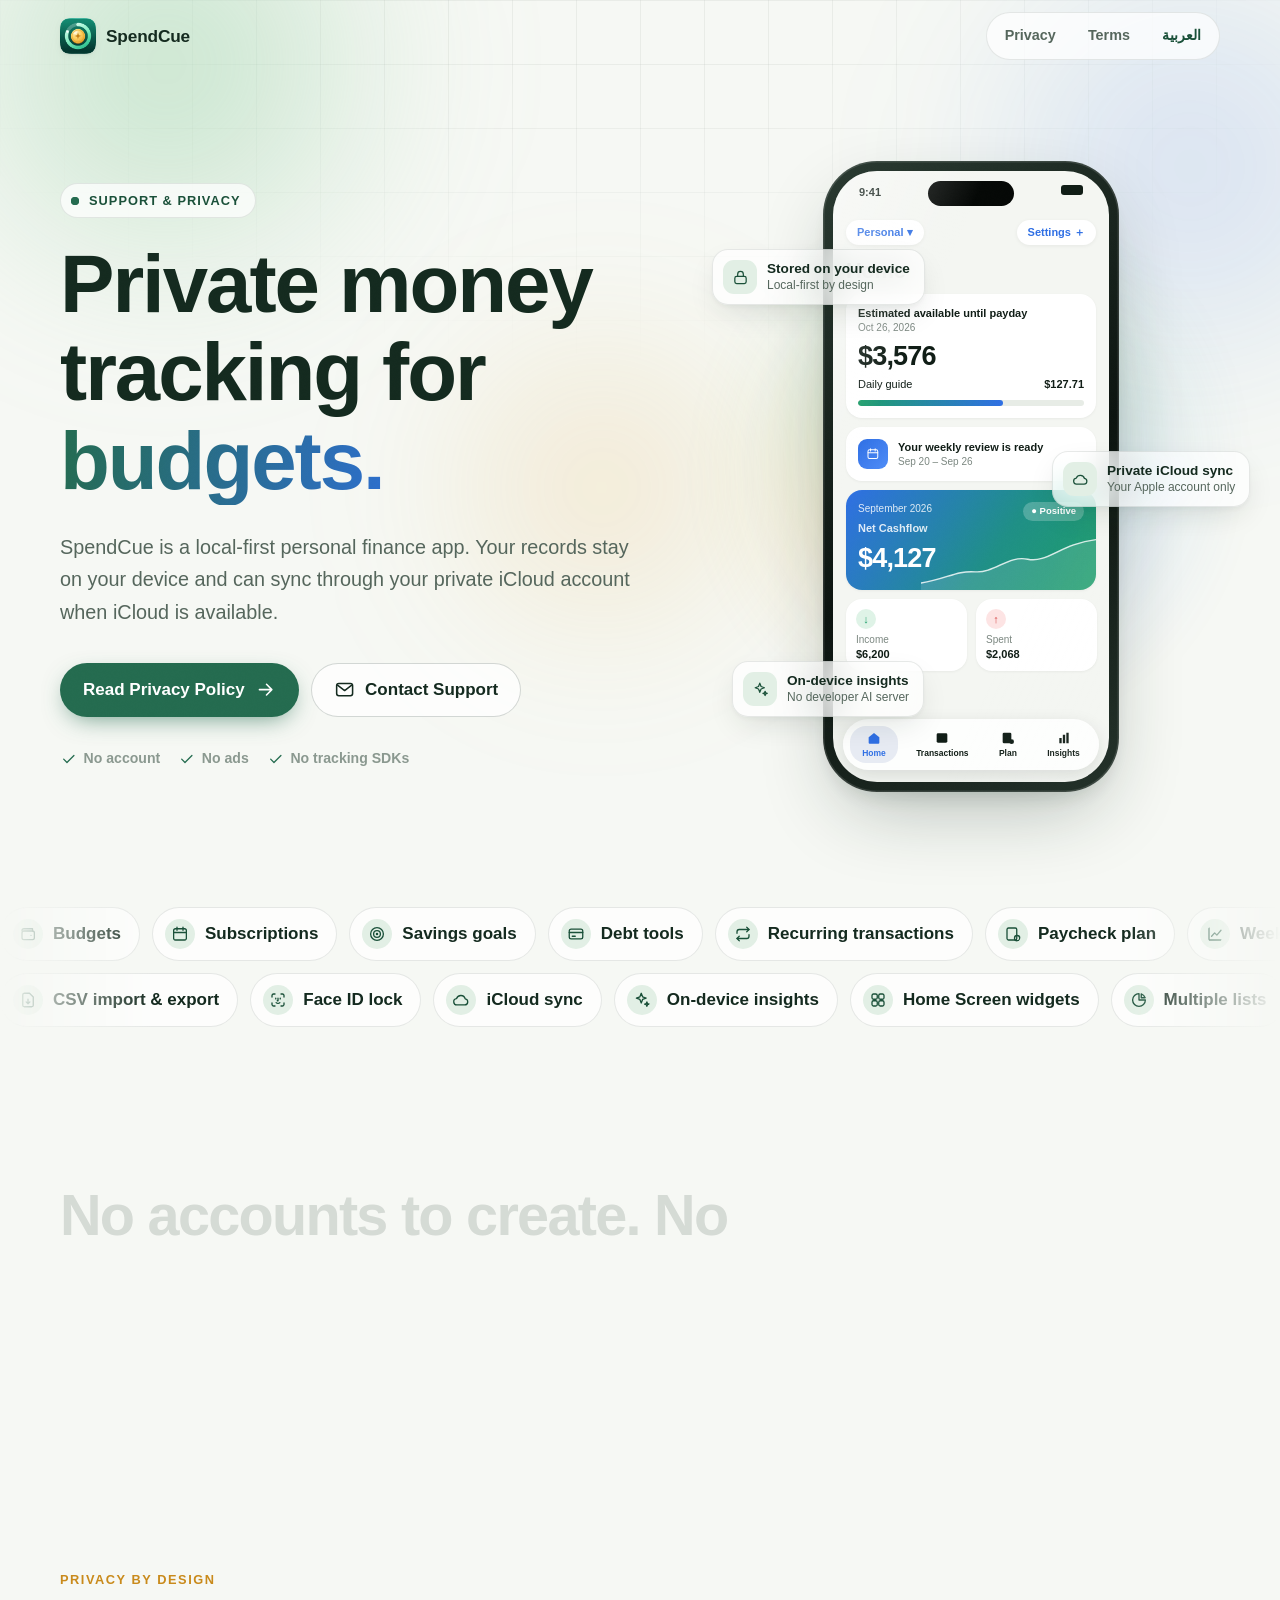
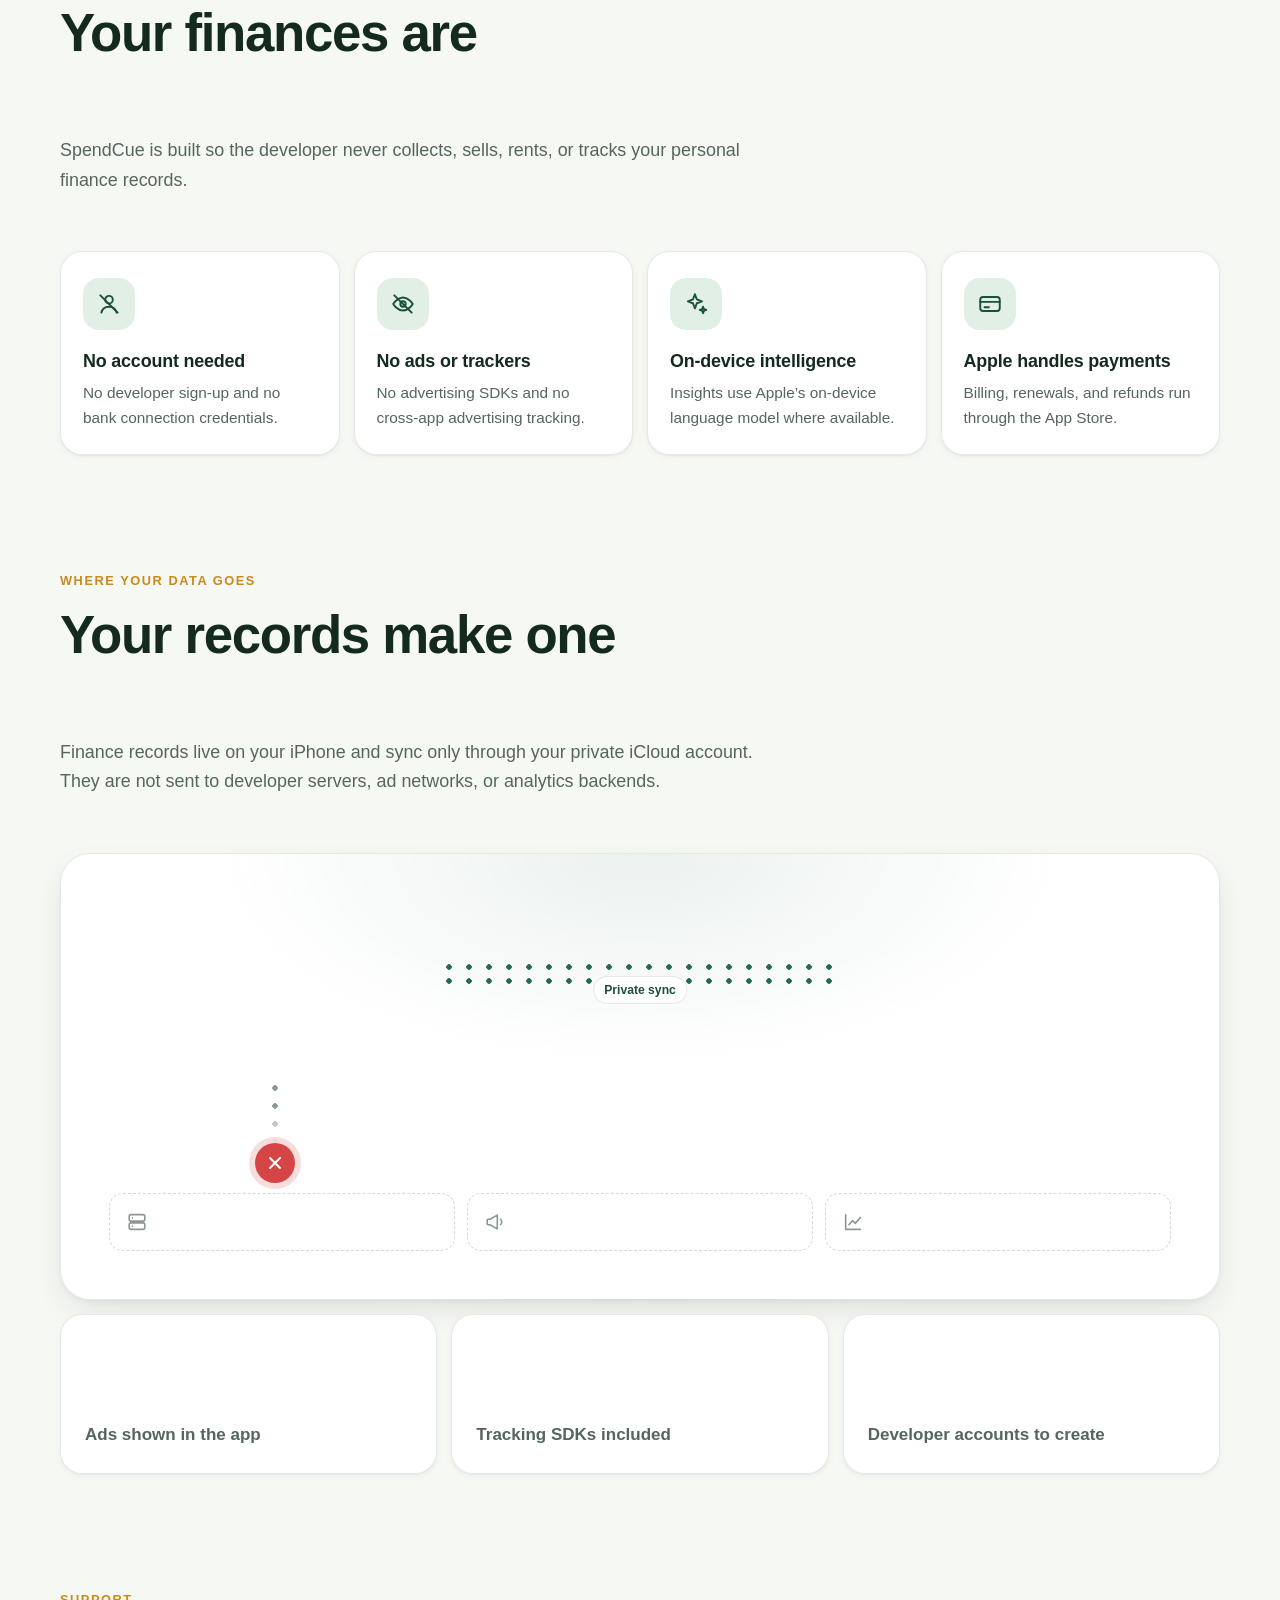
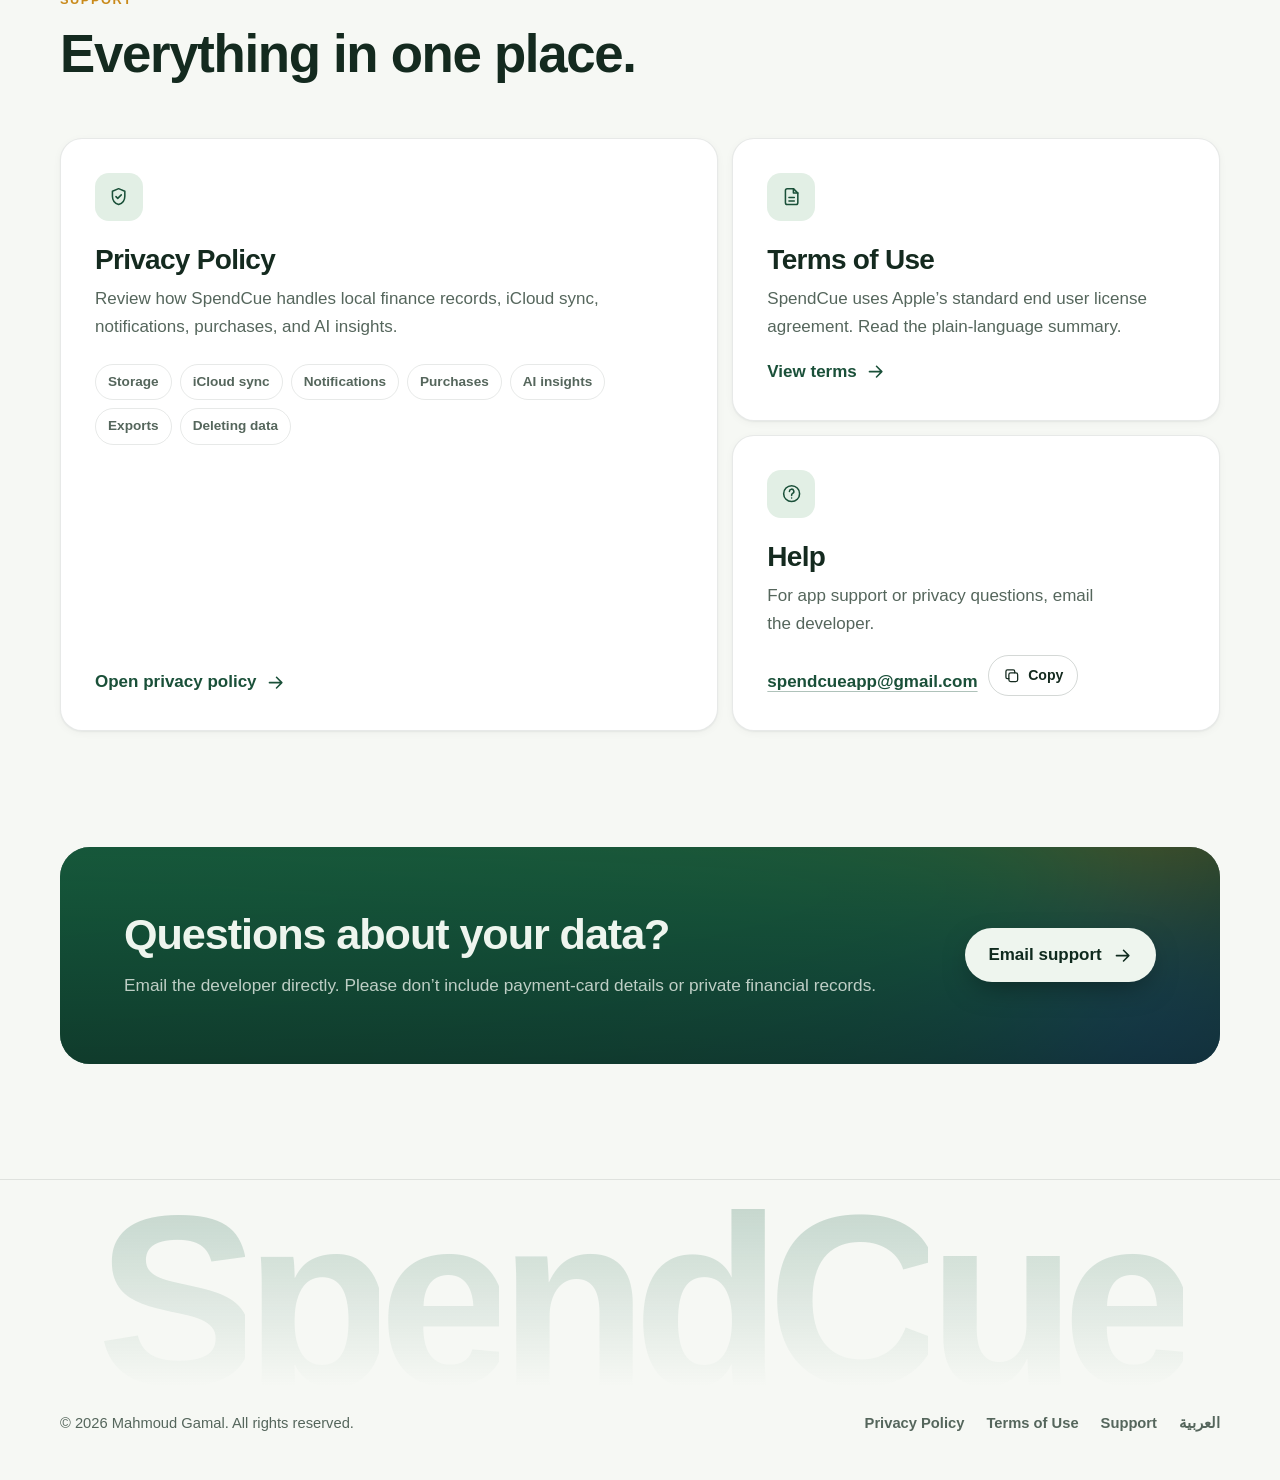
==== docs/index.html @ 5187b75a "Redesign support site and add Terms of Use pages - Rebuild home, privacy, and Arabic pages on a shar" ====
<!doctype html>
<html lang="en">
  <head>
    <meta charset="utf-8">
    <meta name="viewport" content="width=device-width, initial-scale=1, viewport-fit=cover">
    <title>SpendCue Support</title>
    <meta name="description" content="Support and privacy information for SpendCue, a private personal finance tracker for iPhone.">
    <meta name="theme-color" content="#f6f8f4" media="(prefers-color-scheme: light)">
    <meta name="theme-color" content="#0b1510" media="(prefers-color-scheme: dark)">
    <link rel="canonical" href="https://mahmoudfotta.github.io/SpendCuePrivacy/">
    <link rel="alternate" hreflang="en" href="https://mahmoudfotta.github.io/SpendCuePrivacy/">
    <link rel="alternate" hreflang="ar" href="https://mahmoudfotta.github.io/SpendCuePrivacy/ar/">
    <link rel="alternate" hreflang="x-default" href="https://mahmoudfotta.github.io/SpendCuePrivacy/">
    <link rel="icon" type="image/png" href="./assets/icon.png">
    <link rel="apple-touch-icon" href="./assets/apple-touch-icon.png">
    <link rel="stylesheet" href="./assets/styles.css">
    <script>document.documentElement.classList.add("js")</script>
    <script src="./assets/site.js" defer></script>
  </head>
  <body>
    <a class="skip-link" href="#main">Skip to content</a>
    <div class="backdrop" aria-hidden="true"><span class="blob b1"></span><span class="blob b2"></span><span class="blob b3"></span></div>

    <header class="site-header">
      <div class="wrap">
        <a class="brand" href="./" aria-label="SpendCue home">
          <img src="./assets/icon.png" alt="" width="36" height="36">
          <span>SpendCue</span>
        </a>
        <nav class="nav" aria-label="Primary navigation">
          <a href="./privacy/">Privacy</a>
          <a href="./terms/">Terms</a>
          <a class="lang" href="./ar/" lang="ar" hreflang="ar">العربية</a>
        </nav>
      </div>
    </header>

    <main id="main">
      <section class="wrap hero">
        <div class="hero-copy">
          <p class="eyebrow rise" style="--d: 0ms"><span class="pulse" aria-hidden="true"></span>Support &amp; Privacy</p>
          <h1 data-split><span class="sr-only">Private money tracking for budgets, bills, goals, and debt.</span><span aria-hidden="true">Private money tracking for <span class="rotator"><span class="hl on">budgets.</span><span class="hl">bills.</span><span class="hl">goals.</span><span class="hl">debt.</span><span class="hl">subscriptions.</span></span></span></h1>
          <p class="lede rise" style="--d: 450ms">
            SpendCue is a local-first personal finance app. Your records stay on your device and can sync through your private iCloud account when iCloud is available.
          </p>
          <div class="actions rise" style="--d: 600ms">
            <a class="btn magnetic" href="./privacy/">Read Privacy Policy <svg class="icon arrow" aria-hidden="true"><use href="./assets/icons.svg#arrow"/></svg></a>
            <a class="btn ghost magnetic" href="mailto:spendcueapp@gmail.com"><svg class="icon" aria-hidden="true"><use href="./assets/icons.svg#mail"/></svg> Contact Support</a>
          </div>
          <div class="trust-line rise" style="--d: 750ms">
            <span><svg class="icon" aria-hidden="true"><use href="./assets/icons.svg#check"/></svg>No account</span>
            <span><svg class="icon" aria-hidden="true"><use href="./assets/icons.svg#check"/></svg>No ads</span>
            <span><svg class="icon" aria-hidden="true"><use href="./assets/icons.svg#check"/></svg>No tracking SDKs</span>
          </div>
        </div>

        <div class="stage" aria-hidden="true">
          <div class="device-wrap">
            <div class="device-float">
              <div class="device">
                <div class="screen">
                  <div class="status-bar"><span>9:41</span><i></i></div>
                  <div class="notifs">
                    <div class="notif"><img src="./assets/icon.png" alt=""><div><b>Netflix renews tomorrow</b><small>$15.49 · Subscriptions</small></div><time>now</time></div>
                    <div class="notif"><img src="./assets/icon.png" alt=""><div><b>Groceries budget at 80%</b><small>$320 of $400 this month</small></div><time>now</time></div>
                    <div class="notif"><img src="./assets/icon.png" alt=""><div><b>Weekly review is ready</b><small>You spent 12% less than last week</small></div><time>now</time></div>
                  </div>
                  <div class="app">
                    <div class="app-top"><span class="app-pill">Personal ▾</span><span class="app-pill">Settings ＋</span></div>
                    <p class="app-title">Home</p>
                    <div class="w-card" style="--d: 700ms">
                      <div class="w-label">Estimated available until payday</div>
                      <div class="w-sub">Oct 26, 2026</div>
                      <div class="w-big" data-count="3576" data-prefix="$" data-delay="900">$3,576</div>
                      <div class="w-row"><span>Daily guide</span><b>$127.71</b></div>
                      <div class="w-track"><b></b></div>
                    </div>
                    <div class="w-card w-review" style="--d: 850ms">
                      <span class="ico"><svg class="icon" width="16" height="16"><use href="./assets/icons.svg#calendar"/></svg></span>
                      <div><div class="w-label">Your weekly review is ready</div><div class="w-sub">Sep 20 – Sep 26</div></div>
                    </div>
                    <div class="w-card w-flow" style="--d: 1000ms">
                      <div class="w-row"><span class="w-sub">September 2026</span><span class="badge">● Positive</span></div>
                      <div class="w-label">Net Cashflow</div>
                      <div class="w-big" data-count="4132" data-prefix="$" data-delay="1100">$4,132</div>
                      <svg class="spark" viewBox="0 0 200 80" preserveAspectRatio="none">
                        <path class="area" d="M0 70 C30 64 40 52 62 54 S100 30 122 36 160 14 200 8 V80 H0Z"/>
                        <path pathLength="1" d="M0 70 C30 64 40 52 62 54 S100 30 122 36 160 14 200 8"/>
                      </svg>
                    </div>
                    <div class="mini-grid">
                      <div class="w-card" style="--d: 1150ms"><span class="dot in">↓</span><div class="w-sub">Income</div><b>$6,200</b></div>
                      <div class="w-card" style="--d: 1250ms"><span class="dot out">↑</span><div class="w-sub">Spent</div><b>$2,068</b></div>
                    </div>
                  </div>
                  <div class="tabbar">
                    <span class="on"><svg><use href="./assets/icons.svg#home"/></svg>Home</span>
                    <span><svg><use href="./assets/icons.svg#list"/></svg>Transactions</span>
                    <span><svg><use href="./assets/icons.svg#plan"/></svg>Plan</span>
                    <span><svg><use href="./assets/icons.svg#bars"/></svg>Insights</span>
                  </div>
                </div>
              </div>
            </div>
          </div>
          <div class="chip c1"><span class="ci"><svg class="icon"><use href="./assets/icons.svg#lock"/></svg></span><span>Stored on your device<small>Local-first by design</small></span></div>
          <div class="chip c2"><span class="ci"><svg class="icon"><use href="./assets/icons.svg#cloud"/></svg></span><span>Private iCloud sync<small>Your Apple account only</small></span></div>
          <div class="chip c3"><span class="ci"><svg class="icon"><use href="./assets/icons.svg#sparkles"/></svg></span><span>On-device insights<small>No developer AI server</small></span></div>
        </div>
      </section>

      <div class="marquee" role="region" aria-label="Features">
        <div class="marquee-track"><div class="marquee-set" style="display:contents"><span class="pill"><svg class="icon" aria-hidden="true"><use href="./assets/icons.svg#wallet"/></svg>Budgets</span><span class="pill"><svg class="icon" aria-hidden="true"><use href="./assets/icons.svg#calendar"/></svg>Subscriptions</span><span class="pill"><svg class="icon" aria-hidden="true"><use href="./assets/icons.svg#target"/></svg>Savings goals</span><span class="pill"><svg class="icon" aria-hidden="true"><use href="./assets/icons.svg#card"/></svg>Debt tools</span><span class="pill"><svg class="icon" aria-hidden="true"><use href="./assets/icons.svg#repeat"/></svg>Recurring transactions</span><span class="pill"><svg class="icon" aria-hidden="true"><use href="./assets/icons.svg#plan"/></svg>Paycheck plan</span><span class="pill"><svg class="icon" aria-hidden="true"><use href="./assets/icons.svg#chart"/></svg>Weekly review</span></div><div aria-hidden="true" style="display:contents"><span class="pill"><svg class="icon" aria-hidden="true"><use href="./assets/icons.svg#wallet"/></svg>Budgets</span><span class="pill"><svg class="icon" aria-hidden="true"><use href="./assets/icons.svg#calendar"/></svg>Subscriptions</span><span class="pill"><svg class="icon" aria-hidden="true"><use href="./assets/icons.svg#target"/></svg>Savings goals</span><span class="pill"><svg class="icon" aria-hidden="true"><use href="./assets/icons.svg#card"/></svg>Debt tools</span><span class="pill"><svg class="icon" aria-hidden="true"><use href="./assets/icons.svg#repeat"/></svg>Recurring transactions</span><span class="pill"><svg class="icon" aria-hidden="true"><use href="./assets/icons.svg#plan"/></svg>Paycheck plan</span><span class="pill"><svg class="icon" aria-hidden="true"><use href="./assets/icons.svg#chart"/></svg>Weekly review</span></div></div>
        <div class="marquee-track reverse"><div class="marquee-set" style="display:contents"><span class="pill"><svg class="icon" aria-hidden="true"><use href="./assets/icons.svg#file"/></svg>CSV import &amp; export</span><span class="pill"><svg class="icon" aria-hidden="true"><use href="./assets/icons.svg#faceid"/></svg>Face ID lock</span><span class="pill"><svg class="icon" aria-hidden="true"><use href="./assets/icons.svg#cloud"/></svg>iCloud sync</span><span class="pill"><svg class="icon" aria-hidden="true"><use href="./assets/icons.svg#sparkles"/></svg>On-device insights</span><span class="pill"><svg class="icon" aria-hidden="true"><use href="./assets/icons.svg#grid"/></svg>Home Screen widgets</span><span class="pill"><svg class="icon" aria-hidden="true"><use href="./assets/icons.svg#pie"/></svg>Multiple lists</span><span class="pill"><svg class="icon" aria-hidden="true"><use href="./assets/icons.svg#wallet"/></svg>Budgets</span></div><div aria-hidden="true" style="display:contents"><span class="pill"><svg class="icon" aria-hidden="true"><use href="./assets/icons.svg#file"/></svg>CSV import &amp; export</span><span class="pill"><svg class="icon" aria-hidden="true"><use href="./assets/icons.svg#faceid"/></svg>Face ID lock</span><span class="pill"><svg class="icon" aria-hidden="true"><use href="./assets/icons.svg#cloud"/></svg>iCloud sync</span><span class="pill"><svg class="icon" aria-hidden="true"><use href="./assets/icons.svg#sparkles"/></svg>On-device insights</span><span class="pill"><svg class="icon" aria-hidden="true"><use href="./assets/icons.svg#grid"/></svg>Home Screen widgets</span><span class="pill"><svg class="icon" aria-hidden="true"><use href="./assets/icons.svg#pie"/></svg>Multiple lists</span><span class="pill"><svg class="icon" aria-hidden="true"><use href="./assets/icons.svg#wallet"/></svg>Budgets</span></div></div>
      </div>

      <section class="wrap section">
        <p class="manifesto" data-scrub>No accounts to create. No ads. No trackers. Just <span class="key">your money, on your device,</span> synced through <span class="key">your own iCloud.</span></p>
      </section>

      <section class="wrap section" aria-labelledby="promises-title" style="padding-top: 0">
        <div class="section-head reveal">
          <span class="kicker">Privacy by design</span>
          <h2 id="promises-title" data-words>Your finances are nobody else’s business.</h2>
          <p>SpendCue is built so the developer never collects, sells, rents, or tracks your personal finance records.</p>
        </div>
        <div class="promises tilt-group" data-stagger>
          <article class="promise reveal tilt glow-border">
            <span class="p-icon"><svg class="icon" aria-hidden="true"><use href="./assets/icons.svg#user-off"/></svg></span>
            <h3>No account needed</h3>
            <p>No developer sign-up and no bank connection credentials.</p>
          </article>
          <article class="promise reveal tilt glow-border">
            <span class="p-icon"><svg class="icon" aria-hidden="true"><use href="./assets/icons.svg#eye-off"/></svg></span>
            <h3>No ads or trackers</h3>
            <p>No advertising SDKs and no cross-app advertising tracking.</p>
          </article>
          <article class="promise reveal tilt glow-border">
            <span class="p-icon"><svg class="icon" aria-hidden="true"><use href="./assets/icons.svg#sparkles"/></svg></span>
            <h3>On-device intelligence</h3>
            <p>Insights use Apple’s on-device language model where available.</p>
          </article>
          <article class="promise reveal tilt glow-border">
            <span class="p-icon"><svg class="icon" aria-hidden="true"><use href="./assets/icons.svg#card"/></svg></span>
            <h3>Apple handles payments</h3>
            <p>Billing, renewals, and refunds run through the App Store.</p>
          </article>
        </div>
      </section>

      <section class="wrap section" aria-labelledby="flow-title" style="padding-top: 0">
        <div class="section-head reveal">
          <span class="kicker">Where your data goes</span>
          <h2 id="flow-title" data-words>Your records make one trip: between your devices.</h2>
          <p>Finance records live on your iPhone and sync only through your private iCloud account. They are not sent to developer servers, ad networks, or analytics backends.</p>
        </div>
        <div class="flow reveal">
          <div class="node phone"><span class="n-icon"><svg class="icon" aria-hidden="true"><use href="./assets/icons.svg#phone"/></svg></span><b>Your iPhone</b><small>Stored locally on device</small></div>
          <div class="wire" aria-hidden="true"><span></span><span></span><em>Private sync</em></div>
          <div class="node cloud"><span class="n-icon"><svg class="icon" aria-hidden="true"><use href="./assets/icons.svg#cloud"/></svg></span><b>Your private iCloud</b><small>Synced with your Apple account</small></div>
          <div class="drop" aria-hidden="true"><span class="barrier"><svg class="icon" aria-hidden="true"><use href="./assets/icons.svg#x"/></svg></span></div>
          <div class="blocked">
            <div style="--i: 0"><svg class="icon" aria-hidden="true"><use href="./assets/icons.svg#server"/></svg><span>Developer servers</span></div>
            <div style="--i: 1"><svg class="icon" aria-hidden="true"><use href="./assets/icons.svg#megaphone"/></svg><span>Ad networks</span></div>
            <div style="--i: 2"><svg class="icon" aria-hidden="true"><use href="./assets/icons.svg#chart"/></svg><span>Analytics backends</span></div>
          </div>
        </div>
        <div class="stats" data-stagger>
          <div class="stat reveal"><strong><span class="odo"><span class="odo-strip"><span>9</span><span>8</span><span>7</span><span>6</span><span>5</span><span>4</span><span>3</span><span>2</span><span>1</span><span>0</span></span></span></strong><p>Ads shown in the app</p></div>
          <div class="stat reveal"><strong><span class="odo"><span class="odo-strip"><span>9</span><span>8</span><span>7</span><span>6</span><span>5</span><span>4</span><span>3</span><span>2</span><span>1</span><span>0</span></span></span></strong><p>Tracking SDKs included</p></div>
          <div class="stat reveal"><strong><span class="odo"><span class="odo-strip"><span>9</span><span>8</span><span>7</span><span>6</span><span>5</span><span>4</span><span>3</span><span>2</span><span>1</span><span>0</span></span></span></strong><p>Developer accounts to create</p></div>
        </div>
      </section>

      <section class="wrap section" aria-labelledby="help-title" style="padding-top: 0">
        <div class="section-head reveal">
          <span class="kicker">Support</span>
          <h2 id="help-title" data-words>Everything in one place.</h2>
        </div>
        <div class="bento tilt-group" data-stagger>
          <a class="tile big reveal tilt glow-border" data-tilt="4" href="./privacy/">
            <span class="t-icon"><svg class="icon" aria-hidden="true"><use href="./assets/icons.svg#shield"/></svg></span>
            <h3>Privacy Policy</h3>
            <p>Review how SpendCue handles local finance records, iCloud sync, notifications, purchases, and AI insights.</p>
            <ul class="toc-preview" aria-label="Topics covered">
              <li style="--i: 0">Storage</li>
              <li style="--i: 1">iCloud sync</li>
              <li style="--i: 2">Notifications</li>
              <li style="--i: 3">Purchases</li>
              <li style="--i: 4">AI insights</li>
              <li style="--i: 5">Exports</li>
              <li style="--i: 6">Deleting data</li>
            </ul>
            <span class="go">Open privacy policy <svg class="icon arrow" aria-hidden="true"><use href="./assets/icons.svg#arrow"/></svg></span>
          </a>
          <a class="tile reveal tilt glow-border" data-tilt="5" href="./terms/">
            <span class="t-icon"><svg class="icon" aria-hidden="true"><use href="./assets/icons.svg#doc"/></svg></span>
            <h3>Terms of Use</h3>
            <p>SpendCue uses Apple’s standard end user license agreement. Read the plain-language summary.</p>
            <span class="go">View terms <svg class="icon arrow" aria-hidden="true"><use href="./assets/icons.svg#arrow"/></svg></span>
          </a>
          <div class="tile reveal tilt glow-border" data-tilt="5">
            <span class="t-icon"><svg class="icon" aria-hidden="true"><use href="./assets/icons.svg#help"/></svg></span>
            <h3>Help</h3>
            <p>For app support or privacy questions, email the developer.</p>
            <div class="email-row">
              <a class="go" href="mailto:spendcueapp@gmail.com">spendcueapp@gmail.com</a>
              <button class="copy-btn" type="button" data-copy="spendcueapp@gmail.com">
                <svg class="icon copy" aria-hidden="true"><use href="./assets/icons.svg#copy"/></svg>
                <svg class="icon check" aria-hidden="true"><use href="./assets/icons.svg#check"/></svg>
                Copy
              </button>
            </div>
          </div>
        </div>
      </section>

      <section class="wrap section" style="padding-top: 0">
        <div class="cta reveal">
          <div>
            <h2>Questions about your data?</h2>
            <p>Email the developer directly. Please don’t include payment-card details or private financial records.</p>
          </div>
          <a class="btn magnetic" data-magnet="0.35" href="mailto:spendcueapp@gmail.com">Email support <svg class="icon arrow" aria-hidden="true"><use href="./assets/icons.svg#arrow"/></svg></a>
        </div>
      </section>
    </main>

    <footer class="site-footer">
      <span class="footer-mark reveal" aria-hidden="true" data-letters>SpendCue</span>
      <div class="wrap">
        <span>&copy; 2026 Mahmoud Gamal. All rights reserved.</span>
        <nav class="foot-links" aria-label="Footer">
          <a href="./privacy/">Privacy Policy</a>
          <a href="./terms/">Terms of Use</a>
          <a href="mailto:spendcueapp@gmail.com">Support</a>
          <a href="./ar/" lang="ar" hreflang="ar">العربية</a>
        </nav>
      </div>
    </footer>

    <div class="toast" role="status" aria-live="polite"><svg class="icon" aria-hidden="true"><use href="./assets/icons.svg#check"/></svg>Email copied</div>
  </body>
</html>
---- docs/assets/styles.css ----
/* ==========================================================================
   SpendCue — support site
   Tokens mirror the app's asset catalog (color.brand.primary, color.bg.*).
   ========================================================================== */

:root {
  color-scheme: light;

  --bg: #f6f8f4;
  --bg-deep: #e9f0e8;
  --surface: #ffffff;
  --glass: rgba(255, 255, 255, 0.72);
  --ink: #142a1f;
  --muted: #55665c;
  --faint: #8a988f;
  --line: rgba(20, 42, 31, 0.1);
  --line-strong: rgba(20, 42, 31, 0.18);

  --brand: #246b4f;
  --brand-ink: #1a5039;
  --brand-soft: #e2efe5;
  --on-brand: #ffffff;
  --mint: #7fc792;
  --gold: #c98a1b;
  --blue: #2f6fe4;
  --teal: #1f8f86;
  --flow: linear-gradient(120deg, #2f6fe4 0%, #1f8f86 55%, #1e9e6a 100%);

  --aurora-1: rgba(127, 199, 146, 0.45);
  --aurora-2: rgba(47, 111, 228, 0.18);
  --aurora-3: rgba(227, 169, 59, 0.22);

  --shadow-sm: 0 1px 2px rgba(20, 42, 31, 0.06), 0 2px 8px rgba(20, 42, 31, 0.04);
  --shadow-md: 0 2px 4px rgba(20, 42, 31, 0.04), 0 12px 32px -8px rgba(20, 42, 31, 0.14);
  --shadow-lg: 0 30px 80px -20px rgba(20, 42, 31, 0.32), 0 12px 24px -12px rgba(20, 42, 31, 0.18);

  --radius: 22px;
  --radius-sm: 14px;
  --ease-out: cubic-bezier(0.16, 1, 0.3, 1);
  --ease-in-out: cubic-bezier(0.65, 0, 0.35, 1);
  --spring: cubic-bezier(0.34, 1.56, 0.64, 1);

  --gutter: clamp(16px, 4vw, 40px);
  --max: 1160px;
  --header-h: 72px;
}

@media (prefers-color-scheme: dark) {
  :root {
    color-scheme: dark;

    --bg: #0b1510;
    --bg-deep: #0f1d16;
    --surface: #13211a;
    --glass: rgba(16, 28, 22, 0.7);
    --ink: #eef5ee;
    --muted: #a7b8ad;
    --faint: #75877b;
    --line: rgba(238, 245, 238, 0.09);
    --line-strong: rgba(238, 245, 238, 0.16);

    --brand: #a0d6ac;
    --brand-ink: #c3e8cb;
    --brand-soft: rgba(160, 214, 172, 0.12);
    --on-brand: #0b1510;
    --mint: #a0d6ac;
    --gold: #efc87c;
    --blue: #7aa6ff;
    --teal: #7accc4;

    --aurora-1: rgba(160, 214, 172, 0.16);
    --aurora-2: rgba(70, 120, 230, 0.16);
    --aurora-3: rgba(239, 200, 124, 0.08);

    --shadow-sm: 0 1px 2px rgba(0, 0, 0, 0.4);
    --shadow-md: 0 2px 4px rgba(0, 0, 0, 0.3), 0 12px 32px -8px rgba(0, 0, 0, 0.5);
    --shadow-lg: 0 30px 80px -20px rgba(0, 0, 0, 0.75), 0 12px 24px -12px rgba(0, 0, 0, 0.5);
  }
}

/* --------------------------------------------------------------------------
   Base
   -------------------------------------------------------------------------- */

*,
*::before,
*::after {
  box-sizing: border-box;
}

html {
  scroll-behavior: smooth;
  scroll-padding-top: calc(var(--header-h) + 24px);
  -webkit-text-size-adjust: 100%;
}

body {
  margin: 0;
  min-height: 100vh;
  overflow-x: hidden;
  background: var(--bg);
  color: var(--ink);
  font-family: -apple-system, BlinkMacSystemFont, "SF Pro Text", "Segoe UI", Roboto, "Noto Sans Arabic", "Helvetica Neue", sans-serif;
  font-size: 17px;
  line-height: 1.65;
  -webkit-font-smoothing: antialiased;
  text-rendering: optimizeLegibility;
}

::selection {
  background: color-mix(in srgb, var(--brand) 28%, transparent);
}

a {
  color: var(--brand-ink);
  text-decoration-color: color-mix(in srgb, currentColor 35%, transparent);
  text-decoration-thickness: 0.08em;
  text-underline-offset: 0.22em;
  transition: color 0.2s, text-decoration-color 0.2s;
}

a:hover {
  text-decoration-color: currentColor;
}

:focus-visible {
  outline: 2px solid var(--brand);
  outline-offset: 3px;
  border-radius: 8px;
}

h1,
h2,
h3 {
  margin: 0;
  font-family: -apple-system, BlinkMacSystemFont, "SF Pro Display", "Segoe UI", Roboto, "Noto Sans Arabic", sans-serif;
  line-height: 1.08;
  letter-spacing: -0.025em;
  text-wrap: balance;
}

html[lang="ar"] h1,
html[lang="ar"] h2,
html[lang="ar"] h3 {
  letter-spacing: 0;
  line-height: 1.3;
}

p {
  margin: 0 0 1em;
  text-wrap: pretty;
}

.icon {
  width: 1.25em;
  height: 1.25em;
  flex: none;
  fill: none;
  stroke: currentColor;
  stroke-width: 1.75;
  stroke-linecap: round;
  stroke-linejoin: round;
}

html[dir="rtl"] .flip {
  transform: scaleX(-1);
}

.sr-only {
  position: absolute;
  width: 1px;
  height: 1px;
  overflow: hidden;
  clip: rect(0 0 0 0);
  white-space: nowrap;
}

.skip-link {
  position: fixed;
  inset-inline-start: 16px;
  top: -60px;
  z-index: 100;
  padding: 10px 16px;
  border-radius: 999px;
  background: var(--ink);
  color: var(--bg);
  font-weight: 700;
  text-decoration: none;
  transition: top 0.3s var(--ease-out);
}

.skip-link:focus {
  top: 16px;
}

.wrap {
  width: min(var(--max), 100% - var(--gutter) * 2);
  margin-inline: auto;
}

/* --------------------------------------------------------------------------
   Ambient background — drifting aurora + fading grid
   -------------------------------------------------------------------------- */

.backdrop {
  position: fixed;
  inset: 0;
  z-index: -1;
  overflow: hidden;
  pointer-events: none;
}

.backdrop::before {
  content: "";
  position: absolute;
  inset: 0;
  background-image:
    linear-gradient(var(--line) 1px, transparent 1px),
    linear-gradient(90deg, var(--line) 1px, transparent 1px);
  background-size: 64px 64px;
  mask-image: radial-gradient(ellipse 80% 55% at 50% 0%, #000 20%, transparent 75%);
  -webkit-mask-image: radial-gradient(ellipse 80% 55% at 50% 0%, #000 20%, transparent 75%);
  opacity: 0.55;
}

.blob {
  position: absolute;
  width: 46vmax;
  height: 46vmax;
  border-radius: 50%;
  filter: blur(70px);
  will-change: transform;
}

.blob.b1 {
  top: -18vmax;
  inset-inline-start: -10vmax;
  background: radial-gradient(circle, var(--aurora-1), transparent 65%);
  animation: drift-a 22s var(--ease-in-out) infinite alternate;
}

.blob.b2 {
  top: -10vmax;
  inset-inline-end: -16vmax;
  background: radial-gradient(circle, var(--aurora-2), transparent 65%);
  animation: drift-b 26s var(--ease-in-out) infinite alternate;
}

.blob.b3 {
  top: 30vh;
  left: 30%;
  width: 34vmax;
  height: 34vmax;
  background: radial-gradient(circle, var(--aurora-3), transparent 65%);
  animation: drift-c 30s var(--ease-in-out) infinite alternate;
}

@keyframes drift-a {
  to { transform: translate3d(12vmax, 8vmax, 0) scale(1.15); }
}

@keyframes drift-b {
  to { transform: translate3d(-10vmax, 14vmax, 0) scale(0.9); }
}

@keyframes drift-c {
  to { transform: translate3d(-14vmax, -6vmax, 0) scale(1.2); }
}

/* --------------------------------------------------------------------------
   Header
   -------------------------------------------------------------------------- */

.site-header {
  position: sticky;
  top: 0;
  z-index: 50;
  view-transition-name: site-header;
}

.site-header .wrap {
  display: flex;
  align-items: center;
  justify-content: space-between;
  gap: 16px;
  height: var(--header-h);
}

.site-header {
  border-bottom: 1px solid transparent;
  transition: background-color 0.4s, border-color 0.4s, backdrop-filter 0.4s, -webkit-backdrop-filter 0.4s;
}

.site-header.is-scrolled {
  border-bottom-color: var(--line);
  background-color: var(--glass);
  backdrop-filter: saturate(180%) blur(18px);
  -webkit-backdrop-filter: saturate(180%) blur(18px);
}

.brand {
  display: inline-flex;
  align-items: center;
  gap: 10px;
  color: var(--ink);
  font-size: 1.08rem;
  font-weight: 750;
  letter-spacing: -0.01em;
  text-decoration: none;
}

.brand img {
  width: 36px;
  height: 36px;
  border-radius: 9px;
  box-shadow: var(--shadow-sm);
  view-transition-name: brand-icon;
  transition: transform 0.5s var(--spring);
}

.brand:hover img {
  transform: rotate(-8deg) scale(1.08);
}

.nav {
  display: flex;
  align-items: center;
  gap: 4px;
  padding: 4px;
  border: 1px solid var(--line);
  border-radius: 999px;
  background: var(--glass);
  backdrop-filter: blur(12px);
  -webkit-backdrop-filter: blur(12px);
}

.nav a {
  position: relative;
  padding: 7px 14px;
  border-radius: 999px;
  color: var(--muted);
  font-size: 0.9rem;
  font-weight: 600;
  text-decoration: none;
  white-space: nowrap;
  transition: color 0.25s, background 0.25s;
}

.nav a:hover {
  color: var(--ink);
  background: var(--brand-soft);
}

.nav a[aria-current="page"] {
  color: var(--on-brand);
  background: var(--brand);
}

.nav .lang {
  color: var(--brand-ink);
}

/* --------------------------------------------------------------------------
   Buttons & chips
   -------------------------------------------------------------------------- */

.btn {
  position: relative;
  display: inline-flex;
  align-items: center;
  justify-content: center;
  gap: 10px;
  min-height: 52px;
  padding: 12px 22px;
  overflow: hidden;
  border: 1px solid transparent;
  border-radius: 999px;
  background: var(--brand);
  color: var(--on-brand);
  font: inherit;
  font-weight: 700;
  text-decoration: none;
  cursor: pointer;
  isolation: isolate;
  box-shadow: 0 8px 24px -8px color-mix(in srgb, var(--brand) 70%, transparent);
  transition: transform 0.4s var(--spring), box-shadow 0.4s var(--ease-out), background 0.3s;
}

.btn::after {
  content: "";
  position: absolute;
  inset: 0;
  z-index: -1;
  background: linear-gradient(105deg, transparent 30%, rgba(255, 255, 255, 0.35) 50%, transparent 70%);
  transform: translateX(-120%);
  transition: transform 0.8s var(--ease-out);
}

.btn:hover {
  transform: translateY(-2px);
  box-shadow: 0 14px 32px -10px color-mix(in srgb, var(--brand) 80%, transparent);
}

.btn:hover::after {
  transform: translateX(120%);
}

.btn:active {
  transform: translateY(0) scale(0.97);
}

.btn .icon {
  transition: transform 0.4s var(--spring);
}

.btn:hover .icon.arrow {
  transform: translateX(4px);
}

html[dir="rtl"] .btn:hover .icon.arrow {
  transform: scaleX(-1) translateX(4px);
}

.btn.ghost {
  border-color: var(--line-strong);
  background: var(--glass);
  color: var(--ink);
  box-shadow: none;
  backdrop-filter: blur(10px);
  -webkit-backdrop-filter: blur(10px);
}

.btn.ghost:hover {
  border-color: var(--brand);
  background: var(--surface);
}

.eyebrow {
  display: inline-flex;
  align-items: center;
  gap: 10px;
  margin: 0 0 22px;
  padding: 6px 14px 6px 10px;
  border: 1px solid var(--line);
  border-radius: 999px;
  background: var(--glass);
  color: var(--brand-ink);
  font-size: 0.8rem;
  font-weight: 700;
  letter-spacing: 0.08em;
  text-transform: uppercase;
  backdrop-filter: blur(10px);
  -webkit-backdrop-filter: blur(10px);
}

html[dir="rtl"] .eyebrow {
  padding: 6px 10px 6px 14px;
  letter-spacing: 0;
}

.pulse {
  position: relative;
  width: 8px;
  height: 8px;
  border-radius: 50%;
  background: var(--brand);
}

.pulse::after {
  content: "";
  position: absolute;
  inset: 0;
  border-radius: 50%;
  background: var(--brand);
  animation: pulse 2.2s var(--ease-out) infinite;
}

@keyframes pulse {
  from { transform: scale(1); opacity: 0.6; }
  to { transform: scale(3.2); opacity: 0; }
}

/* --------------------------------------------------------------------------
   Motion primitives
   -------------------------------------------------------------------------- */

/* Load-in: pure CSS so content shows without JS. */
.rise {
  animation: rise 1s var(--ease-out) both;
  animation-delay: var(--d, 0ms);
}

@keyframes rise {
  from { opacity: 0; transform: translateY(24px); filter: blur(6px); }
  to { opacity: 1; transform: none; filter: blur(0); }
}

/* Headline word cascade (words are wrapped by site.js). */
.split .w {
  display: inline-block;
  animation: word-in 1.1s var(--ease-out) both;
  animation-delay: calc(var(--i) * 55ms + 120ms);
}

@keyframes word-in {
  from { opacity: 0; transform: translateY(0.55em) rotate(2deg); filter: blur(10px); }
  to { opacity: 1; transform: none; filter: blur(0); }
}

/* Scroll reveal: hidden only once JS confirms it can reveal. */
html.js .reveal {
  opacity: 0;
  transform: translateY(32px) scale(0.985);
  transition:
    opacity 0.9s var(--ease-out),
    transform 1s var(--ease-out);
  transition-delay: calc(var(--i, 0) * 90ms);
}

html.js .reveal.in {
  opacity: 1;
  transform: none;
}

/* Gradient text that slowly shifts */
.hl {
  background: linear-gradient(100deg, var(--brand) 0%, var(--blue) 30%, var(--teal) 60%, var(--brand) 100%);
  background-size: 250% 100%;
  -webkit-background-clip: text;
  background-clip: text;
  color: transparent;
  animation: word-in 1.1s var(--ease-out) both, sheen 9s linear infinite;
}

@keyframes sheen {
  to { background-position: -250% 0; }
}

/* --------------------------------------------------------------------------
   Home — hero
   -------------------------------------------------------------------------- */

.hero {
  display: grid;
  grid-template-columns: minmax(0, 1.08fr) minmax(0, 0.92fr);
  align-items: center;
  gap: clamp(32px, 6vw, 80px);
  padding-block: clamp(32px, 7vw, 88px) clamp(48px, 8vw, 110px);
}

.hero h1 {
  font-size: clamp(2.6rem, 6.4vw, 5.1rem);
  font-weight: 760;
}

html[lang="ar"] .hero h1 {
  font-size: clamp(2.3rem, 5vw, 4.1rem);
}

html[lang="ar"] .doc-hero h1 {
  font-size: clamp(2.2rem, 4.6vw, 3.7rem);
}

.lede {
  max-width: 600px;
  margin-top: 26px;
  color: var(--muted);
  font-size: clamp(1.08rem, 1.6vw, 1.24rem);
}

.actions {
  display: flex;
  flex-wrap: wrap;
  gap: 12px;
  margin-top: 34px;
}

.trust-line {
  display: flex;
  flex-wrap: wrap;
  align-items: center;
  gap: 8px 18px;
  margin-top: 30px;
  color: var(--faint);
  font-size: 0.88rem;
  font-weight: 600;
}

.trust-line span {
  display: inline-flex;
  align-items: center;
  gap: 6px;
}

.trust-line .icon {
  color: var(--brand);
}

/* Device stage */

.stage {
  position: relative;
  display: grid;
  place-items: center;
  min-height: 600px;
  perspective: 1400px;
}

.stage::before {
  content: "";
  position: absolute;
  width: 78%;
  aspect-ratio: 1;
  border-radius: 50%;
  background: conic-gradient(from 0deg, var(--aurora-1), var(--aurora-2), var(--aurora-3), var(--aurora-1));
  filter: blur(50px);
  opacity: 0.9;
  animation: spin 24s linear infinite;
}

@keyframes spin {
  to { transform: rotate(360deg); }
}

.device {
  --rx: 0deg;
  --ry: 0deg;
  position: relative;
  width: 296px;
  aspect-ratio: 9 / 19.2;
  padding: 10px;
  border-radius: 54px;
  background: linear-gradient(145deg, #2a3a31, #0c1410 55%, #24322a);
  box-shadow: var(--shadow-lg), inset 0 0 0 1.5px rgba(255, 255, 255, 0.12);
  transform: rotateX(var(--rx)) rotateY(var(--ry));
  transform-style: preserve-3d;
  transition: transform 0.6s var(--ease-out);
}

.device-wrap {
  perspective: 1400px;
  animation: device-in 1.4s var(--ease-out) 0.25s both;
}

@keyframes device-in {
  from { opacity: 0; transform: translateY(60px) scale(0.92); filter: blur(8px); }
  to { opacity: 1; transform: none; filter: none; }
}

.device-float {
  animation: float 7s var(--ease-in-out) infinite;
}

@keyframes float {
  0%, 100% { transform: translateY(0); }
  50% { transform: translateY(-14px); }
}

.screen {
  position: relative;
  height: 100%;
  overflow: hidden;
  border-radius: 44px;
  background: #f4f6f2;
  color: #101d16;
  font-size: 11px;
  line-height: 1.35;
  text-align: start;
}

.screen::before {
  /* Dynamic Island */
  content: "";
  position: absolute;
  top: 10px;
  left: 50%;
  z-index: 3;
  width: 86px;
  height: 25px;
  border-radius: 20px;
  background: #050806;
  transform: translateX(-50%);
}

.screen::after {
  /* glass glare */
  content: "";
  position: absolute;
  inset: 0;
  z-index: 4;
  background: linear-gradient(115deg, rgba(255, 255, 255, 0.35) 0%, transparent 28%, transparent 70%, rgba(255, 255, 255, 0.08) 100%);
  pointer-events: none;
}

.status-bar {
  display: flex;
  justify-content: space-between;
  padding: 14px 26px 0;
  font-size: 11px;
  font-weight: 700;
  direction: ltr;
}

.status-bar i {
  display: inline-block;
  width: 22px;
  height: 10px;
  border-radius: 3px;
  background: #101d16;
}

.app {
  display: grid;
  gap: 9px;
  padding: 20px 13px 0;
}

.app-top {
  display: flex;
  justify-content: space-between;
}

.app-pill {
  padding: 5px 11px;
  border-radius: 999px;
  background: #fff;
  color: #2f6fe4;
  font-weight: 700;
  box-shadow: 0 1px 4px rgba(0, 0, 0, 0.06);
}

.app-title {
  margin: 2px 0 0;
  font-size: 22px;
  font-weight: 800;
  letter-spacing: -0.02em;
}

.w-card {
  padding: 12px;
  border-radius: 16px;
  background: #fff;
  box-shadow: 0 1px 3px rgba(16, 29, 22, 0.05);
  animation: card-in 0.9s var(--ease-out) both;
  animation-delay: var(--d, 0ms);
}

@keyframes card-in {
  from { opacity: 0; transform: translateY(18px) scale(0.96); }
  to { opacity: 1; transform: none; }
}

.w-label {
  color: #101d16;
  font-weight: 700;
}

.w-sub {
  color: #7b8780;
  font-size: 10px;
}

.w-big {
  margin: 4px 0 2px;
  font-size: 27px;
  font-weight: 800;
  letter-spacing: -0.03em;
  font-variant-numeric: tabular-nums;
  direction: ltr;
  text-align: start;
}

html[dir="rtl"] .w-big {
  text-align: end;
}

.w-row {
  display: flex;
  justify-content: space-between;
  gap: 8px;
}

.w-track {
  height: 6px;
  margin-top: 8px;
  overflow: hidden;
  border-radius: 99px;
  background: #e7ece6;
}

.w-track b {
  display: block;
  width: 64%;
  height: 100%;
  border-radius: inherit;
  background: linear-gradient(90deg, #1e9e6a, #2f6fe4);
  transform-origin: left;
  animation: grow 1.6s var(--ease-out) 1.2s both;
}

html[dir="rtl"] .w-track b {
  transform-origin: right;
  background: linear-gradient(-90deg, #1e9e6a, #2f6fe4);
}

@keyframes grow {
  from { transform: scaleX(0); }
}

.w-review {
  display: flex;
  align-items: center;
  gap: 10px;
}

.w-review .ico {
  display: grid;
  width: 30px;
  height: 30px;
  place-items: center;
  border-radius: 9px;
  background: linear-gradient(135deg, #2f6fe4, #4f8cf7);
  color: #fff;
}

.w-flow {
  position: relative;
  overflow: hidden;
  background: linear-gradient(125deg, #2f6fe4 0%, #1f8f86 60%, #1e9e6a 100%);
  color: #fff;
}

.w-flow .w-sub,
.w-flow .w-label {
  color: rgba(255, 255, 255, 0.85);
}

.w-flow .badge {
  padding: 3px 8px;
  border-radius: 99px;
  background: rgba(255, 255, 255, 0.22);
  font-size: 9.5px;
  font-weight: 700;
}

.spark {
  position: absolute;
  inset-inline-end: 0;
  bottom: 0;
  width: 70%;
  height: 56%;
  opacity: 0.9;
}

.spark path {
  fill: none;
  stroke: rgba(255, 255, 255, 0.9);
  stroke-width: 2;
  stroke-linecap: round;
  stroke-dasharray: 1;
  stroke-dashoffset: 1;
  animation: draw 2.2s var(--ease-out) 1.4s forwards;
}

.spark .area {
  fill: rgba(255, 255, 255, 0.14);
  stroke: none;
  animation: fade-in 1.2s ease 2.4s backwards;
}

@keyframes draw {
  to { stroke-dashoffset: 0; }
}

@keyframes fade-in {
  from { opacity: 0; }
}

.mini-grid {
  display: grid;
  grid-template-columns: 1fr 1fr;
  gap: 9px;
}

.mini-grid .w-card {
  padding: 10px;
}

.dot {
  display: inline-grid;
  width: 20px;
  height: 20px;
  margin-bottom: 4px;
  place-items: center;
  border-radius: 50%;
  font-size: 11px;
  font-weight: 800;
}

.dot.in { background: #dff3e7; color: #1e9e6a; }
.dot.out { background: #fde4e4; color: #d64545; }

.tabbar {
  position: absolute;
  right: 10px;
  bottom: 12px;
  left: 10px;
  display: flex;
  justify-content: space-around;
  padding: 7px 4px;
  border-radius: 26px;
  background: rgba(255, 255, 255, 0.82);
  box-shadow: 0 6px 18px rgba(16, 29, 22, 0.12);
  backdrop-filter: blur(10px);
  -webkit-backdrop-filter: blur(10px);
  animation: card-in 0.9s var(--ease-out) 1s both;
}

.tabbar span {
  display: grid;
  justify-items: center;
  gap: 2px;
  padding: 4px 12px;
  border-radius: 16px;
  color: #101d16;
  font-size: 8.5px;
  font-weight: 700;
}

.tabbar span.on {
  background: #e7ebf3;
  color: #2f6fe4;
}

.tabbar svg {
  width: 16px;
  height: 16px;
  fill: currentColor;
}

/* Floating privacy chips around the device */

.chip {
  position: absolute;
  z-index: 2;
  display: inline-flex;
  align-items: center;
  gap: 10px;
  padding: 10px 14px 10px 10px;
  border: 1px solid var(--line);
  border-radius: 16px;
  background: var(--glass);
  color: var(--ink);
  font-size: 0.85rem;
  font-weight: 650;
  line-height: 1.25;
  box-shadow: var(--shadow-md);
  backdrop-filter: blur(16px) saturate(160%);
  -webkit-backdrop-filter: blur(16px) saturate(160%);
  white-space: nowrap;
  animation:
    chip-in 1s var(--spring) var(--d) both,
    float 6s var(--ease-in-out) calc(var(--d) + 1s) infinite;
}

html[dir="rtl"] .chip {
  padding: 10px 10px 10px 14px;
}

.chip small {
  display: block;
  color: var(--muted);
  font-size: 0.75rem;
  font-weight: 500;
}

.chip .ci {
  display: grid;
  width: 34px;
  height: 34px;
  place-items: center;
  border-radius: 11px;
  background: var(--brand-soft);
  color: var(--brand-ink);
}

.chip.c1 { --d: 1.1s; top: 14%; inset-inline-start: -2%; }
.chip.c2 { --d: 1.35s; top: 46%; inset-inline-end: -6%; }
.chip.c3 { --d: 1.6s; bottom: 12%; inset-inline-start: 2%; }

@keyframes chip-in {
  from { opacity: 0; transform: translateY(16px) scale(0.8); }
  to { opacity: 1; transform: none; }
}

/* --------------------------------------------------------------------------
   Sections
   -------------------------------------------------------------------------- */

.section {
  padding-block: clamp(56px, 9vw, 120px);
}

.section-head {
  max-width: 720px;
  margin-bottom: clamp(32px, 5vw, 56px);
}

.section-head h2 {
  font-size: clamp(2rem, 4.4vw, 3.3rem);
  font-weight: 740;
}

.section-head p {
  margin-top: 18px;
  color: var(--muted);
  font-size: 1.12rem;
}

.kicker {
  display: block;
  margin-bottom: 14px;
  color: var(--gold);
  font-size: 0.8rem;
  font-weight: 800;
  letter-spacing: 0.12em;
  text-transform: uppercase;
}

html[dir="rtl"] .kicker {
  letter-spacing: 0;
}

/* Promise tiles */

.promises {
  display: grid;
  grid-template-columns: repeat(4, minmax(0, 1fr));
  gap: 14px;
}

.promise {
  position: relative;
  padding: 26px 22px 24px;
  border: 1px solid var(--line);
  border-radius: var(--radius);
  background: var(--surface);
  box-shadow: var(--shadow-sm);
}

.promise h3 {
  margin: 22px 0 8px;
  font-size: 1.12rem;
  letter-spacing: -0.01em;
}

.promise p {
  margin: 0;
  color: var(--muted);
  font-size: 0.96rem;
}

.p-icon {
  display: grid;
  width: 52px;
  height: 52px;
  place-items: center;
  border-radius: 16px;
  background: var(--brand-soft);
  color: var(--brand-ink);
  transition: transform 0.6s var(--spring);
}

.promise:hover .p-icon {
  transform: rotate(-6deg) scale(1.08);
}

.p-icon .icon {
  width: 26px;
  height: 26px;
  stroke-dasharray: 1;
  stroke-dashoffset: 0;
}

html.js .reveal .p-icon .icon {
  stroke-dashoffset: 1;
}

html.js .reveal.in .p-icon .icon {
  stroke-dashoffset: 0;
  transition: stroke-dashoffset 1.4s var(--ease-out);
  transition-delay: calc(var(--i, 0) * 90ms + 300ms);
}

/* Bento cards with cursor spotlight */

.bento {
  display: grid;
  grid-template-columns: 1.35fr 1fr;
  grid-template-rows: auto auto;
  gap: 14px;
}

.tile {
  --mx: 50%;
  --my: 50%;
  position: relative;
  display: flex;
  flex-direction: column;
  min-height: 230px;
  padding: clamp(24px, 3vw, 34px);
  overflow: hidden;
  border: 1px solid var(--line);
  border-radius: var(--radius);
  background: var(--surface);
  color: inherit;
  text-decoration: none;
  box-shadow: var(--shadow-sm);
  isolation: isolate;
  transition: transform 0.6s var(--ease-out), box-shadow 0.6s var(--ease-out), border-color 0.4s;
}

.tile::before {
  content: "";
  position: absolute;
  inset: 0;
  z-index: -1;
  background: radial-gradient(420px circle at var(--mx) var(--my), color-mix(in srgb, var(--brand) 14%, transparent), transparent 60%);
  opacity: 0;
  transition: opacity 0.4s;
}

.tile:hover {
  border-color: color-mix(in srgb, var(--brand) 35%, var(--line));
  box-shadow: var(--shadow-md);
  transform: translateY(-4px);
}

.tile:hover::before {
  opacity: 1;
}

.tile.big {
  grid-row: span 2;
}

.tile .t-icon {
  display: grid;
  width: 48px;
  height: 48px;
  place-items: center;
  border-radius: 14px;
  background: var(--brand-soft);
  color: var(--brand-ink);
}

.tile h3 {
  margin: 24px 0 10px;
  font-size: clamp(1.35rem, 2.4vw, 1.75rem);
}

.tile p {
  color: var(--muted);
}

.tile .go {
  display: inline-flex;
  align-items: center;
  gap: 8px;
  margin-top: auto;
  color: var(--brand-ink);
  font-weight: 700;
}

.tile .go .icon {
  transition: transform 0.4s var(--spring);
}

.tile:hover .go .icon.arrow {
  transform: translateX(5px);
}

html[dir="rtl"] .tile:hover .go .icon.arrow {
  transform: scaleX(-1) translateX(5px);
}

.toc-preview {
  display: flex;
  flex-wrap: wrap;
  gap: 8px;
  margin: 6px 0 26px;
  padding: 0;
  list-style: none;
}

.toc-preview li {
  padding: 6px 12px;
  border: 1px solid var(--line);
  border-radius: 999px;
  color: var(--muted);
  font-size: 0.85rem;
  font-weight: 600;
  transition: transform 0.4s var(--spring), border-color 0.3s, color 0.3s;
  transition-delay: calc(var(--i, 0) * 30ms);
}

.tile:hover .toc-preview li {
  transform: translateY(-2px);
  border-color: color-mix(in srgb, var(--brand) 30%, var(--line));
  color: var(--ink);
}

.email-row {
  display: flex;
  flex-wrap: wrap;
  align-items: center;
  gap: 10px;
  margin-top: auto;
}

.copy-btn {
  display: inline-flex;
  align-items: center;
  gap: 8px;
  padding: 8px 14px;
  border: 1px solid var(--line-strong);
  border-radius: 999px;
  background: transparent;
  color: var(--ink);
  font: inherit;
  font-size: 0.88rem;
  font-weight: 650;
  cursor: pointer;
  transition: background 0.25s, border-color 0.25s, transform 0.3s var(--spring);
}

.copy-btn:hover {
  border-color: var(--brand);
  background: var(--brand-soft);
}

.copy-btn:active {
  transform: scale(0.95);
}

.copy-btn .check {
  display: none;
}

.copy-btn.done {
  border-color: var(--brand);
  color: var(--brand-ink);
}

.copy-btn.done .check {
  display: block;
  stroke-dasharray: 1;
  animation: draw 0.5s var(--ease-out) both;
  stroke-dashoffset: 1;
}

.copy-btn.done .copy {
  display: none;
}

/* CTA band */

.cta {
  position: relative;
  display: grid;
  grid-template-columns: minmax(0, 1fr) auto;
  align-items: center;
  gap: 28px;
  padding: clamp(32px, 6vw, 64px);
  overflow: hidden;
  border-radius: calc(var(--radius) + 8px);
  background: #0f2a1e;
  color: #eef5ee;
  isolation: isolate;
}

.cta::before {
  content: "";
  position: absolute;
  inset: -60%;
  z-index: -1;
  background: conic-gradient(from 90deg at 70% 40%, #246b4f, #2f6fe4, #1e9e6a, #c98a1b, #246b4f);
  filter: blur(70px);
  opacity: 0.55;
  animation: spin 18s linear infinite;
}

.cta::after {
  content: "";
  position: absolute;
  inset: 0;
  z-index: -1;
  background: linear-gradient(180deg, rgba(10, 24, 17, 0.2), rgba(10, 24, 17, 0.55));
}

.cta h2 {
  font-size: clamp(1.8rem, 3.6vw, 2.7rem);
}

.cta p {
  margin: 14px 0 0;
  color: rgba(238, 245, 238, 0.78);
  font-size: 1.08rem;
}

.cta .btn {
  background: #eef5ee;
  color: #0f2a1e;
  box-shadow: 0 10px 30px -10px rgba(0, 0, 0, 0.5);
}

/* --------------------------------------------------------------------------
   Document pages (privacy, terms)
   -------------------------------------------------------------------------- */

.progress {
  position: fixed;
  top: 0;
  right: 0;
  left: 0;
  z-index: 60;
  height: 3px;
  background: var(--flow);
  transform: scaleX(var(--p, 0));
  transform-origin: left;
  pointer-events: none;
}

html[dir="rtl"] .progress {
  transform-origin: right;
}

.doc-hero {
  max-width: 880px;
  padding-block: clamp(36px, 7vw, 92px) clamp(32px, 5vw, 56px);
}

.doc-hero h1 {
  font-size: clamp(2.4rem, 5.6vw, 4.4rem);
  font-weight: 760;
}

.meta-row {
  display: flex;
  flex-wrap: wrap;
  gap: 10px;
  margin-top: 28px;
}

.meta-chip {
  display: inline-flex;
  align-items: center;
  gap: 8px;
  padding: 7px 14px;
  border: 1px solid var(--line);
  border-radius: 999px;
  background: var(--glass);
  color: var(--muted);
  font-size: 0.88rem;
  font-weight: 600;
}

.meta-chip .icon {
  color: var(--brand);
}

.glance {
  display: grid;
  grid-template-columns: repeat(4, minmax(0, 1fr));
  gap: 12px;
  margin-bottom: clamp(28px, 4vw, 44px);
}

.glance-item {
  display: flex;
  align-items: flex-start;
  gap: 12px;
  padding: 18px;
  border: 1px solid var(--line);
  border-radius: var(--radius-sm);
  background: var(--surface);
  box-shadow: var(--shadow-sm);
  font-size: 0.94rem;
  font-weight: 600;
  line-height: 1.4;
  transition: transform 0.5s var(--spring), border-color 0.3s;
}

.glance-item:hover {
  transform: translateY(-3px);
  border-color: color-mix(in srgb, var(--brand) 35%, var(--line));
}

.glance-item .icon {
  width: 22px;
  height: 22px;
  margin-top: 1px;
  color: var(--brand);
}

.doc-layout {
  display: grid;
  grid-template-columns: 270px minmax(0, 1fr);
  align-items: start;
  gap: clamp(24px, 4vw, 56px);
  padding-bottom: clamp(56px, 8vw, 110px);
}

.toc {
  position: sticky;
  top: calc(var(--header-h) + 20px);
}

.toc-title {
  margin: 0 0 14px;
  padding-inline-start: 18px;
  color: var(--faint);
  font-size: 0.78rem;
  font-weight: 800;
  letter-spacing: 0.12em;
  text-transform: uppercase;
}

html[dir="rtl"] .toc-title {
  letter-spacing: 0;
}

.toc-rail {
  position: relative;
}

.toc ol {
  margin: 0;
  padding: 0;
  list-style: none;
  border-inline-start: 1px solid var(--line);
}

.toc-indicator {
  position: absolute;
  inset-inline-start: -1px;
  top: 0;
  width: 2px;
  height: 0;
  border-radius: 2px;
  background: var(--brand);
  transition: transform 0.5s var(--ease-out), height 0.5s var(--ease-out), opacity 0.3s;
}

.toc a {
  display: block;
  padding: 7px 0 7px 18px;
  color: var(--muted);
  font-size: 0.92rem;
  font-weight: 550;
  line-height: 1.4;
  text-decoration: none;
  transition: color 0.25s, transform 0.4s var(--ease-out);
}

html[dir="rtl"] .toc a {
  padding: 7px 18px 7px 0;
}

.toc a:hover {
  color: var(--ink);
}

.toc a.active {
  color: var(--brand-ink);
  font-weight: 700;
  transform: translateX(4px);
}

html[dir="rtl"] .toc a.active {
  transform: translateX(-4px);
}

.doc {
  counter-reset: sec;
  padding: clamp(26px, 5vw, 60px);
  border: 1px solid var(--line);
  border-radius: calc(var(--radius) + 6px);
  background: var(--surface);
  box-shadow: var(--shadow-md);
}

.doc section {
  counter-increment: sec;
}

.doc section + section {
  margin-top: 44px;
  padding-top: 40px;
  border-top: 1px solid var(--line);
}

.doc h2 {
  margin-bottom: 18px;
  font-size: clamp(1.45rem, 2.6vw, 1.9rem);
  font-weight: 720;
}

.doc h2::before {
  content: counter(sec, decimal-leading-zero);
  display: inline-block;
  margin-inline-end: 12px;
  padding: 3px 9px;
  border-radius: 8px;
  background: var(--brand-soft);
  color: var(--brand-ink);
  font-family: ui-monospace, "SF Mono", Menlo, monospace;
  font-size: 0.8rem;
  font-weight: 700;
  letter-spacing: 0;
  line-height: 1.5;
  vertical-align: 0.3em;
}

.doc h2 .anchor {
  display: inline-block;
  margin-inline-start: 10px;
  color: var(--faint);
  font-size: 0.8em;
  font-weight: 500;
  text-decoration: none;
  opacity: 0;
  transform: translateX(-6px);
  transition: opacity 0.25s, transform 0.35s var(--ease-out), color 0.2s;
}

.doc h2:hover .anchor,
.doc h2 .anchor:focus-visible {
  opacity: 1;
  transform: none;
}

@media (hover: none) {
  .doc h2 .anchor {
    display: none;
  }
}

.doc h2 .anchor:hover {
  color: var(--brand);
}

.doc p,
.doc li {
  color: color-mix(in srgb, var(--ink) 86%, var(--muted));
}

.doc ul {
  display: grid;
  gap: 10px;
  margin: 0;
  padding: 0;
  list-style: none;
}

.doc li {
  position: relative;
  padding-inline-start: 34px;
}

.doc li::before {
  content: "";
  position: absolute;
  inset-inline-start: 0;
  top: 0.18em;
  width: 22px;
  height: 22px;
  border-radius: 7px;
  background: var(--brand-soft) url("data:image/svg+xml,%3Csvg xmlns='http://www.w3.org/2000/svg' viewBox='0 0 24 24' fill='none' stroke='%23246b4f' stroke-width='2.6' stroke-linecap='round' stroke-linejoin='round'%3E%3Cpath d='M6 12.5l4 4 8-9'/%3E%3C/svg%3E") center / 14px no-repeat;
}

@media (prefers-color-scheme: dark) {
  .doc li::before {
    background-image: url("data:image/svg+xml,%3Csvg xmlns='http://www.w3.org/2000/svg' viewBox='0 0 24 24' fill='none' stroke='%23a0d6ac' stroke-width='2.6' stroke-linecap='round' stroke-linejoin='round'%3E%3Cpath d='M6 12.5l4 4 8-9'/%3E%3C/svg%3E");
  }
}

.callout {
  position: relative;
  margin: 26px 0;
  padding: 20px 22px;
  border-radius: var(--radius-sm);
  background: var(--brand-soft);
  isolation: isolate;
}

.callout::before {
  /* animated gradient hairline */
  content: "";
  position: absolute;
  inset: 0;
  z-index: -1;
  padding: 1.5px;
  border-radius: inherit;
  background: linear-gradient(110deg, var(--brand), var(--blue), var(--gold), var(--brand));
  background-size: 300% 100%;
  animation: sheen 8s linear infinite;
  mask: linear-gradient(#000 0 0) content-box, linear-gradient(#000 0 0);
  -webkit-mask: linear-gradient(#000 0 0) content-box, linear-gradient(#000 0 0);
  mask-composite: exclude;
  -webkit-mask-composite: xor;
}

.callout p {
  margin: 0;
  color: var(--ink);
  font-weight: 550;
}

.callout .btn {
  margin-top: 16px;
  min-height: 44px;
  font-size: 0.95rem;
}

.to-top {
  position: fixed;
  inset-inline-end: 22px;
  bottom: 22px;
  z-index: 40;
  display: grid;
  width: 48px;
  height: 48px;
  place-items: center;
  border: 1px solid var(--line);
  border-radius: 50%;
  background: var(--glass);
  color: var(--ink);
  box-shadow: var(--shadow-md);
  cursor: pointer;
  opacity: 0;
  transform: translateY(16px) scale(0.85);
  pointer-events: none;
  backdrop-filter: blur(14px);
  -webkit-backdrop-filter: blur(14px);
  transition: opacity 0.35s, transform 0.5s var(--spring), border-color 0.25s;
}

.to-top.show {
  opacity: 1;
  transform: none;
  pointer-events: auto;
}

.to-top:hover {
  border-color: var(--brand);
  transform: translateY(-3px);
}

/* --------------------------------------------------------------------------
   Footer & toast
   -------------------------------------------------------------------------- */

.site-footer {
  border-top: 1px solid var(--line);
}

.site-footer .wrap {
  display: flex;
  flex-wrap: wrap;
  align-items: center;
  justify-content: space-between;
  gap: 16px 28px;
  padding-block: 32px 44px;
  color: var(--muted);
  font-size: 0.92rem;
}

.foot-links {
  display: flex;
  flex-wrap: wrap;
  gap: 6px 22px;
}

.foot-links a {
  color: var(--muted);
  font-weight: 600;
  text-decoration: none;
}

.foot-links a:hover {
  color: var(--brand-ink);
}

.toast {
  position: fixed;
  bottom: 28px;
  left: 50%;
  z-index: 70;
  display: inline-flex;
  align-items: center;
  gap: 8px;
  padding: 11px 18px;
  border-radius: 999px;
  background: var(--ink);
  color: var(--bg);
  font-size: 0.92rem;
  font-weight: 650;
  box-shadow: var(--shadow-lg);
  opacity: 0;
  transform: translate(-50%, 20px) scale(0.9);
  pointer-events: none;
  transition: opacity 0.3s, transform 0.5s var(--spring);
}

.toast.show {
  opacity: 1;
  transform: translate(-50%, 0) scale(1);
}

/* --------------------------------------------------------------------------
   Cross-document view transitions (Chrome 126+, Safari 18.2+)
   -------------------------------------------------------------------------- */

@view-transition {
  navigation: auto;
}

main {
  view-transition-name: page;
}

::view-transition-old(page) {
  animation: vt-out 0.28s var(--ease-in-out) both;
}

::view-transition-new(page) {
  animation: vt-in 0.6s var(--ease-out) both;
}

::view-transition-group(brand-icon) {
  animation-duration: 0.5s;
  animation-timing-function: var(--spring);
}

@keyframes vt-out {
  to { opacity: 0; transform: translateY(-14px) scale(0.99); filter: blur(6px); }
}

@keyframes vt-in {
  from { opacity: 0; transform: translateY(26px); filter: blur(8px); }
}

/* ==========================================================================
   Motion layer — scroll-linked, pointer-reactive and ambient animation
   ========================================================================== */

@property --angle {
  syntax: "<angle>";
  initial-value: 0deg;
  inherits: false;
}

@keyframes turn {
  to { --angle: 360deg; }
}

/* Film grain keeps large gradients from banding and adds texture. */
body::after {
  content: "";
  position: fixed;
  inset: 0;
  z-index: 90;
  background-image: url("data:image/svg+xml,%3Csvg xmlns='http://www.w3.org/2000/svg' width='160' height='160'%3E%3Cfilter id='n'%3E%3CfeTurbulence type='fractalNoise' baseFrequency='.85' numOctaves='3' stitchTiles='stitch'/%3E%3C/filter%3E%3Crect width='100%25' height='100%25' filter='url(%23n)' opacity='.5'/%3E%3C/svg%3E");
  opacity: 0.035;
  mix-blend-mode: overlay;
  pointer-events: none;
}

/* Soft light that trails the cursor. */
.aura {
  position: fixed;
  top: 0;
  left: 0;
  z-index: -1;
  width: 640px;
  height: 640px;
  margin: -320px 0 0 -320px;
  border-radius: 50%;
  background: radial-gradient(circle, color-mix(in srgb, var(--brand) 16%, transparent) 0%, color-mix(in srgb, var(--blue) 6%, transparent) 35%, transparent 65%);
  opacity: 0;
  pointer-events: none;
  transition: opacity 0.6s;
  will-change: transform;
}

.aura.on {
  opacity: 1;
}

/* Magnetic pull (JS sets --mx/--my on hover). */
.magnetic {
  translate: var(--tx, 0) var(--ty, 0);
  transition: transform 0.4s var(--spring), box-shadow 0.4s var(--ease-out), background 0.3s, translate 0.5s var(--spring);
}

/* 3D tilt using the individual `rotate` property so it never fights reveal transforms. */
.tilt-group {
  perspective: 1100px;
}

.tilt {
  rotate: var(--rax, 0) var(--ray, 1) 0 var(--rang, 0deg);
}

html.js .tilt.reveal {
  transition-property: opacity, transform, rotate, box-shadow, border-color;
  transition-duration: 0.9s, 1s, 0.5s, 0.6s, 0.4s;
  transition-timing-function: var(--ease-out);
  transition-delay: calc(var(--i, 0) * 90ms), calc(var(--i, 0) * 90ms), 0s, 0s, 0s;
}

/* Rotating conic border that lights up on hover. */
.glow-border {
  position: relative;
}

.glow-border::after {
  content: "";
  position: absolute;
  inset: -1px;
  z-index: 1;
  padding: 1.5px;
  border-radius: inherit;
  background: conic-gradient(from var(--angle), transparent 0 55%, var(--brand) 70%, var(--blue) 82%, transparent 92%);
  opacity: 0;
  pointer-events: none;
  transition: opacity 0.4s;
  animation: turn 3.5s linear infinite paused;
  mask: linear-gradient(#000 0 0) content-box, linear-gradient(#000 0 0);
  -webkit-mask: linear-gradient(#000 0 0) content-box, linear-gradient(#000 0 0);
  mask-composite: exclude;
  -webkit-mask-composite: xor;
}

.tile.glow-border::after {
  inset: 0;
}

.glow-border:hover::after,
.glow-border:focus-visible::after {
  opacity: 1;
  animation-play-state: running;
}

/* Section titles: words blur in once revealed. */
html.js [data-words] .w {
  display: inline-block;
  opacity: 0;
  transform: translateY(0.4em);
  filter: blur(8px);
  transition: opacity 0.8s var(--ease-out), transform 0.9s var(--ease-out), filter 0.8s var(--ease-out);
  transition-delay: calc(var(--i) * 45ms + 80ms);
}

html.js .in [data-words] .w,
html.js [data-words].in .w {
  opacity: 1;
  transform: none;
  filter: blur(0);
}

/* --------------------------------------------------------------------------
   Hero: rotating word, live notifications, scroll-linked exit
   -------------------------------------------------------------------------- */

.rotator {
  display: inline-grid;
  vertical-align: bottom;
  overflow: hidden;
  padding-bottom: 0.08em;
  margin-bottom: -0.08em;
  animation: word-in 1.1s var(--ease-out) both;
  animation-delay: calc(var(--i, 4) * 55ms + 120ms);
}

.rotator .hl {
  grid-area: 1 / 1;
  padding-inline-end: 0.04em;
  opacity: 0;
  transform: translateY(70%);
  filter: blur(10px);
  transition: opacity 0.6s var(--ease-out), transform 0.8s var(--ease-out), filter 0.6s var(--ease-out);
  animation: sheen 9s linear infinite;
}

.rotator .hl.on {
  opacity: 1;
  transform: none;
  filter: blur(0);
}

.rotator .hl.out {
  opacity: 0;
  transform: translateY(-70%);
  filter: blur(10px);
}

.notifs {
  position: absolute;
  top: 44px;
  right: 8px;
  left: 8px;
  z-index: 3;
  height: 64px;
}

.notif {
  position: absolute;
  inset: 0;
  display: flex;
  align-items: center;
  gap: 9px;
  padding: 9px 11px;
  border-radius: 18px;
  background: rgba(250, 252, 249, 0.78);
  box-shadow: 0 10px 30px -8px rgba(16, 29, 22, 0.35);
  backdrop-filter: blur(16px) saturate(170%);
  -webkit-backdrop-filter: blur(16px) saturate(170%);
  opacity: 0;
  transform: translateY(-120%) scale(0.92);
  transition: opacity 0.5s var(--ease-out), transform 0.7s var(--spring);
}

.notif.show {
  opacity: 1;
  transform: none;
}

.notif.hide {
  opacity: 0;
  transform: translateY(-60%) scale(0.96);
  transition: opacity 0.35s, transform 0.45s var(--ease-in-out);
}

.notif img {
  width: 30px;
  height: 30px;
  border-radius: 8px;
}

.notif b {
  display: block;
  font-size: 10.5px;
}

.notif small {
  display: block;
  color: #66736b;
  font-size: 9.5px;
}

.notif time {
  margin-inline-start: auto;
  align-self: flex-start;
  color: #8a958f;
  font-size: 9px;
}

@supports (animation-timeline: view()) {
  .hero-copy {
    animation: hero-copy-out linear both;
    animation-timeline: view();
    animation-range: exit 10% exit 90%;
  }

  .stage {
    animation: stage-out linear both;
    animation-timeline: view();
    animation-range: exit 0% exit 100%;
  }

  @keyframes hero-copy-out {
    to { opacity: 0; transform: translateY(-70px); filter: blur(6px); }
  }

  @keyframes stage-out {
    to { opacity: 0.2; transform: translateY(-40px) scale(0.86) rotateX(14deg); }
  }
}

/* --------------------------------------------------------------------------
   Marquee
   -------------------------------------------------------------------------- */

.marquee {
  display: grid;
  gap: 12px;
  padding-block: 12px clamp(24px, 4vw, 40px);
  overflow: hidden;
  direction: ltr;
  mask-image: linear-gradient(90deg, transparent, #000 12%, #000 88%, transparent);
  -webkit-mask-image: linear-gradient(90deg, transparent, #000 12%, #000 88%, transparent);
}

.marquee-track {
  display: flex;
  gap: 12px;
  width: max-content;
  animation: marquee 48s linear infinite;
}

.marquee-track.reverse {
  animation-direction: reverse;
  animation-duration: 56s;
}

.marquee:hover .marquee-track {
  animation-play-state: paused;
}

@keyframes marquee {
  to { transform: translateX(calc(-50% - 6px)); }
}

.pill {
  display: inline-flex;
  align-items: center;
  gap: 10px;
  padding: 11px 18px 11px 12px;
  border: 1px solid var(--line);
  border-radius: 999px;
  background: var(--glass);
  color: var(--ink);
  font-weight: 650;
  white-space: nowrap;
  backdrop-filter: blur(10px);
  -webkit-backdrop-filter: blur(10px);
  transition: border-color 0.3s, transform 0.4s var(--spring);
}

.pill:hover {
  border-color: var(--brand);
  transform: translateY(-3px);
}

.pill .icon {
  width: 30px;
  height: 30px;
  padding: 6px;
  border-radius: 50%;
  background: var(--brand-soft);
  color: var(--brand-ink);
}

/* --------------------------------------------------------------------------
   Scroll-lit manifesto
   -------------------------------------------------------------------------- */

.manifesto {
  max-width: 980px;
  margin: 0;
  font-size: clamp(1.9rem, 4.6vw, 3.6rem);
  font-weight: 720;
  line-height: 1.18;
  letter-spacing: -0.03em;
  text-wrap: balance;
}

html[lang="ar"] .manifesto {
  letter-spacing: 0;
  line-height: 1.45;
}

html.js .manifesto .w {
  opacity: 0.14;
  transition: opacity 0.35s ease, color 0.5s ease;
}

html.js .manifesto .w.lit {
  opacity: 1;
}

.manifesto .key .w.lit,
html:not(.js) .manifesto .key {
  color: var(--brand);
}

/* --------------------------------------------------------------------------
   Data-flow diagram
   -------------------------------------------------------------------------- */

.flow {
  display: grid;
  grid-template-columns: minmax(0, 1fr) minmax(120px, 1.2fr) minmax(0, 1fr);
  grid-template-rows: auto auto auto;
  align-items: center;
  column-gap: 0;
  row-gap: 0;
  padding: clamp(24px, 4vw, 48px);
  border: 1px solid var(--line);
  border-radius: calc(var(--radius) + 8px);
  background:
    radial-gradient(600px 300px at 50% 0%, color-mix(in srgb, var(--brand) 9%, transparent), transparent 70%),
    var(--surface);
  box-shadow: var(--shadow-md);
  overflow: hidden;
}

.node {
  position: relative;
  z-index: 1;
  display: grid;
  justify-items: center;
  gap: 10px;
  padding: 22px 16px;
  border: 1px solid var(--line);
  border-radius: var(--radius);
  background: var(--surface);
  text-align: center;
  box-shadow: var(--shadow-sm);
}

.node b {
  font-size: 1.05rem;
}

.node small {
  color: var(--muted);
  font-size: 0.86rem;
  line-height: 1.4;
}

.node .n-icon {
  position: relative;
  display: grid;
  width: 64px;
  height: 64px;
  place-items: center;
  border-radius: 20px;
  background: linear-gradient(145deg, var(--brand), var(--teal));
  color: var(--on-brand);
  box-shadow: 0 12px 30px -10px color-mix(in srgb, var(--brand) 80%, transparent);
}

.node .n-icon .icon {
  width: 30px;
  height: 30px;
}

.node .n-icon::after {
  content: "";
  position: absolute;
  inset: -8px;
  border: 2px solid color-mix(in srgb, var(--brand) 40%, transparent);
  border-radius: 26px;
  animation: ripple 2.6s var(--ease-out) infinite;
}

@keyframes ripple {
  from { transform: scale(0.9); opacity: 1; }
  to { transform: scale(1.35); opacity: 0; }
}

.node.phone { grid-column: 1; grid-row: 1; }
.node.cloud { grid-column: 3; grid-row: 1; }

.wire {
  position: relative;
  grid-column: 2;
  grid-row: 1;
  height: 52px;
}

.wire span {
  position: absolute;
  right: -2px;
  left: -2px;
  height: 6px;
  background: radial-gradient(circle, var(--brand) 2.5px, transparent 3px) 0 50% / 20px 6px repeat-x;
  animation: dots 0.9s linear infinite;
}

.wire span:first-child { top: 14px; }

.wire span:last-child {
  bottom: 14px;
  background-image: radial-gradient(circle, var(--blue) 2.5px, transparent 3px);
  animation-direction: reverse;
  animation-duration: 1.1s;
}

.wire em {
  position: absolute;
  top: 50%;
  left: 50%;
  padding: 3px 10px;
  border: 1px solid var(--line);
  border-radius: 999px;
  background: var(--surface);
  color: var(--brand-ink);
  font-size: 0.76rem;
  font-style: normal;
  font-weight: 700;
  white-space: nowrap;
  transform: translate(-50%, -50%);
}

@keyframes dots {
  to { background-position-x: 20px; }
}

.drop {
  position: relative;
  grid-column: 1;
  grid-row: 2;
  justify-self: center;
  width: 6px;
  height: 92px;
}

.drop::before {
  content: "";
  position: absolute;
  inset: 0 0 26px;
  background: radial-gradient(circle, var(--faint) 2.5px, transparent 3px) 50% 0 / 6px 18px repeat-y;
  mask-image: linear-gradient(#000 40%, transparent);
  -webkit-mask-image: linear-gradient(#000 40%, transparent);
  animation: dots-down 1.2s linear infinite;
}

@keyframes dots-down {
  to { background-position-y: 18px; }
}

.barrier {
  position: absolute;
  bottom: -12px;
  left: 50%;
  display: grid;
  width: 40px;
  height: 40px;
  place-items: center;
  border-radius: 50%;
  background: #d64545;
  color: #fff;
  box-shadow: 0 0 0 6px color-mix(in srgb, #d64545 18%, transparent);
  transform: translateX(-50%);
  animation: barrier 2.4s var(--ease-in-out) infinite;
}

.barrier .icon {
  width: 20px;
  height: 20px;
  stroke-width: 2.4;
}

@keyframes barrier {
  0%, 100% { box-shadow: 0 0 0 6px color-mix(in srgb, #d64545 18%, transparent); }
  50% { box-shadow: 0 0 0 12px color-mix(in srgb, #d64545 6%, transparent); }
}

.blocked {
  grid-column: 1 / -1;
  grid-row: 3;
  display: grid;
  grid-template-columns: repeat(3, minmax(0, 1fr));
  gap: 12px;
  margin-top: 22px;
}

.blocked div {
  display: flex;
  align-items: center;
  gap: 12px;
  padding: 14px 16px;
  border: 1px dashed var(--line-strong);
  border-radius: var(--radius-sm);
  color: var(--faint);
  font-weight: 650;
}

.blocked .icon {
  width: 22px;
  height: 22px;
}

.blocked span {
  position: relative;
}

.blocked span::after {
  content: "";
  position: absolute;
  top: 52%;
  right: -2px;
  left: -2px;
  height: 2px;
  border-radius: 2px;
  background: #d64545;
  transform: scaleX(0);
  transform-origin: left;
  transition: transform 0.7s var(--ease-out);
  transition-delay: calc(var(--i, 0) * 150ms + 500ms);
}

html[dir="rtl"] .blocked span::after {
  transform-origin: right;
}

html:not(.js) .blocked span::after,
.in .blocked span::after {
  transform: scaleX(1);
}

/* Odometer stats */

.stats {
  display: grid;
  grid-template-columns: repeat(3, minmax(0, 1fr));
  gap: 14px;
  margin-top: 14px;
}

.stat {
  padding: 24px;
  border: 1px solid var(--line);
  border-radius: var(--radius);
  background: var(--surface);
  box-shadow: var(--shadow-sm);
}

.stat strong {
  display: flex;
  align-items: flex-end;
  font-size: clamp(3rem, 6vw, 4.4rem);
  font-weight: 780;
  line-height: 1;
  letter-spacing: -0.04em;
  font-variant-numeric: tabular-nums;
  color: var(--brand-ink);
}

.stat p {
  margin: 12px 0 0;
  color: var(--muted);
  font-weight: 600;
}

.odo {
  display: inline-block;
  height: 1em;
  overflow: hidden;
}

.odo-strip {
  display: flex;
  flex-direction: column;
  transform: translateY(-90%);
  transition: transform 2.4s cubic-bezier(0.2, 0.9, 0.15, 1);
  transition-delay: calc(var(--i, 0) * 200ms + 200ms);
}

.odo-strip span {
  height: 1em;
}

html.js .stat.reveal:not(.in) .odo-strip {
  transform: none;
  transition: none;
}

/* --------------------------------------------------------------------------
   Footer wordmark
   -------------------------------------------------------------------------- */

.footer-mark {
  display: block;
  margin: 0 auto -0.18em;
  overflow: hidden;
  font-size: clamp(4.5rem, 19vw, 16rem);
  font-weight: 820;
  line-height: 1;
  letter-spacing: -0.06em;
  text-align: center;
  direction: ltr;
  user-select: none;
  pointer-events: none;
}

.footer-mark .l {
  display: inline-block;
  background: linear-gradient(180deg, color-mix(in srgb, var(--brand) 26%, transparent), transparent 85%);
  -webkit-background-clip: text;
  background-clip: text;
  color: transparent;
}

html.js .footer-mark .l {
  transform: translateY(70%);
  opacity: 0;
  transition: transform 1.1s var(--ease-out), opacity 1.1s var(--ease-out);
  transition-delay: calc(var(--i) * 50ms);
}

html.js .footer-mark.in .l {
  transform: none;
  opacity: 1;
}

/* --------------------------------------------------------------------------
   Document heroes: animated illustrations
   -------------------------------------------------------------------------- */

.doc-hero.has-art {
  display: grid;
  grid-template-columns: minmax(0, 1fr) auto;
  align-items: center;
  gap: clamp(24px, 5vw, 72px);
  max-width: none;
}

.art {
  position: relative;
  display: grid;
  width: clamp(240px, 26vw, 340px);
  aspect-ratio: 1;
  place-items: center;
  animation: rise 1.2s var(--ease-out) 0.3s both;
}

/* Privacy: lock core with orbiting services */

.orbit .ring {
  position: absolute;
  border: 1px dashed var(--line-strong);
  border-radius: 50%;
}

.orbit .r1 { inset: 0; animation: spin 60s linear infinite; }
.orbit .r2 { inset: 17%; border-style: solid; border-color: var(--line); animation: spin 40s linear infinite reverse; }
.orbit .r3 { inset: 33%; border: 0; background: radial-gradient(circle, color-mix(in srgb, var(--brand) 18%, transparent), transparent 70%); }

.orbit .wave {
  position: absolute;
  width: 30%;
  aspect-ratio: 1;
  border: 1.5px solid color-mix(in srgb, var(--brand) 45%, transparent);
  border-radius: 50%;
  animation: wave 4s var(--ease-out) infinite;
}

.orbit .wave:nth-of-type(2) { animation-delay: 1.33s; }
.orbit .wave:nth-of-type(3) { animation-delay: 2.66s; }

@keyframes wave {
  from { transform: scale(1); opacity: 0.9; }
  to { transform: scale(3.3); opacity: 0; }
}

.orbit .core {
  position: relative;
  z-index: 2;
  display: grid;
  width: 30%;
  aspect-ratio: 1;
  place-items: center;
  border-radius: 30%;
  background: linear-gradient(145deg, var(--brand), var(--teal));
  color: var(--on-brand);
  box-shadow: 0 20px 50px -14px color-mix(in srgb, var(--brand) 85%, transparent), inset 0 1px 0 rgba(255, 255, 255, 0.3);
  animation: core 5s var(--ease-in-out) infinite;
}

.orbit .core .icon {
  width: 46%;
  height: 46%;
  stroke-width: 2;
  stroke-dasharray: 1;
  stroke-dashoffset: 1;
  animation: draw 1.6s var(--ease-out) 0.8s forwards;
}

@keyframes core {
  0%, 100% { transform: translateY(0) rotate(0deg); }
  50% { transform: translateY(-6px) rotate(-3deg); }
}

.orbit .orbiter {
  position: absolute;
  inset: 0;
  animation: spin 22s linear infinite;
  animation-delay: var(--start, 0s);
}

.orbit .orbiter.inner {
  inset: 17%;
  animation-duration: 16s;
  animation-direction: reverse;
}

.orbit .orbiter > span {
  position: absolute;
  top: -22px;
  left: calc(50% - 22px);
  display: grid;
  width: 44px;
  height: 44px;
  place-items: center;
  border: 1px solid var(--line);
  border-radius: 14px;
  background: var(--surface);
  color: var(--brand-ink);
  box-shadow: var(--shadow-md);
  animation: spin 22s linear infinite reverse;
  animation-delay: var(--start, 0s);
}

.orbit .orbiter.inner > span {
  animation-duration: 16s;
  animation-direction: normal;
}

.orbit .orbiter.muted > span {
  color: #d64545;
}

/* Terms: stacked paper with a seal that stamps in */

.paper-art .paper {
  position: absolute;
  inset: 8% 16% 8% 8%;
  padding: 11% 10%;
  border: 1px solid var(--line);
  border-radius: 22px;
  background: var(--surface);
  box-shadow: var(--shadow-lg);
  transform: rotate(-4deg);
  animation: float 7s var(--ease-in-out) infinite;
}

.paper-art .paper.back {
  inset: 10% 8% 6% 18%;
  box-shadow: var(--shadow-md);
  opacity: 0.7;
  transform: rotate(7deg);
  animation-delay: -2s;
}

.paper-art .paper i {
  display: block;
  width: var(--w, 100%);
  height: 9px;
  margin-bottom: 13px;
  border-radius: 6px;
  background: var(--line-strong);
  transform-origin: left;
  animation: grow 0.9s var(--ease-out) both;
  animation-delay: calc(var(--i) * 110ms + 500ms);
}

html[dir="rtl"] .paper-art .paper i {
  transform-origin: right;
}

.paper-art .paper i.title {
  height: 14px;
  margin-bottom: 20px;
  background: color-mix(in srgb, var(--brand) 55%, transparent);
}

.paper-art .seal {
  position: absolute;
  inset-inline-end: 2%;
  bottom: 6%;
  z-index: 2;
  display: grid;
  width: 34%;
  aspect-ratio: 1;
  place-items: center;
  border-radius: 50%;
  background: linear-gradient(145deg, var(--brand), var(--teal));
  color: var(--on-brand);
  box-shadow: 0 18px 40px -12px color-mix(in srgb, var(--brand) 85%, transparent);
  animation: stamp 0.8s var(--spring) 1.5s both;
}

.paper-art .seal::before {
  content: "";
  position: absolute;
  inset: 6px;
  border: 1.5px dashed rgba(255, 255, 255, 0.55);
  border-radius: 50%;
  animation: spin 18s linear infinite;
}

.paper-art .seal .icon {
  width: 46%;
  height: 46%;
  stroke-width: 2.4;
  stroke-dasharray: 1;
  stroke-dashoffset: 1;
  animation: draw 0.7s var(--ease-out) 2.1s forwards;
}

@keyframes stamp {
  from { opacity: 0; transform: scale(2.2) rotate(-25deg); }
  to { opacity: 1; transform: none; }
}

/* Active section in long documents */

.doc h2::before {
  transition: background 0.4s, color 0.4s, box-shadow 0.5s var(--ease-out);
}

.doc section.is-active h2::before {
  background: var(--brand);
  color: var(--on-brand);
  box-shadow: 0 0 0 5px var(--brand-soft);
}

/* Back-to-top doubles as a reading progress ring */

.to-top::before {
  content: "";
  position: absolute;
  inset: -1px;
  border-radius: 50%;
  background: conic-gradient(var(--brand) calc(var(--p, 0) * 360deg), transparent 0);
  mask: radial-gradient(farthest-side, transparent calc(100% - 2.5px), #000 calc(100% - 2px));
  -webkit-mask: radial-gradient(farthest-side, transparent calc(100% - 2.5px), #000 calc(100% - 2px));
}

/* Motion-layer responsive rules */

@media (max-width: 1020px) {
  .doc-hero.has-art {
    grid-template-columns: minmax(0, 1fr);
  }

  .art {
    justify-self: center;
    width: 260px;
    order: -1;
  }
}

@media (max-width: 860px) {
  .flow {
    grid-template-columns: minmax(0, 1fr);
    justify-items: stretch;
  }

  .node.phone { grid-column: 1; grid-row: 1; }
  .wire { grid-column: 1; grid-row: 2; width: 52px; height: 110px; justify-self: center; }
  .node.cloud { grid-column: 1; grid-row: 3; }

  .wire span,
  .wire span:first-child,
  .wire span:last-child {
    top: -2px;
    bottom: -2px;
    right: auto;
    left: 14px;
    width: 6px;
    height: auto;
    background-position: 50% 0;
    background-size: 6px 20px;
    background-repeat: repeat-y;
    animation-name: dots-down-20;
  }

  .wire span:last-child {
    left: auto;
    right: 14px;
  }

  @keyframes dots-down-20 {
    to { background-position-y: 20px; }
  }

  .drop { grid-column: 1; grid-row: 4; margin-top: 18px; }
  .blocked { grid-column: 1; grid-row: 5; grid-template-columns: minmax(0, 1fr); }

  .stats {
    grid-template-columns: minmax(0, 1fr);
  }
}

@media (max-width: 700px) {
  .doc-hero .art {
    width: 210px;
  }
}

@media (hover: none) {
  .aura {
    display: none;
  }
}

@media (prefers-reduced-motion: reduce) {
  .hero-copy,
  .stage,
  .marquee-track {
    animation: none !important;
  }

  .aura {
    display: none;
  }

  html.js .manifesto .w {
    opacity: 1;
  }
}

/* --------------------------------------------------------------------------
   Responsive
   -------------------------------------------------------------------------- */

@media (max-width: 1020px) {
  .hero {
    grid-template-columns: 1fr;
    text-align: center;
  }

  .hero .lede {
    margin-inline: auto;
  }

  .hero .actions,
  .hero .trust-line {
    justify-content: center;
  }

  .stage {
    min-height: 580px;
  }

  .promises {
    grid-template-columns: repeat(2, minmax(0, 1fr));
  }

  .glance {
    grid-template-columns: repeat(2, minmax(0, 1fr));
  }
}

@media (max-width: 860px) {
  :root {
    --header-h: 64px;
  }

  .bento {
    grid-template-columns: minmax(0, 1fr);
  }

  .tile.big {
    grid-row: auto;
  }

  .cta {
    grid-template-columns: 1fr;
  }

  .doc-layout {
    grid-template-columns: minmax(0, 1fr);
  }

  .toc {
    min-width: 0;
  }

  /* TOC becomes a sticky, horizontally scrolling chip rail */
  .toc {
    top: var(--header-h);
    z-index: 20;
    margin-inline: calc(var(--gutter) * -1);
    padding: 10px var(--gutter);
    background: var(--glass);
    border-block: 1px solid var(--line);
    backdrop-filter: saturate(180%) blur(18px);
    -webkit-backdrop-filter: saturate(180%) blur(18px);
  }

  .toc-title,
  .toc-indicator {
    display: none;
  }

  .toc ol {
    display: flex;
    gap: 8px;
    overflow-x: auto;
    border: 0;
    scrollbar-width: none;
    scroll-snap-type: x proximity;
  }

  .toc ol::-webkit-scrollbar {
    display: none;
  }

  .toc li {
    flex: none;
    scroll-snap-align: start;
  }

  .toc a,
  html[dir="rtl"] .toc a {
    padding: 6px 13px;
    border: 1px solid var(--line);
    border-radius: 999px;
    font-size: 0.85rem;
    white-space: nowrap;
  }

  .toc a.active,
  html[dir="rtl"] .toc a.active {
    border-color: var(--brand);
    background: var(--brand);
    color: var(--on-brand);
    transform: none;
  }
}

@media (max-width: 560px) {
  body {
    font-size: 16px;
  }

  .brand span {
    display: none;
  }

  .nav a {
    padding: 7px 11px;
    font-size: 0.86rem;
  }

  .stage {
    min-height: 540px;
  }

  .device {
    width: 258px;
  }

  .chip {
    padding: 8px 12px 8px 8px;
    font-size: 0.78rem;
  }

  .chip small {
    display: none;
  }

  .chip .ci {
    width: 28px;
    height: 28px;
  }

  .chip.c1 { inset-inline-start: 0; }
  .chip.c2 { inset-inline-end: 0; }
  .chip.c3 { inset-inline-start: 4%; }

  .promises,
  .glance {
    grid-template-columns: 1fr;
  }

  .actions .btn {
    flex: 1 1 100%;
  }

  .doc {
    border-radius: var(--radius);
  }
}

/* --------------------------------------------------------------------------
   Reduced motion: keep the polish, drop the movement.
   -------------------------------------------------------------------------- */

@media (prefers-reduced-motion: reduce) {
  html {
    scroll-behavior: auto;
  }

  *,
  *::before,
  *::after {
    animation-duration: 0.01ms !important;
    animation-iteration-count: 1 !important;
    animation-delay: 0ms !important;
    transition-duration: 0.01ms !important;
    transition-delay: 0ms !important;
  }

  html.js .reveal {
    opacity: 1;
    transform: none;
  }

  .blob,
  .stage::before,
  .cta::before {
    animation: none !important;
  }

  @view-transition {
    navigation: none;
  }
}
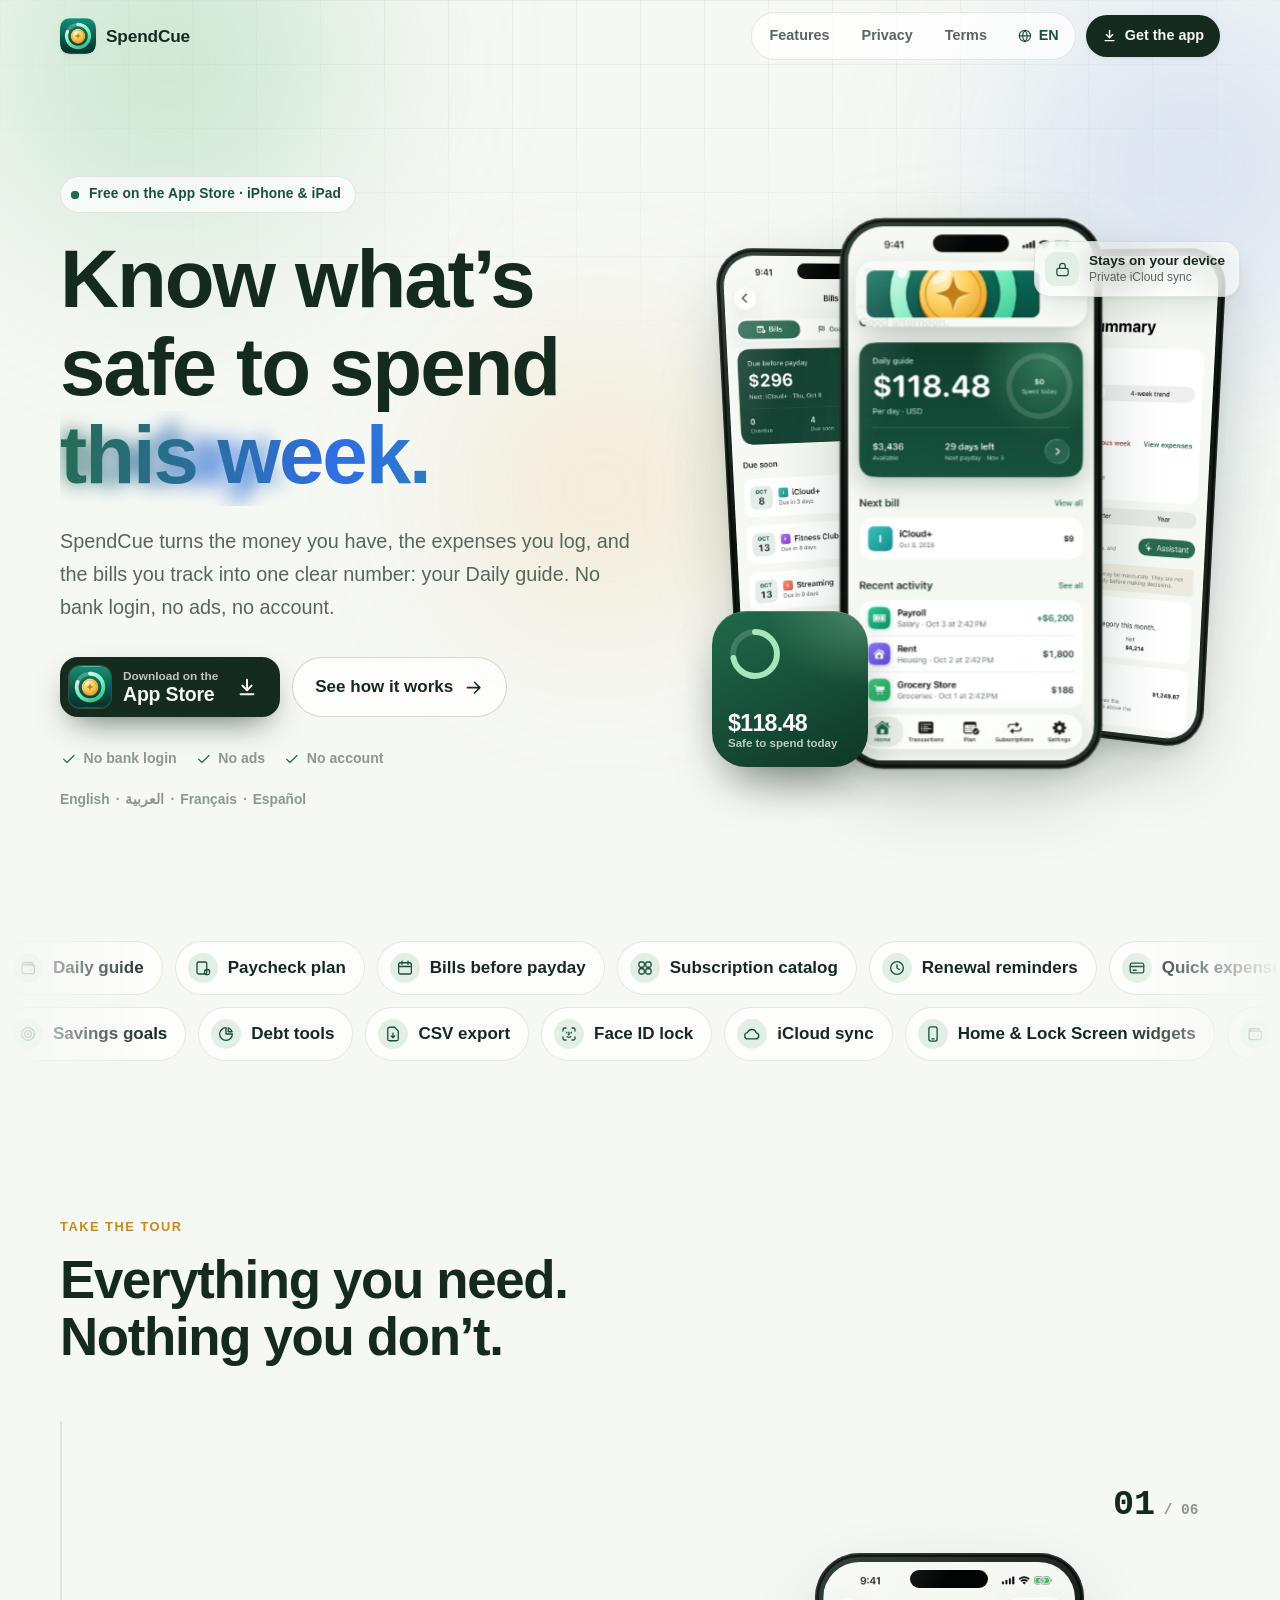
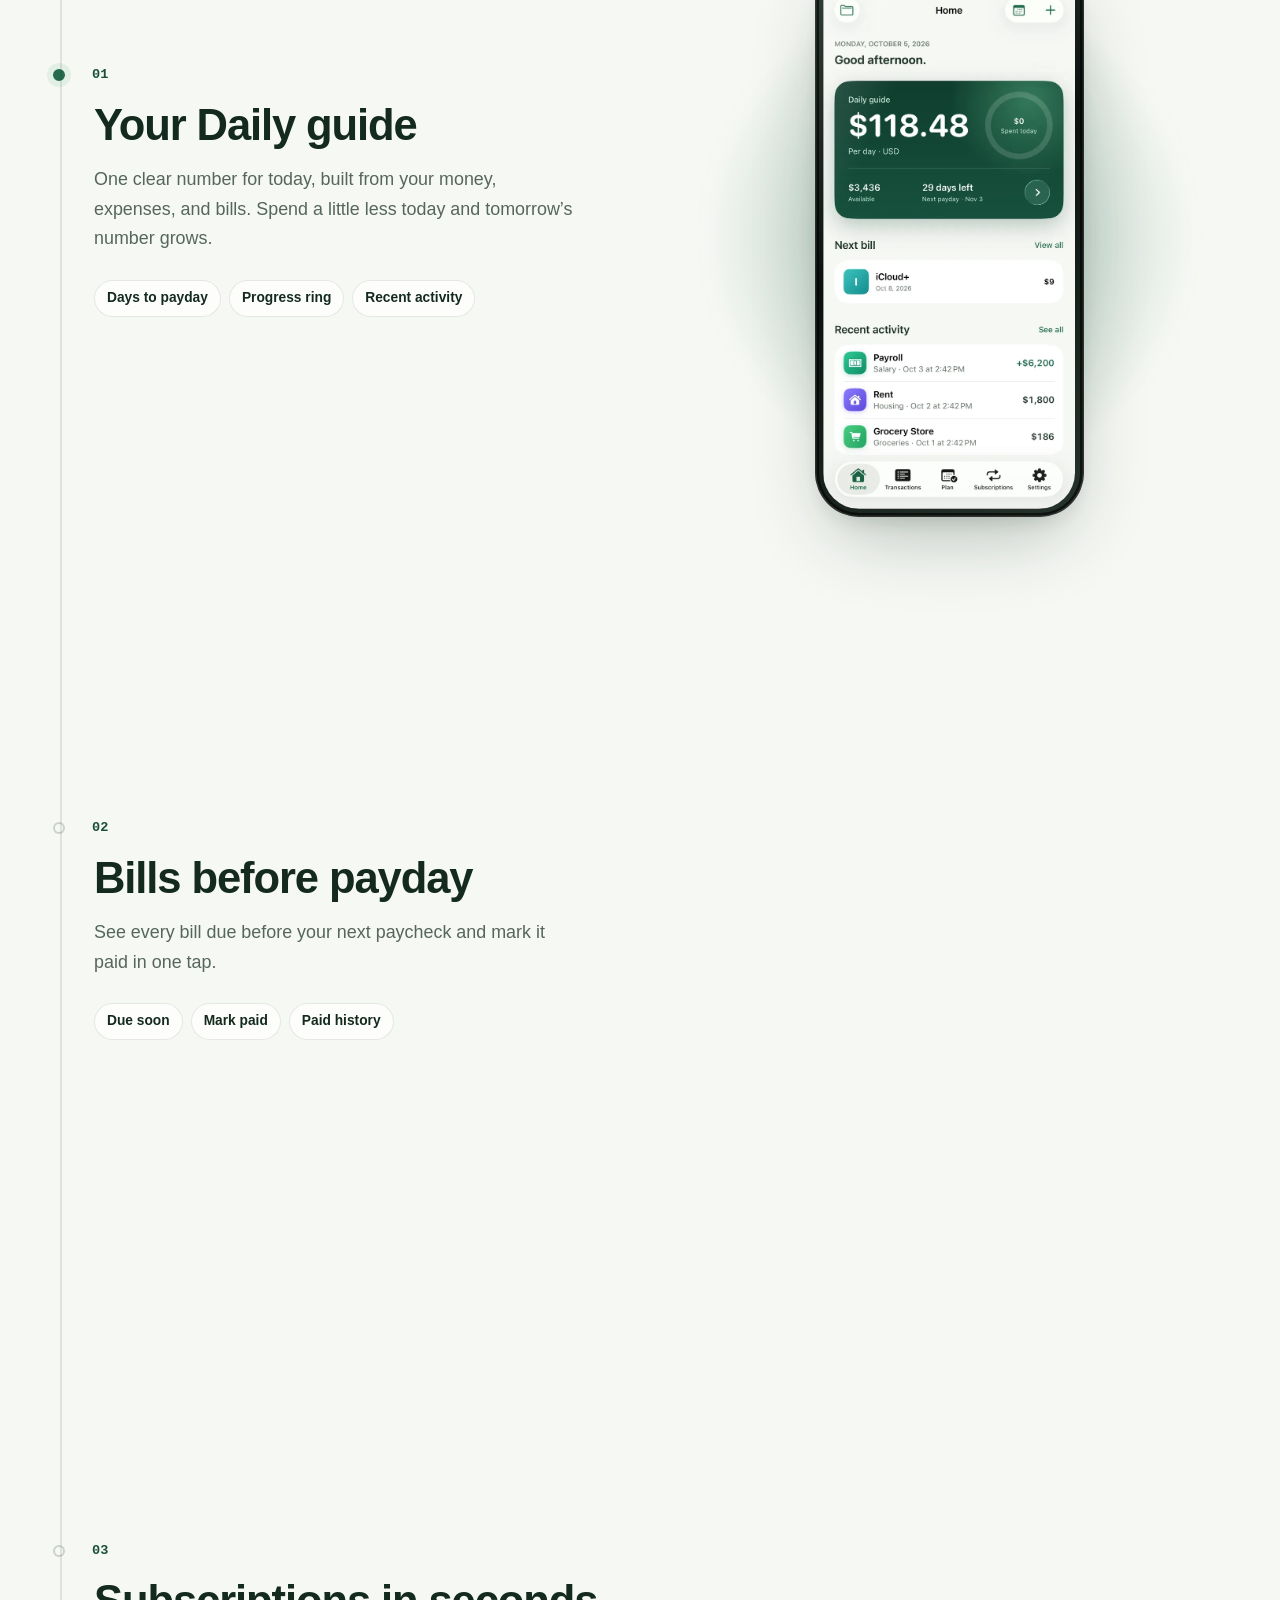
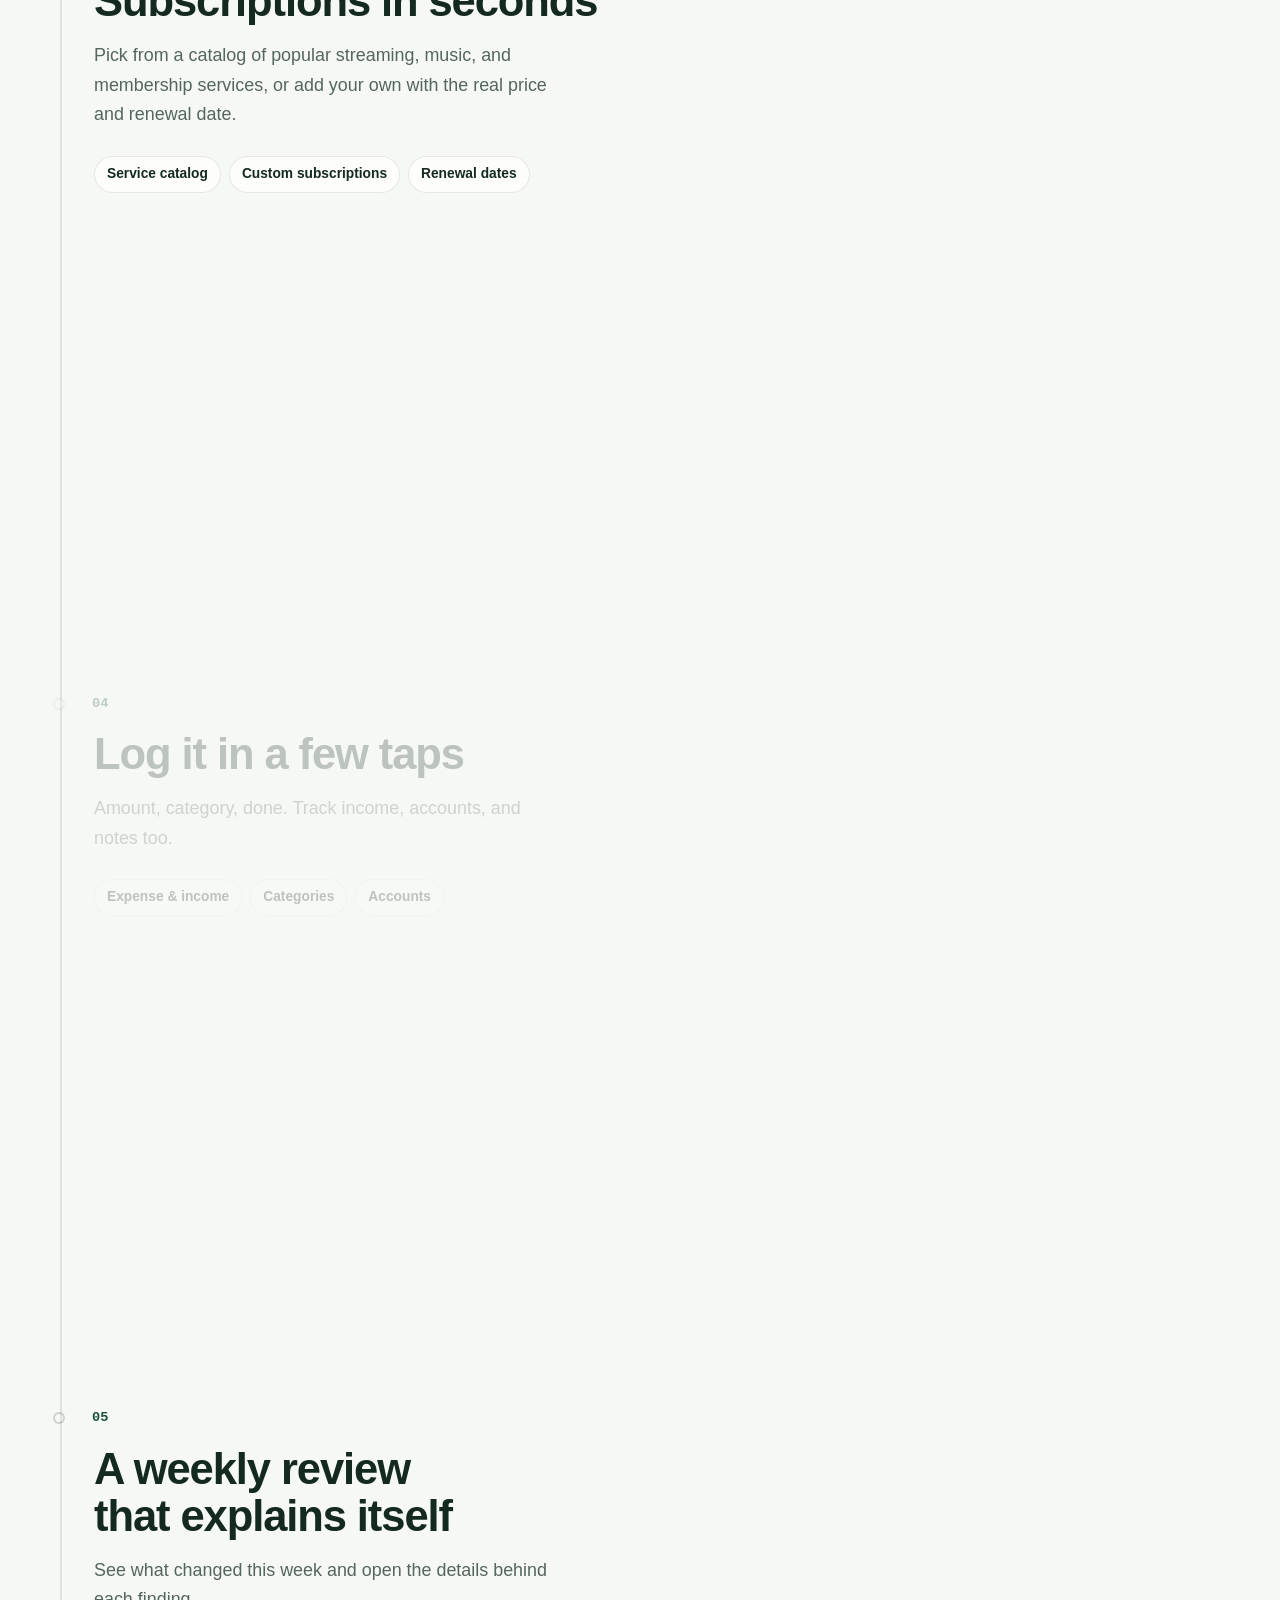
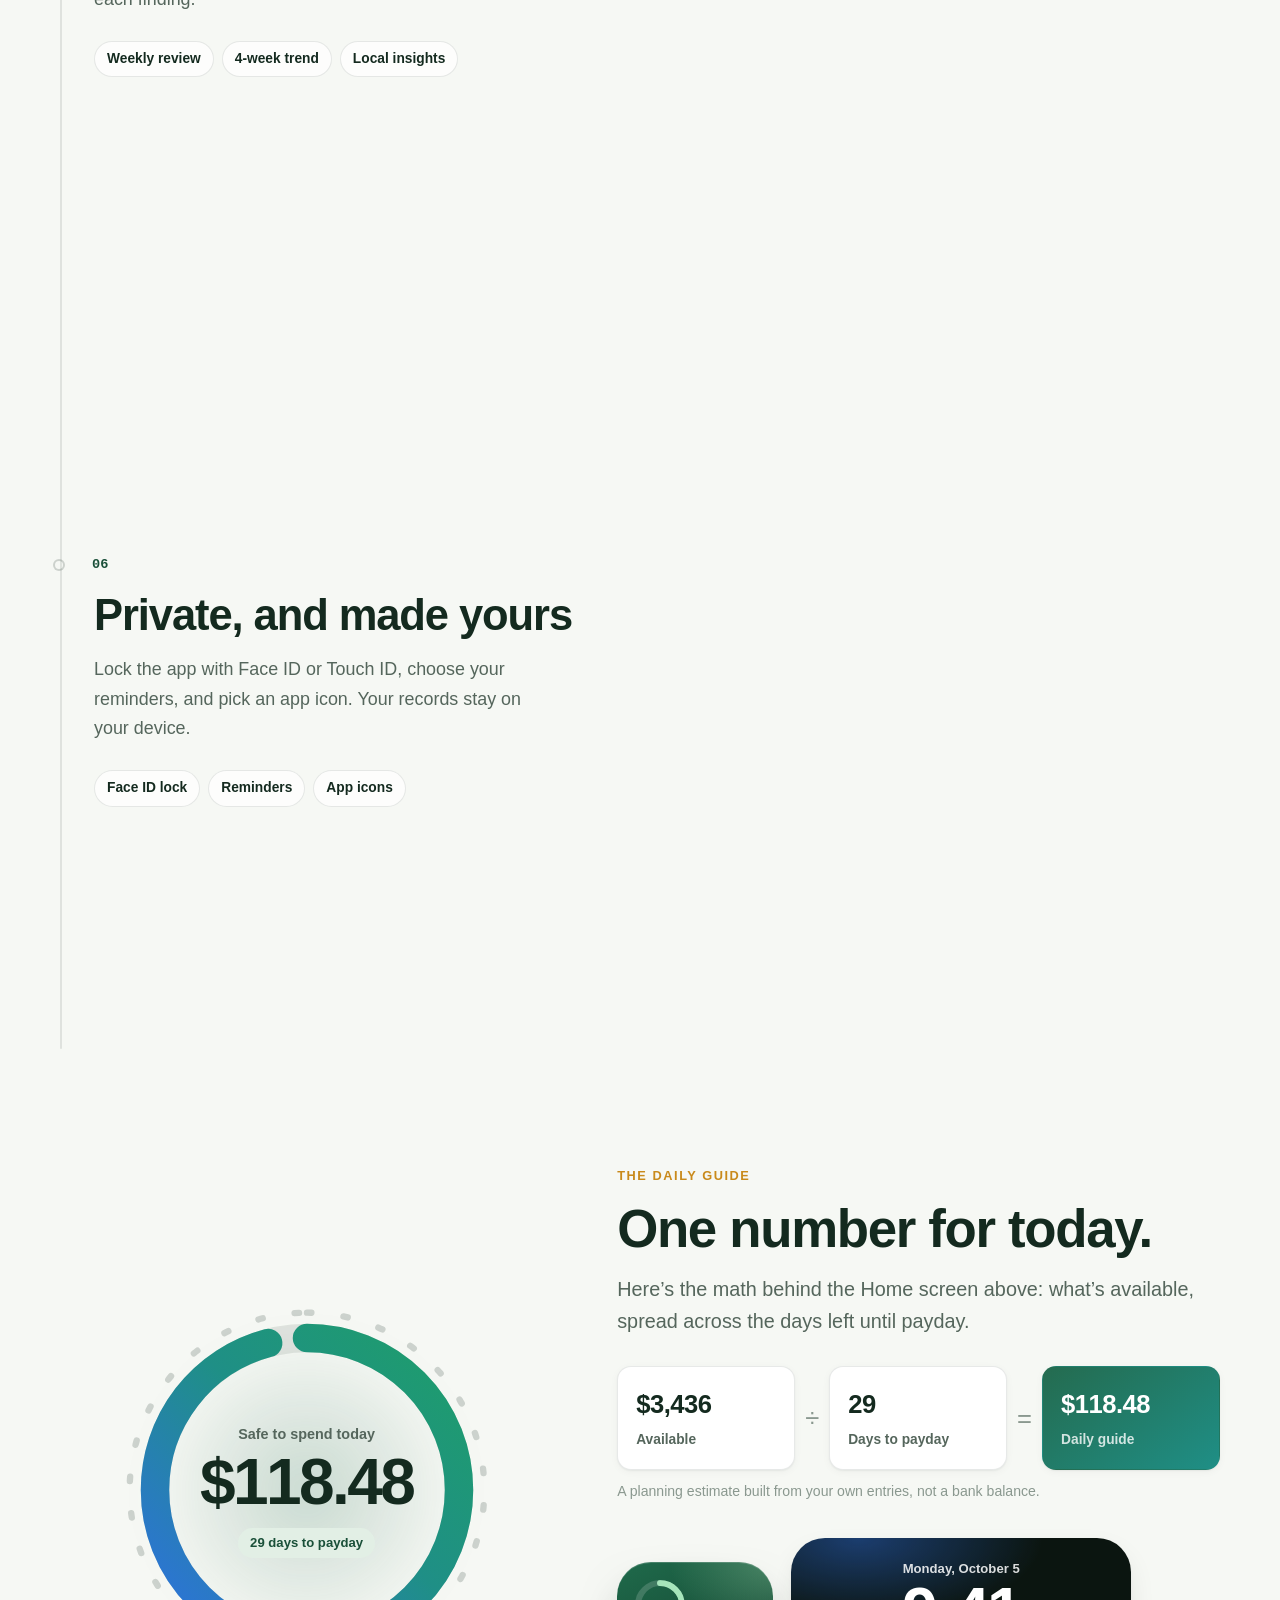
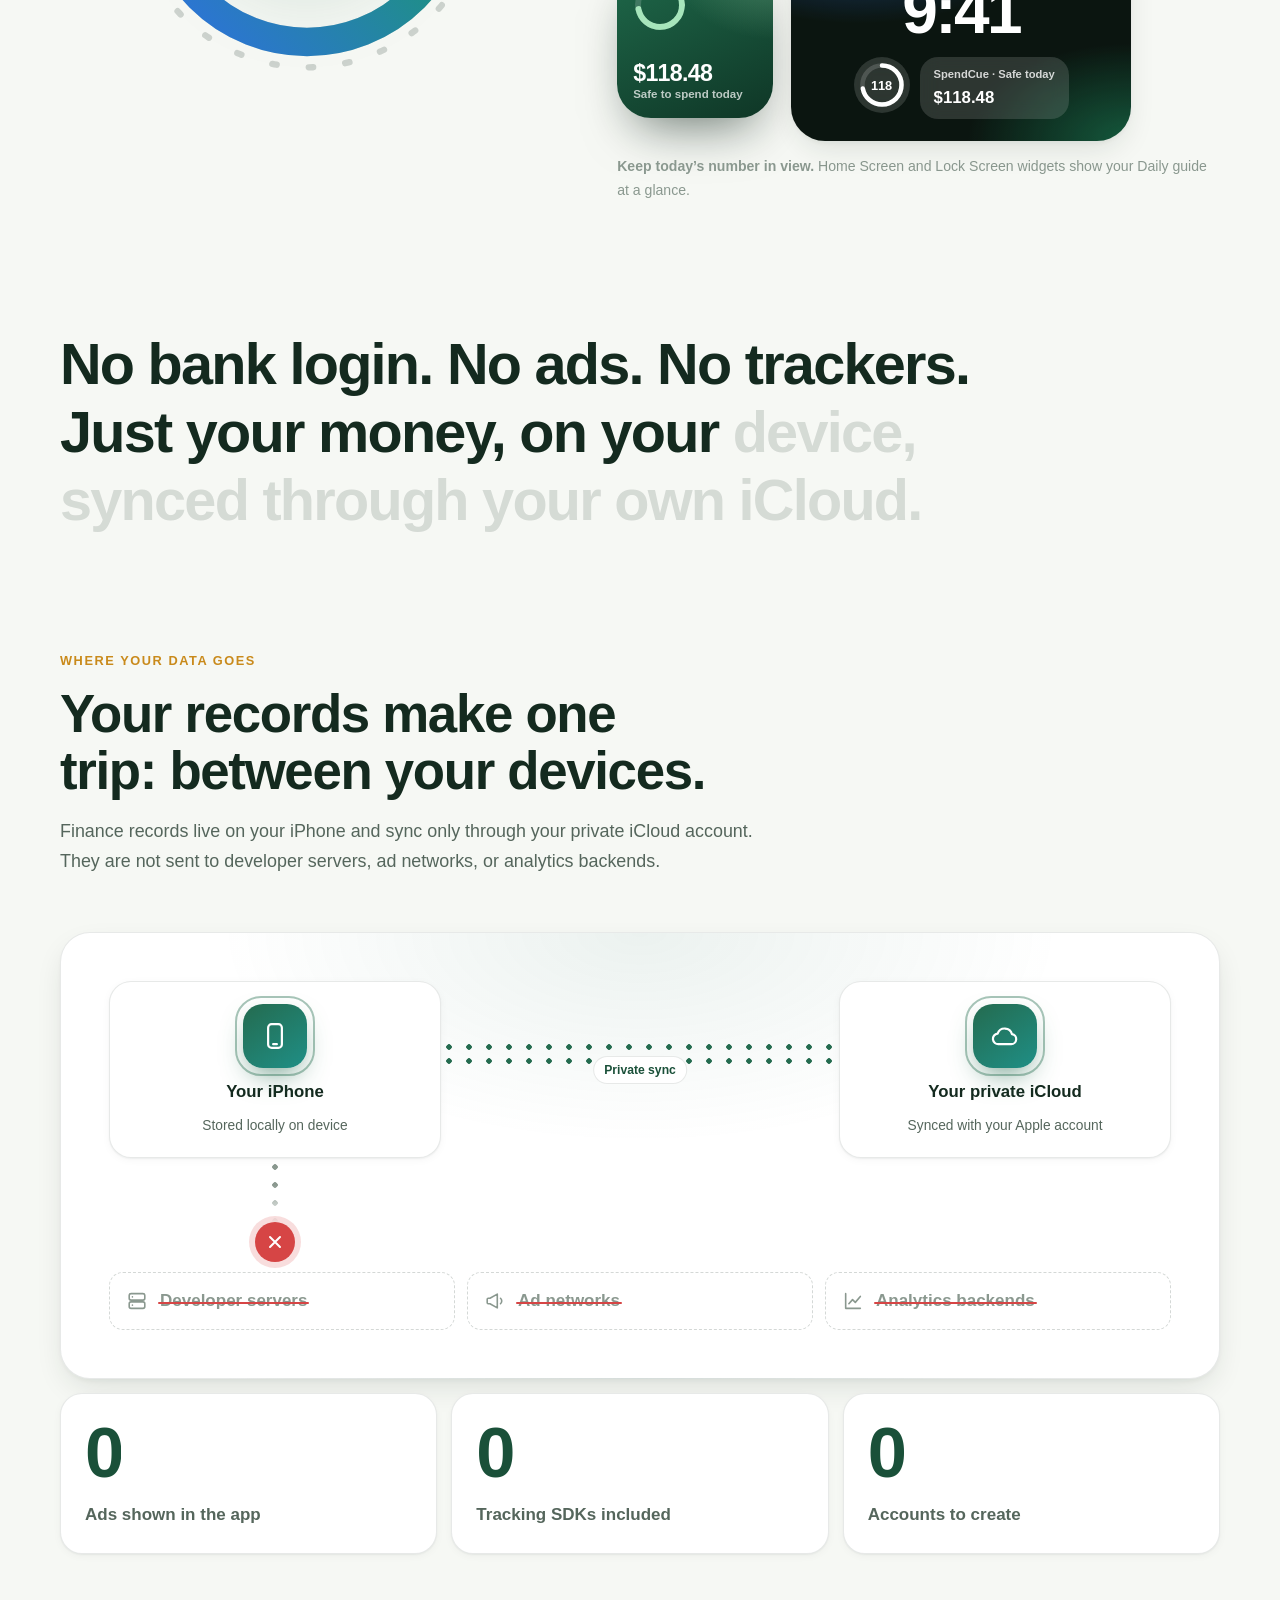
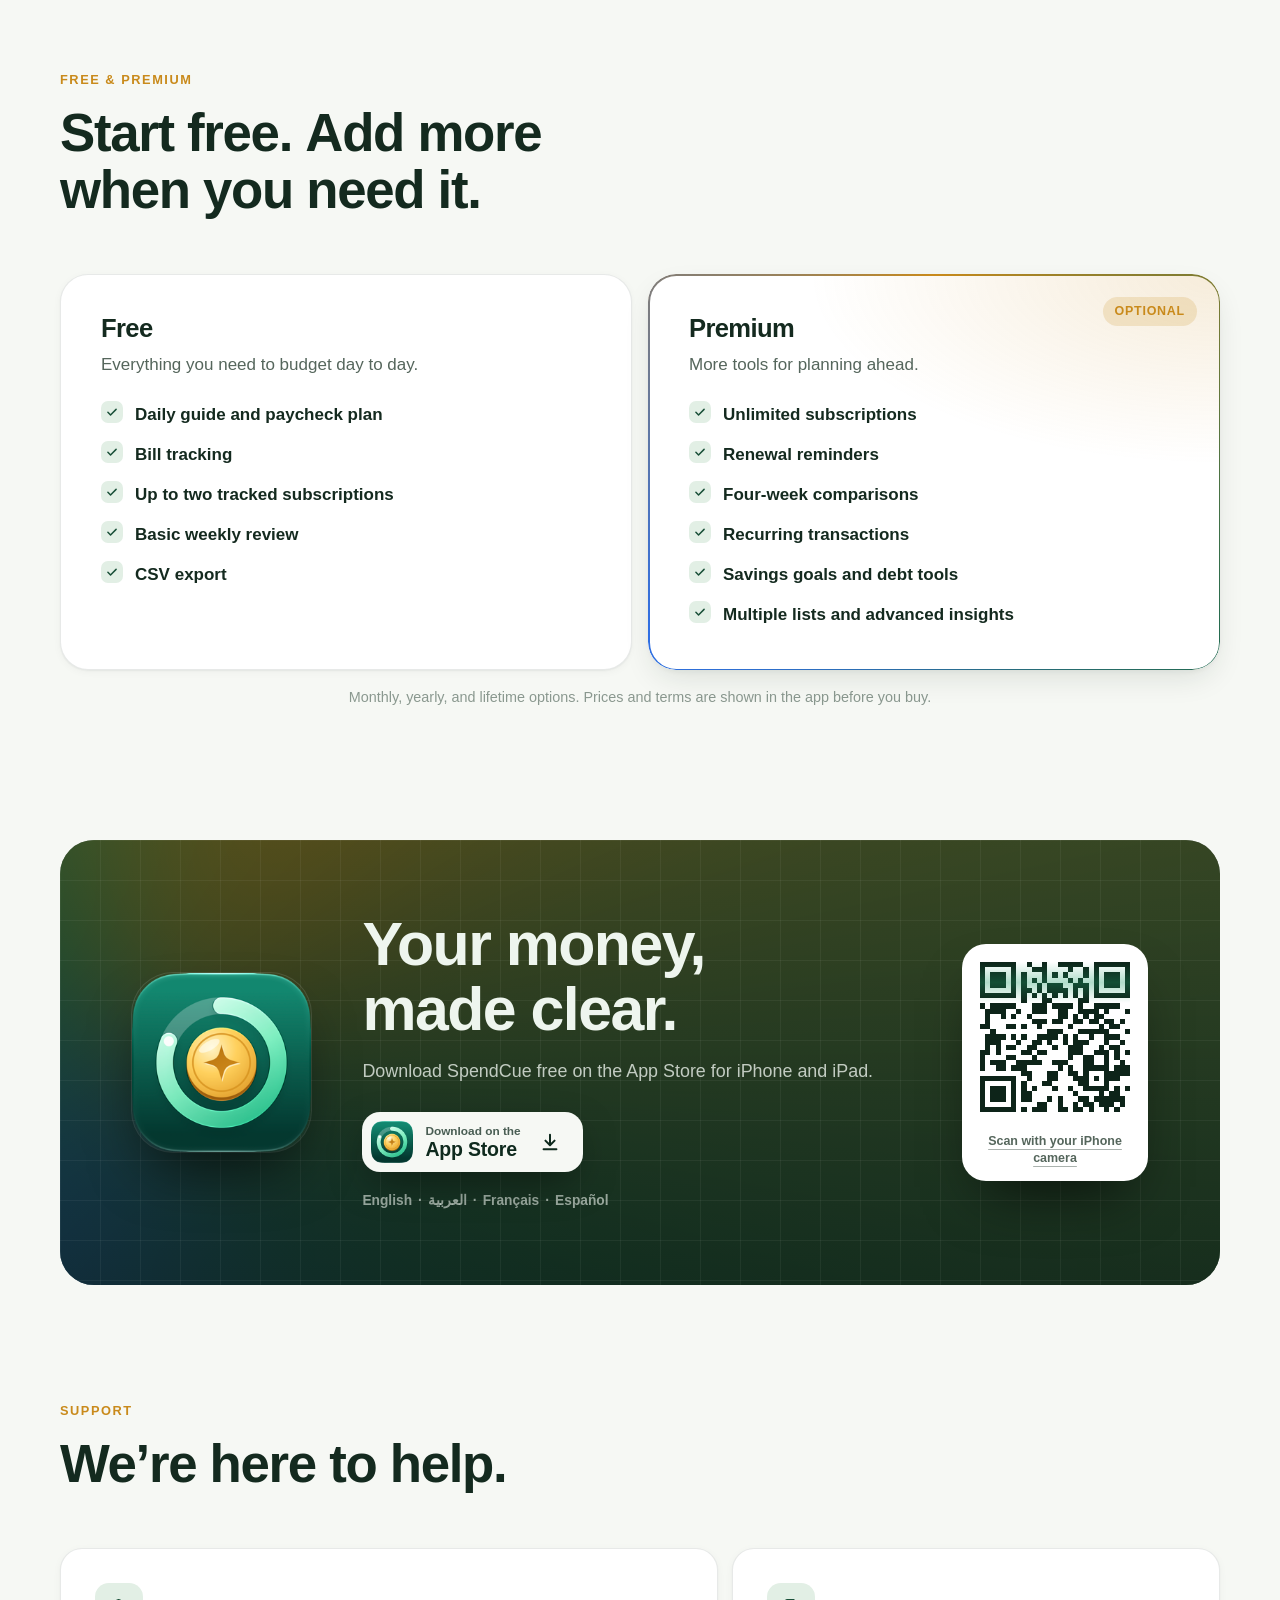
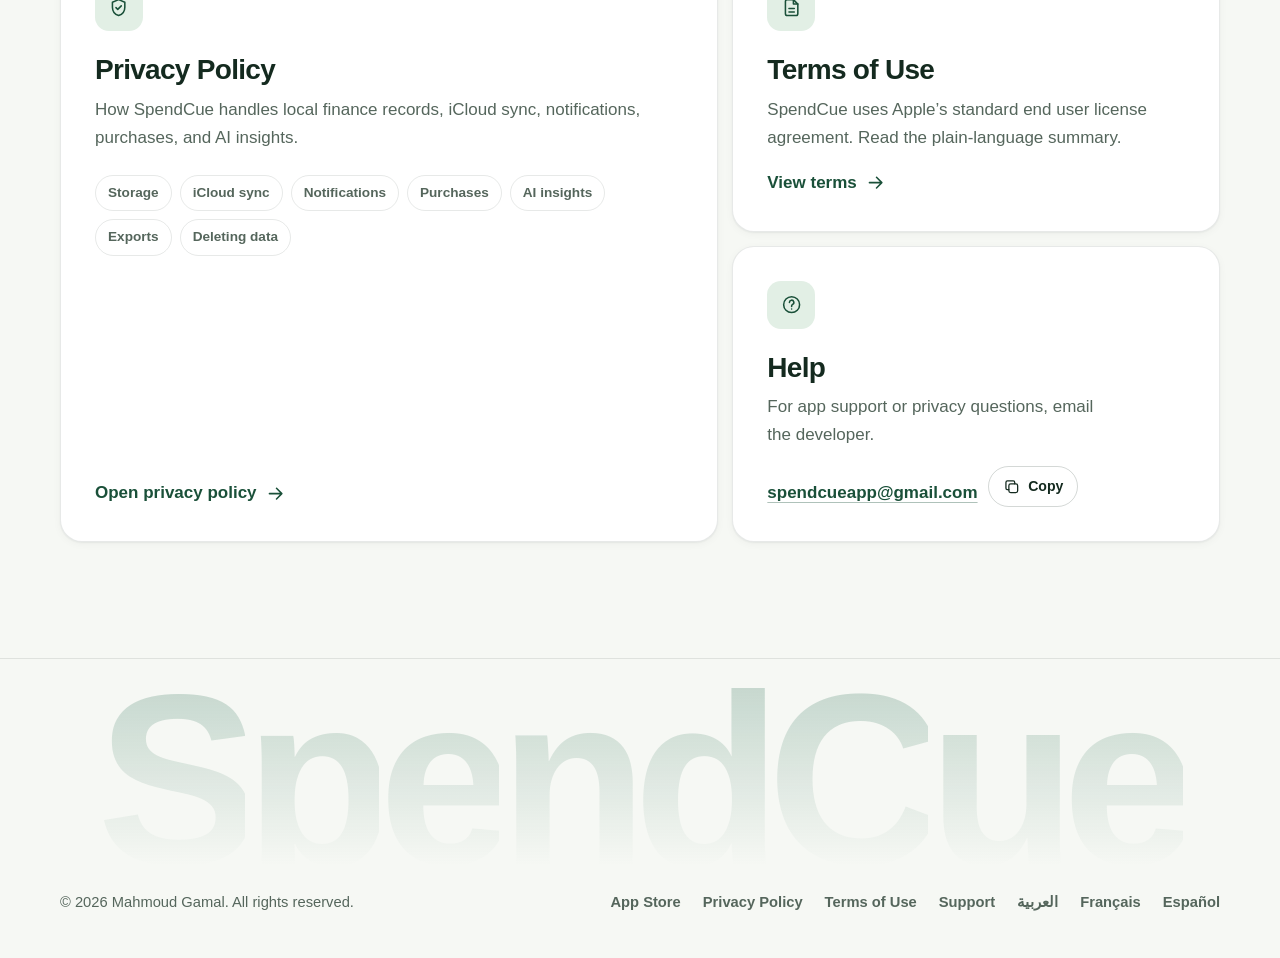
==== commit ce6fb1b2: "Turn home into an App Store showcase and add French and Spanish - Rebuild the home page around downl" ====
--- a/docs/index.html
+++ b/docs/index.html
@@ -3,19 +3,26 @@
   <head>
     <meta charset="utf-8">
     <meta name="viewport" content="width=device-width, initial-scale=1, viewport-fit=cover">
-    <title>SpendCue Support</title>
-    <meta name="description" content="Support and privacy information for SpendCue, a private personal finance tracker for iPhone.">
+    <title>SpendCue · Know what’s safe to spend today</title>
+    <meta name="description" content="SpendCue is a private daily budget planner for iPhone and iPad. See what’s safe to spend today, track bills before payday, and keep your records on your device.">
+    <meta name="apple-itunes-app" content="app-id=6767021493">
+    <meta property="og:type" content="website">
+    <meta property="og:title" content="SpendCue · Know what’s safe to spend today">
+    <meta property="og:description" content="SpendCue is a private daily budget planner for iPhone and iPad. See what’s safe to spend today, track bills before payday, and keep your records on your device.">
+    <meta property="og:url" content="https://mahmoudfotta.github.io/SpendCuePrivacy/">
     <meta name="theme-color" content="#f6f8f4" media="(prefers-color-scheme: light)">
     <meta name="theme-color" content="#0b1510" media="(prefers-color-scheme: dark)">
     <link rel="canonical" href="https://mahmoudfotta.github.io/SpendCuePrivacy/">
     <link rel="alternate" hreflang="en" href="https://mahmoudfotta.github.io/SpendCuePrivacy/">
     <link rel="alternate" hreflang="ar" href="https://mahmoudfotta.github.io/SpendCuePrivacy/ar/">
+    <link rel="alternate" hreflang="fr" href="https://mahmoudfotta.github.io/SpendCuePrivacy/fr/">
+    <link rel="alternate" hreflang="es" href="https://mahmoudfotta.github.io/SpendCuePrivacy/es/">
     <link rel="alternate" hreflang="x-default" href="https://mahmoudfotta.github.io/SpendCuePrivacy/">
-    <link rel="icon" type="image/png" href="./assets/icon.png">
-    <link rel="apple-touch-icon" href="./assets/apple-touch-icon.png">
-    <link rel="stylesheet" href="./assets/styles.css">
+    <link rel="icon" type="image/png" href="assets/icon.png">
+    <link rel="apple-touch-icon" href="assets/apple-touch-icon.png">
+    <link rel="stylesheet" href="assets/styles.css">
     <script>document.documentElement.classList.add("js")</script>
-    <script src="./assets/site.js" defer></script>
+    <script src="assets/site.js" defer></script>
   </head>
   <body>
     <a class="skip-link" href="#main">Skip to content</a>
@@ -24,128 +31,168 @@
     <header class="site-header">
       <div class="wrap">
         <a class="brand" href="./" aria-label="SpendCue home">
-          <img src="./assets/icon.png" alt="" width="36" height="36">
+          <img src="assets/icon.png" alt="" width="36" height="36">
           <span>SpendCue</span>
         </a>
-        <nav class="nav" aria-label="Primary navigation">
-          <a href="./privacy/">Privacy</a>
-          <a href="./terms/">Terms</a>
-          <a class="lang" href="./ar/" lang="ar" hreflang="ar">العربية</a>
-        </nav>
+        <div class="header-actions">
+          <nav class="nav" aria-label="Primary navigation">
+          <a class="nav-features" href="#tour">Features</a>
+          <a href="privacy/">Privacy</a>
+          <a href="terms/">Terms</a>
+          <details class="lang-menu">
+            <summary aria-label="Language"><svg class="icon" aria-hidden="true"><use href="assets/icons.svg#globe"/></svg><span>EN</span></summary>
+            <div class="lang-pop">
+              <a href="./" lang="en" hreflang="en" dir="ltr" aria-current="true"><span>English</span><svg class="icon tick" aria-hidden="true"><use href="assets/icons.svg#check"/></svg></a><a href="ar/" lang="ar" hreflang="ar" dir="rtl"><span>العربية</span><svg class="icon tick" aria-hidden="true"><use href="assets/icons.svg#check"/></svg></a><a href="fr/" lang="fr" hreflang="fr" dir="ltr"><span>Français</span><svg class="icon tick" aria-hidden="true"><use href="assets/icons.svg#check"/></svg></a><a href="es/" lang="es" hreflang="es" dir="ltr"><span>Español</span><svg class="icon tick" aria-hidden="true"><use href="assets/icons.svg#check"/></svg></a>
+            </div>
+          </details>
+          </nav>
+          <a class="nav-cta magnetic" href="https://apps.apple.com/app/id6767021493"><svg class="icon" aria-hidden="true"><use href="assets/icons.svg#download"/></svg><span>Get the app</span></a>
+        </div>
       </div>
     </header>
 
     <main id="main">
       <section class="wrap hero">
         <div class="hero-copy">
-          <p class="eyebrow rise" style="--d: 0ms"><span class="pulse" aria-hidden="true"></span>Support &amp; Privacy</p>
-          <h1 data-split><span class="sr-only">Private money tracking for budgets, bills, goals, and debt.</span><span aria-hidden="true">Private money tracking for <span class="rotator"><span class="hl on">budgets.</span><span class="hl">bills.</span><span class="hl">goals.</span><span class="hl">debt.</span><span class="hl">subscriptions.</span></span></span></h1>
+          <p class="eyebrow rise" style="--d: 0ms"><span class="pulse" aria-hidden="true"></span>Free on the App Store · iPhone &amp; iPad</p>
+          <h1 data-split><span class="sr-only">Know what’s safe to spend today.</span><span aria-hidden="true">Know what’s safe to spend <span class="rotator"><span class="hl on">today.</span><span class="hl">this week.</span><span class="hl">until payday.</span></span></span></h1>
           <p class="lede rise" style="--d: 450ms">
-            SpendCue is a local-first personal finance app. Your records stay on your device and can sync through your private iCloud account when iCloud is available.
+            SpendCue turns the money you have, the expenses you log, and the bills you track into one clear number: your Daily guide. No bank login, no ads, no account.
           </p>
           <div class="actions rise" style="--d: 600ms">
-            <a class="btn magnetic" href="./privacy/">Read Privacy Policy <svg class="icon arrow" aria-hidden="true"><use href="./assets/icons.svg#arrow"/></svg></a>
-            <a class="btn ghost magnetic" href="mailto:spendcueapp@gmail.com"><svg class="icon" aria-hidden="true"><use href="./assets/icons.svg#mail"/></svg> Contact Support</a>
+            <a class="store-btn magnetic " href="https://apps.apple.com/app/id6767021493" aria-label="Download SpendCue on the App Store"><img src="assets/icon.png" alt="" width="42" height="42"><span><small>Download on the</small><b>App Store</b></span><svg class="icon" aria-hidden="true"><use href="assets/icons.svg#download"/></svg></a>
+            <a class="btn ghost magnetic" href="#tour">See how it works <svg class="icon arrow" aria-hidden="true"><use href="assets/icons.svg#arrow"/></svg></a>
           </div>
           <div class="trust-line rise" style="--d: 750ms">
-            <span><svg class="icon" aria-hidden="true"><use href="./assets/icons.svg#check"/></svg>No account</span>
-            <span><svg class="icon" aria-hidden="true"><use href="./assets/icons.svg#check"/></svg>No ads</span>
-            <span><svg class="icon" aria-hidden="true"><use href="./assets/icons.svg#check"/></svg>No tracking SDKs</span>
-          </div>
-        </div>
-
-        <div class="stage" aria-hidden="true">
-          <div class="device-wrap">
-            <div class="device-float">
-              <div class="device">
-                <div class="screen">
-                  <div class="status-bar"><span>9:41</span><i></i></div>
-                  <div class="notifs">
-                    <div class="notif"><img src="./assets/icon.png" alt=""><div><b>Netflix renews tomorrow</b><small>$15.49 · Subscriptions</small></div><time>now</time></div>
-                    <div class="notif"><img src="./assets/icon.png" alt=""><div><b>Groceries budget at 80%</b><small>$320 of $400 this month</small></div><time>now</time></div>
-                    <div class="notif"><img src="./assets/icon.png" alt=""><div><b>Weekly review is ready</b><small>You spent 12% less than last week</small></div><time>now</time></div>
-                  </div>
-                  <div class="app">
-                    <div class="app-top"><span class="app-pill">Personal ▾</span><span class="app-pill">Settings ＋</span></div>
-                    <p class="app-title">Home</p>
-                    <div class="w-card" style="--d: 700ms">
-                      <div class="w-label">Estimated available until payday</div>
-                      <div class="w-sub">Oct 26, 2026</div>
-                      <div class="w-big" data-count="3576" data-prefix="$" data-delay="900">$3,576</div>
-                      <div class="w-row"><span>Daily guide</span><b>$127.71</b></div>
-                      <div class="w-track"><b></b></div>
-                    </div>
-                    <div class="w-card w-review" style="--d: 850ms">
-                      <span class="ico"><svg class="icon" width="16" height="16"><use href="./assets/icons.svg#calendar"/></svg></span>
-                      <div><div class="w-label">Your weekly review is ready</div><div class="w-sub">Sep 20 – Sep 26</div></div>
-                    </div>
-                    <div class="w-card w-flow" style="--d: 1000ms">
-                      <div class="w-row"><span class="w-sub">September 2026</span><span class="badge">● Positive</span></div>
-                      <div class="w-label">Net Cashflow</div>
-                      <div class="w-big" data-count="4132" data-prefix="$" data-delay="1100">$4,132</div>
-                      <svg class="spark" viewBox="0 0 200 80" preserveAspectRatio="none">
-                        <path class="area" d="M0 70 C30 64 40 52 62 54 S100 30 122 36 160 14 200 8 V80 H0Z"/>
-                        <path pathLength="1" d="M0 70 C30 64 40 52 62 54 S100 30 122 36 160 14 200 8"/>
-                      </svg>
-                    </div>
-                    <div class="mini-grid">
-                      <div class="w-card" style="--d: 1150ms"><span class="dot in">↓</span><div class="w-sub">Income</div><b>$6,200</b></div>
-                      <div class="w-card" style="--d: 1250ms"><span class="dot out">↑</span><div class="w-sub">Spent</div><b>$2,068</b></div>
-                    </div>
-                  </div>
-                  <div class="tabbar">
-                    <span class="on"><svg><use href="./assets/icons.svg#home"/></svg>Home</span>
-                    <span><svg><use href="./assets/icons.svg#list"/></svg>Transactions</span>
-                    <span><svg><use href="./assets/icons.svg#plan"/></svg>Plan</span>
-                    <span><svg><use href="./assets/icons.svg#bars"/></svg>Insights</span>
-                  </div>
+            <span><svg class="icon" aria-hidden="true"><use href="assets/icons.svg#check"/></svg>No bank login</span>
+            <span><svg class="icon" aria-hidden="true"><use href="assets/icons.svg#check"/></svg>No ads</span>
+            <span><svg class="icon" aria-hidden="true"><use href="assets/icons.svg#check"/></svg>No account</span>
+          </div>
+          <div class="langs rise" style="--d: 850ms"><span>English</span><span>العربية</span><span>Français</span><span>Español</span></div>
+        </div>
+
+        <div class="showcase" aria-hidden="true">
+          <div class="fan">
+            <div class="fan-float">
+              <div class="phone p-side p-left"><div class="phone-screen"><picture class=""><source media="(prefers-color-scheme: dark)" srcset="assets/screens/en/dark/02-bills.webp"><img src="assets/screens/en/light/02-bills.webp" alt="Bills screen listing bills due before payday" width="640" height="1391" loading="eager" decoding="async"></picture></div></div>
+              <div class="phone p-side p-right"><div class="phone-screen"><picture class=""><source media="(prefers-color-scheme: dark)" srcset="assets/screens/en/dark/05-review.webp"><img src="assets/screens/en/light/05-review.webp" alt="Weekly spending summary screen" width="640" height="1391" loading="eager" decoding="async"></picture></div></div>
+              <div class="phone p-center"><div class="phone-screen"><div class="notifs"><div class="notif"><img src="assets/icon.png" alt=""><div><b>Daily guide updated</b><small>$118.48 is safe to spend today</small></div><time>now</time></div><div class="notif"><img src="assets/icon.png" alt=""><div><b>iCloud+ is due in 3 days</b><small>$9 · Next bill before payday</small></div><time>now</time></div><div class="notif"><img src="assets/icon.png" alt=""><div><b>Your weekly review is ready</b><small>See what changed this week</small></div><time>now</time></div></div><picture class=""><source media="(prefers-color-scheme: dark)" srcset="assets/screens/en/dark/01-home.webp"><img src="assets/screens/en/light/01-home.webp" alt="Home screen with the Daily guide" width="640" height="1391" loading="eager" decoding="async"></picture></div></div>
+            </div>
+          </div>
+          <div class="widget"><svg class="ring" viewBox="0 0 64 64" style="--to: 28"><circle class="track" cx="32" cy="32" r="26" pathLength="100"/><circle class="bar" cx="32" cy="32" r="26" pathLength="100"/></svg><div><b>$118.48</b><small>Safe to spend today</small></div></div>
+          <div class="chip c1"><span class="ci"><svg class="icon" aria-hidden="true"><use href="assets/icons.svg#lock"/></svg></span><span>Stays on your device<small>Private iCloud sync</small></span></div>
+        </div>
+      </section>
+
+      <div class="marquee" role="region" aria-label="Features">
+        <div class="marquee-track"><div style="display:contents"><span class="pill"><svg class="icon" aria-hidden="true"><use href="assets/icons.svg#wallet"/></svg>Daily guide</span><span class="pill"><svg class="icon" aria-hidden="true"><use href="assets/icons.svg#plan"/></svg>Paycheck plan</span><span class="pill"><svg class="icon" aria-hidden="true"><use href="assets/icons.svg#calendar"/></svg>Bills before payday</span><span class="pill"><svg class="icon" aria-hidden="true"><use href="assets/icons.svg#grid"/></svg>Subscription catalog</span><span class="pill"><svg class="icon" aria-hidden="true"><use href="assets/icons.svg#clock"/></svg>Renewal reminders</span><span class="pill"><svg class="icon" aria-hidden="true"><use href="assets/icons.svg#card"/></svg>Quick expense entry</span><span class="pill"><svg class="icon" aria-hidden="true"><use href="assets/icons.svg#chart"/></svg>Weekly review</span></div><div aria-hidden="true" style="display:contents"><span class="pill"><svg class="icon" aria-hidden="true"><use href="assets/icons.svg#wallet"/></svg>Daily guide</span><span class="pill"><svg class="icon" aria-hidden="true"><use href="assets/icons.svg#plan"/></svg>Paycheck plan</span><span class="pill"><svg class="icon" aria-hidden="true"><use href="assets/icons.svg#calendar"/></svg>Bills before payday</span><span class="pill"><svg class="icon" aria-hidden="true"><use href="assets/icons.svg#grid"/></svg>Subscription catalog</span><span class="pill"><svg class="icon" aria-hidden="true"><use href="assets/icons.svg#clock"/></svg>Renewal reminders</span><span class="pill"><svg class="icon" aria-hidden="true"><use href="assets/icons.svg#card"/></svg>Quick expense entry</span><span class="pill"><svg class="icon" aria-hidden="true"><use href="assets/icons.svg#chart"/></svg>Weekly review</span></div></div>
+        <div class="marquee-track reverse"><div style="display:contents"><span class="pill"><svg class="icon" aria-hidden="true"><use href="assets/icons.svg#target"/></svg>Savings goals</span><span class="pill"><svg class="icon" aria-hidden="true"><use href="assets/icons.svg#pie"/></svg>Debt tools</span><span class="pill"><svg class="icon" aria-hidden="true"><use href="assets/icons.svg#file"/></svg>CSV export</span><span class="pill"><svg class="icon" aria-hidden="true"><use href="assets/icons.svg#faceid"/></svg>Face ID lock</span><span class="pill"><svg class="icon" aria-hidden="true"><use href="assets/icons.svg#cloud"/></svg>iCloud sync</span><span class="pill"><svg class="icon" aria-hidden="true"><use href="assets/icons.svg#phone"/></svg>Home &amp; Lock Screen widgets</span><span class="pill"><svg class="icon" aria-hidden="true"><use href="assets/icons.svg#wallet"/></svg>Daily guide</span></div><div aria-hidden="true" style="display:contents"><span class="pill"><svg class="icon" aria-hidden="true"><use href="assets/icons.svg#target"/></svg>Savings goals</span><span class="pill"><svg class="icon" aria-hidden="true"><use href="assets/icons.svg#pie"/></svg>Debt tools</span><span class="pill"><svg class="icon" aria-hidden="true"><use href="assets/icons.svg#file"/></svg>CSV export</span><span class="pill"><svg class="icon" aria-hidden="true"><use href="assets/icons.svg#faceid"/></svg>Face ID lock</span><span class="pill"><svg class="icon" aria-hidden="true"><use href="assets/icons.svg#cloud"/></svg>iCloud sync</span><span class="pill"><svg class="icon" aria-hidden="true"><use href="assets/icons.svg#phone"/></svg>Home &amp; Lock Screen widgets</span><span class="pill"><svg class="icon" aria-hidden="true"><use href="assets/icons.svg#wallet"/></svg>Daily guide</span></div></div>
+      </div>
+
+      <section class="wrap section" id="tour" aria-labelledby="tour-title">
+        <div class="section-head reveal">
+          <span class="kicker">Take the tour</span>
+          <h2 id="tour-title" data-words>Everything you need. Nothing you don’t.</h2>
+        </div>
+        <div class="tour" data-step="1">
+          <div class="tour-steps">
+            <span class="tour-rail" aria-hidden="true"></span>
+            <article class="step active">
+              <span class="step-num">01</span>
+              <h3>Your Daily guide</h3>
+              <p>One clear number for today, built from your money, expenses, and bills. Spend a little less today and tomorrow’s number grows.</p>
+              <ul><li>Days to payday</li><li>Progress ring</li><li>Recent activity</li></ul>
+              <div class="step-shot"><div class="phone "><div class="phone-screen"><picture class=""><source media="(prefers-color-scheme: dark)" srcset="assets/screens/en/dark/01-home.webp"><img src="assets/screens/en/light/01-home.webp" alt="Home screen with the Daily guide" width="640" height="1391" loading="lazy" decoding="async"></picture></div></div></div>
+            </article>
+            <article class="step">
+              <span class="step-num">02</span>
+              <h3>Bills before payday</h3>
+              <p>See every bill due before your next paycheck and mark it paid in one tap.</p>
+              <ul><li>Due soon</li><li>Mark paid</li><li>Paid history</li></ul>
+              <div class="step-shot"><div class="phone "><div class="phone-screen"><picture class=""><source media="(prefers-color-scheme: dark)" srcset="assets/screens/en/dark/02-bills.webp"><img src="assets/screens/en/light/02-bills.webp" alt="Bills screen listing bills due before payday" width="640" height="1391" loading="lazy" decoding="async"></picture></div></div></div>
+            </article>
+            <article class="step">
+              <span class="step-num">03</span>
+              <h3>Subscriptions in seconds</h3>
+              <p>Pick from a catalog of popular streaming, music, and membership services, or add your own with the real price and renewal date.</p>
+              <ul><li>Service catalog</li><li>Custom subscriptions</li><li>Renewal dates</li></ul>
+              <div class="step-shot"><div class="phone "><div class="phone-screen"><picture class=""><source media="(prefers-color-scheme: dark)" srcset="assets/screens/en/dark/03-catalog.webp"><img src="assets/screens/en/light/03-catalog.webp" alt="Add subscription screen with a service catalog" width="640" height="1391" loading="lazy" decoding="async"></picture></div></div></div>
+            </article>
+            <article class="step">
+              <span class="step-num">04</span>
+              <h3>Log it in a few taps</h3>
+              <p>Amount, category, done. Track income, accounts, and notes too.</p>
+              <ul><li>Expense &amp; income</li><li>Categories</li><li>Accounts</li></ul>
+              <div class="step-shot"><div class="phone "><div class="phone-screen"><picture class=""><source media="(prefers-color-scheme: dark)" srcset="assets/screens/en/dark/04-capture.webp"><img src="assets/screens/en/light/04-capture.webp" alt="Quick entry screen for a new expense" width="640" height="1391" loading="lazy" decoding="async"></picture></div></div></div>
+            </article>
+            <article class="step">
+              <span class="step-num">05</span>
+              <h3>A weekly review that explains itself</h3>
+              <p>See what changed this week and open the details behind each finding.</p>
+              <ul><li>Weekly review</li><li>4-week trend</li><li>Local insights</li></ul>
+              <div class="step-shot"><div class="phone "><div class="phone-screen"><picture class=""><source media="(prefers-color-scheme: dark)" srcset="assets/screens/en/dark/05-review.webp"><img src="assets/screens/en/light/05-review.webp" alt="Weekly spending summary screen" width="640" height="1391" loading="lazy" decoding="async"></picture></div></div></div>
+            </article>
+            <article class="step">
+              <span class="step-num">06</span>
+              <h3>Private, and made yours</h3>
+              <p>Lock the app with Face ID or Touch ID, choose your reminders, and pick an app icon. Your records stay on your device.</p>
+              <ul><li>Face ID lock</li><li>Reminders</li><li>App icons</li></ul>
+              <div class="step-shot"><div class="phone "><div class="phone-screen"><picture class=""><source media="(prefers-color-scheme: dark)" srcset="assets/screens/en/dark/06-settings.webp"><img src="assets/screens/en/light/06-settings.webp" alt="Settings screen with app icons and reminders" width="640" height="1391" loading="lazy" decoding="async"></picture></div></div></div>
+            </article>
+          </div>
+          <div class="tour-stage" aria-hidden="true">
+            <span class="tour-glow"></span>
+            <span class="tour-count"><b>01</b> / 06</span>
+            <div class="phone tour-phone"><div class="phone-screen"><picture style="--z: 0" class="shot active"><source media="(prefers-color-scheme: dark)" srcset="assets/screens/en/dark/01-home.webp"><img src="assets/screens/en/light/01-home.webp" alt="Home screen with the Daily guide" width="640" height="1391" loading="eager" decoding="async"></picture><picture style="--z: 1" class="shot"><source media="(prefers-color-scheme: dark)" srcset="assets/screens/en/dark/02-bills.webp"><img src="assets/screens/en/light/02-bills.webp" alt="Bills screen listing bills due before payday" width="640" height="1391" loading="lazy" decoding="async"></picture><picture style="--z: 2" class="shot"><source media="(prefers-color-scheme: dark)" srcset="assets/screens/en/dark/03-catalog.webp"><img src="assets/screens/en/light/03-catalog.webp" alt="Add subscription screen with a service catalog" width="640" height="1391" loading="lazy" decoding="async"></picture><picture style="--z: 3" class="shot"><source media="(prefers-color-scheme: dark)" srcset="assets/screens/en/dark/04-capture.webp"><img src="assets/screens/en/light/04-capture.webp" alt="Quick entry screen for a new expense" width="640" height="1391" loading="lazy" decoding="async"></picture><picture style="--z: 4" class="shot"><source media="(prefers-color-scheme: dark)" srcset="assets/screens/en/dark/05-review.webp"><img src="assets/screens/en/light/05-review.webp" alt="Weekly spending summary screen" width="640" height="1391" loading="lazy" decoding="async"></picture><picture style="--z: 5" class="shot"><source media="(prefers-color-scheme: dark)" srcset="assets/screens/en/dark/06-settings.webp"><img src="assets/screens/en/light/06-settings.webp" alt="Settings screen with app icons and reminders" width="640" height="1391" loading="lazy" decoding="async"></picture></div></div>
+          </div>
+        </div>
+      </section>
+
+      <section class="wrap section" aria-labelledby="daily-title" style="padding-top: 0">
+        <div class="daily">
+          <div class="ring-hero reveal" aria-hidden="true">
+            <svg viewBox="0 0 120 120">
+              <defs><linearGradient id="ringGrad" x1="0" y1="0" x2="1" y2="1"><stop offset="0" stop-color="#2f6fe4"/><stop offset="0.55" stop-color="#1f8f86"/><stop offset="1" stop-color="#1e9e6a"/></linearGradient></defs>
+              <circle class="tick-marks" cx="60" cy="60" r="56" pathLength="100"/>
+              <circle class="track" cx="60" cy="60" r="48" pathLength="100"/>
+              <circle class="bar" cx="60" cy="60" r="48" pathLength="100"/>
+            </svg>
+            <div class="ring-center">
+              <small>Safe to spend today</small>
+              <strong data-count="118.48" data-prefix="$" data-suffix="" data-locale="en-US" data-on-view>$118.48</strong>
+              <span class="pill-mini">29 days to payday</span>
+            </div>
+          </div>
+          <div class="reveal">
+            <span class="kicker">The Daily guide</span>
+            <h2 id="daily-title" class="section-title" data-words>One number for today.</h2>
+            <p class="lede" style="margin-top: 16px">Here’s the math behind the Home screen above: what’s available, spread across the days left until payday.</p>
+            <div class="equation">
+              <div class="eq-tile" style="--i: 0"><b>$3,436</b><small>Available</small></div>
+              <span class="eq-op" style="--i: 1" aria-label="÷">÷</span>
+              <div class="eq-tile" style="--i: 2"><b>29</b><small>Days to payday</small></div>
+              <span class="eq-op eq" style="--i: 3">=</span>
+              <div class="eq-tile result" style="--i: 4"><b>$118.48</b><small>Daily guide</small></div>
+            </div>
+            <p class="footnote">A planning estimate built from your own entries, not a bank balance.</p>
+            <div class="widgets" aria-hidden="true">
+              <div class="widget"><svg class="ring" viewBox="0 0 64 64" style="--to: 28"><circle class="track" cx="32" cy="32" r="26" pathLength="100"/><circle class="bar" cx="32" cy="32" r="26" pathLength="100"/></svg><div><b>$118.48</b><small>Safe to spend today</small></div></div>
+              <div class="lock">
+                <div class="date">Monday, October 5</div>
+                <div class="time">9:41</div>
+                <div class="lock-widgets">
+                  <span class="lw-circle"><svg class="ring" viewBox="0 0 64 64" style="--to: 28"><circle class="track" cx="32" cy="32" r="26" pathLength="100"/><circle class="bar" cx="32" cy="32" r="26" pathLength="100"/></svg><span>118</span></span>
+                  <span class="lw-rect"><small>SpendCue · Safe today</small><b>$118.48</b></span>
                 </div>
               </div>
             </div>
-          </div>
-          <div class="chip c1"><span class="ci"><svg class="icon"><use href="./assets/icons.svg#lock"/></svg></span><span>Stored on your device<small>Local-first by design</small></span></div>
-          <div class="chip c2"><span class="ci"><svg class="icon"><use href="./assets/icons.svg#cloud"/></svg></span><span>Private iCloud sync<small>Your Apple account only</small></span></div>
-          <div class="chip c3"><span class="ci"><svg class="icon"><use href="./assets/icons.svg#sparkles"/></svg></span><span>On-device insights<small>No developer AI server</small></span></div>
-        </div>
-      </section>
-
-      <div class="marquee" role="region" aria-label="Features">
-        <div class="marquee-track"><div class="marquee-set" style="display:contents"><span class="pill"><svg class="icon" aria-hidden="true"><use href="./assets/icons.svg#wallet"/></svg>Budgets</span><span class="pill"><svg class="icon" aria-hidden="true"><use href="./assets/icons.svg#calendar"/></svg>Subscriptions</span><span class="pill"><svg class="icon" aria-hidden="true"><use href="./assets/icons.svg#target"/></svg>Savings goals</span><span class="pill"><svg class="icon" aria-hidden="true"><use href="./assets/icons.svg#card"/></svg>Debt tools</span><span class="pill"><svg class="icon" aria-hidden="true"><use href="./assets/icons.svg#repeat"/></svg>Recurring transactions</span><span class="pill"><svg class="icon" aria-hidden="true"><use href="./assets/icons.svg#plan"/></svg>Paycheck plan</span><span class="pill"><svg class="icon" aria-hidden="true"><use href="./assets/icons.svg#chart"/></svg>Weekly review</span></div><div aria-hidden="true" style="display:contents"><span class="pill"><svg class="icon" aria-hidden="true"><use href="./assets/icons.svg#wallet"/></svg>Budgets</span><span class="pill"><svg class="icon" aria-hidden="true"><use href="./assets/icons.svg#calendar"/></svg>Subscriptions</span><span class="pill"><svg class="icon" aria-hidden="true"><use href="./assets/icons.svg#target"/></svg>Savings goals</span><span class="pill"><svg class="icon" aria-hidden="true"><use href="./assets/icons.svg#card"/></svg>Debt tools</span><span class="pill"><svg class="icon" aria-hidden="true"><use href="./assets/icons.svg#repeat"/></svg>Recurring transactions</span><span class="pill"><svg class="icon" aria-hidden="true"><use href="./assets/icons.svg#plan"/></svg>Paycheck plan</span><span class="pill"><svg class="icon" aria-hidden="true"><use href="./assets/icons.svg#chart"/></svg>Weekly review</span></div></div>
-        <div class="marquee-track reverse"><div class="marquee-set" style="display:contents"><span class="pill"><svg class="icon" aria-hidden="true"><use href="./assets/icons.svg#file"/></svg>CSV import &amp; export</span><span class="pill"><svg class="icon" aria-hidden="true"><use href="./assets/icons.svg#faceid"/></svg>Face ID lock</span><span class="pill"><svg class="icon" aria-hidden="true"><use href="./assets/icons.svg#cloud"/></svg>iCloud sync</span><span class="pill"><svg class="icon" aria-hidden="true"><use href="./assets/icons.svg#sparkles"/></svg>On-device insights</span><span class="pill"><svg class="icon" aria-hidden="true"><use href="./assets/icons.svg#grid"/></svg>Home Screen widgets</span><span class="pill"><svg class="icon" aria-hidden="true"><use href="./assets/icons.svg#pie"/></svg>Multiple lists</span><span class="pill"><svg class="icon" aria-hidden="true"><use href="./assets/icons.svg#wallet"/></svg>Budgets</span></div><div aria-hidden="true" style="display:contents"><span class="pill"><svg class="icon" aria-hidden="true"><use href="./assets/icons.svg#file"/></svg>CSV import &amp; export</span><span class="pill"><svg class="icon" aria-hidden="true"><use href="./assets/icons.svg#faceid"/></svg>Face ID lock</span><span class="pill"><svg class="icon" aria-hidden="true"><use href="./assets/icons.svg#cloud"/></svg>iCloud sync</span><span class="pill"><svg class="icon" aria-hidden="true"><use href="./assets/icons.svg#sparkles"/></svg>On-device insights</span><span class="pill"><svg class="icon" aria-hidden="true"><use href="./assets/icons.svg#grid"/></svg>Home Screen widgets</span><span class="pill"><svg class="icon" aria-hidden="true"><use href="./assets/icons.svg#pie"/></svg>Multiple lists</span><span class="pill"><svg class="icon" aria-hidden="true"><use href="./assets/icons.svg#wallet"/></svg>Budgets</span></div></div>
-      </div>
-
-      <section class="wrap section">
-        <p class="manifesto" data-scrub>No accounts to create. No ads. No trackers. Just <span class="key">your money, on your device,</span> synced through <span class="key">your own iCloud.</span></p>
-      </section>
-
-      <section class="wrap section" aria-labelledby="promises-title" style="padding-top: 0">
-        <div class="section-head reveal">
-          <span class="kicker">Privacy by design</span>
-          <h2 id="promises-title" data-words>Your finances are nobody else’s business.</h2>
-          <p>SpendCue is built so the developer never collects, sells, rents, or tracks your personal finance records.</p>
-        </div>
-        <div class="promises tilt-group" data-stagger>
-          <article class="promise reveal tilt glow-border">
-            <span class="p-icon"><svg class="icon" aria-hidden="true"><use href="./assets/icons.svg#user-off"/></svg></span>
-            <h3>No account needed</h3>
-            <p>No developer sign-up and no bank connection credentials.</p>
-          </article>
-          <article class="promise reveal tilt glow-border">
-            <span class="p-icon"><svg class="icon" aria-hidden="true"><use href="./assets/icons.svg#eye-off"/></svg></span>
-            <h3>No ads or trackers</h3>
-            <p>No advertising SDKs and no cross-app advertising tracking.</p>
-          </article>
-          <article class="promise reveal tilt glow-border">
-            <span class="p-icon"><svg class="icon" aria-hidden="true"><use href="./assets/icons.svg#sparkles"/></svg></span>
-            <h3>On-device intelligence</h3>
-            <p>Insights use Apple’s on-device language model where available.</p>
-          </article>
-          <article class="promise reveal tilt glow-border">
-            <span class="p-icon"><svg class="icon" aria-hidden="true"><use href="./assets/icons.svg#card"/></svg></span>
-            <h3>Apple handles payments</h3>
-            <p>Billing, renewals, and refunds run through the App Store.</p>
-          </article>
-        </div>
+            <p class="footnote" style="margin-top: 14px"><b>Keep today’s number in view.</b> Home Screen and Lock Screen widgets show your Daily guide at a glance.</p>
+          </div>
+        </div>
+      </section>
+
+      <section class="wrap section" style="padding-top: 0">
+        <p class="manifesto" data-scrub>No bank login. No ads. No trackers. Just <span class="key">your money, on your device,</span> synced through <span class="key">your own iCloud.</span></p>
       </section>
 
       <section class="wrap section" aria-labelledby="flow-title" style="padding-top: 0">
@@ -155,73 +202,88 @@
           <p>Finance records live on your iPhone and sync only through your private iCloud account. They are not sent to developer servers, ad networks, or analytics backends.</p>
         </div>
         <div class="flow reveal">
-          <div class="node phone"><span class="n-icon"><svg class="icon" aria-hidden="true"><use href="./assets/icons.svg#phone"/></svg></span><b>Your iPhone</b><small>Stored locally on device</small></div>
+          <div class="node n-phone"><span class="n-icon"><svg class="icon" aria-hidden="true"><use href="assets/icons.svg#phone"/></svg></span><b>Your iPhone</b><small>Stored locally on device</small></div>
           <div class="wire" aria-hidden="true"><span></span><span></span><em>Private sync</em></div>
-          <div class="node cloud"><span class="n-icon"><svg class="icon" aria-hidden="true"><use href="./assets/icons.svg#cloud"/></svg></span><b>Your private iCloud</b><small>Synced with your Apple account</small></div>
-          <div class="drop" aria-hidden="true"><span class="barrier"><svg class="icon" aria-hidden="true"><use href="./assets/icons.svg#x"/></svg></span></div>
+          <div class="node cloud"><span class="n-icon"><svg class="icon" aria-hidden="true"><use href="assets/icons.svg#cloud"/></svg></span><b>Your private iCloud</b><small>Synced with your Apple account</small></div>
+          <div class="drop" aria-hidden="true"><span class="barrier"><svg class="icon" aria-hidden="true"><use href="assets/icons.svg#x"/></svg></span></div>
           <div class="blocked">
-            <div style="--i: 0"><svg class="icon" aria-hidden="true"><use href="./assets/icons.svg#server"/></svg><span>Developer servers</span></div>
-            <div style="--i: 1"><svg class="icon" aria-hidden="true"><use href="./assets/icons.svg#megaphone"/></svg><span>Ad networks</span></div>
-            <div style="--i: 2"><svg class="icon" aria-hidden="true"><use href="./assets/icons.svg#chart"/></svg><span>Analytics backends</span></div>
+            <div style="--i: 0"><svg class="icon" aria-hidden="true"><use href="assets/icons.svg#server"/></svg><span>Developer servers</span></div>
+            <div style="--i: 1"><svg class="icon" aria-hidden="true"><use href="assets/icons.svg#megaphone"/></svg><span>Ad networks</span></div>
+            <div style="--i: 2"><svg class="icon" aria-hidden="true"><use href="assets/icons.svg#chart"/></svg><span>Analytics backends</span></div>
           </div>
         </div>
         <div class="stats" data-stagger>
           <div class="stat reveal"><strong><span class="odo"><span class="odo-strip"><span>9</span><span>8</span><span>7</span><span>6</span><span>5</span><span>4</span><span>3</span><span>2</span><span>1</span><span>0</span></span></span></strong><p>Ads shown in the app</p></div>
           <div class="stat reveal"><strong><span class="odo"><span class="odo-strip"><span>9</span><span>8</span><span>7</span><span>6</span><span>5</span><span>4</span><span>3</span><span>2</span><span>1</span><span>0</span></span></span></strong><p>Tracking SDKs included</p></div>
-          <div class="stat reveal"><strong><span class="odo"><span class="odo-strip"><span>9</span><span>8</span><span>7</span><span>6</span><span>5</span><span>4</span><span>3</span><span>2</span><span>1</span><span>0</span></span></span></strong><p>Developer accounts to create</p></div>
+          <div class="stat reveal"><strong><span class="odo"><span class="odo-strip"><span>9</span><span>8</span><span>7</span><span>6</span><span>5</span><span>4</span><span>3</span><span>2</span><span>1</span><span>0</span></span></span></strong><p>Accounts to create</p></div>
+        </div>
+      </section>
+
+      <section class="wrap section" aria-labelledby="plans-title" style="padding-top: 0">
+        <div class="section-head reveal">
+          <span class="kicker">Free &amp; Premium</span>
+          <h2 id="plans-title" data-words>Start free. Add more when you need it.</h2>
+        </div>
+        <div class="plans tilt-group" data-stagger>
+          <article class="plan reveal tilt" data-tilt="4">
+            <h3>Free</h3>
+            <p class="plan-sub">Everything you need to budget day to day.</p>
+            <ul><li><svg class="icon" aria-hidden="true"><use href="assets/icons.svg#check"/></svg>Daily guide and paycheck plan</li><li><svg class="icon" aria-hidden="true"><use href="assets/icons.svg#check"/></svg>Bill tracking</li><li><svg class="icon" aria-hidden="true"><use href="assets/icons.svg#check"/></svg>Up to two tracked subscriptions</li><li><svg class="icon" aria-hidden="true"><use href="assets/icons.svg#check"/></svg>Basic weekly review</li><li><svg class="icon" aria-hidden="true"><use href="assets/icons.svg#check"/></svg>CSV export</li></ul>
+          </article>
+          <article class="plan premium glow-border reveal tilt" data-tilt="4">
+            <span class="tag">Optional</span>
+            <h3>Premium</h3>
+            <p class="plan-sub">More tools for planning ahead.</p>
+            <ul><li><svg class="icon" aria-hidden="true"><use href="assets/icons.svg#check"/></svg>Unlimited subscriptions</li><li><svg class="icon" aria-hidden="true"><use href="assets/icons.svg#check"/></svg>Renewal reminders</li><li><svg class="icon" aria-hidden="true"><use href="assets/icons.svg#check"/></svg>Four-week comparisons</li><li><svg class="icon" aria-hidden="true"><use href="assets/icons.svg#check"/></svg>Recurring transactions</li><li><svg class="icon" aria-hidden="true"><use href="assets/icons.svg#check"/></svg>Savings goals and debt tools</li><li><svg class="icon" aria-hidden="true"><use href="assets/icons.svg#check"/></svg>Multiple lists and advanced insights</li></ul>
+          </article>
+        </div>
+        <p class="plans-note">Monthly, yearly, and lifetime options. Prices and terms are shown in the app before you buy.</p>
+      </section>
+
+      <section class="wrap section" id="download" style="padding-top: 0">
+        <div class="download reveal">
+          <div class="big-icon tilt" data-tilt="14"><img src="assets/icon.png" alt="" width="180" height="180"></div>
+          <div>
+            <h2 data-words>Your money, made clear.</h2>
+            <p>Download SpendCue free on the App Store for iPhone and iPad.</p>
+            <a class="store-btn magnetic light" href="https://apps.apple.com/app/id6767021493" aria-label="Download SpendCue on the App Store"><img src="assets/icon.png" alt="" width="42" height="42"><span><small>Download on the</small><b>App Store</b></span><svg class="icon" aria-hidden="true"><use href="assets/icons.svg#download"/></svg></a>
+            <div class="langs"><span>English</span><span>العربية</span><span>Français</span><span>Español</span></div>
+          </div>
+          <a class="qr" href="https://apps.apple.com/app/id6767021493" aria-label="Download SpendCue on the App Store">
+            <span class="scan"><svg viewBox="0 0 29 29" shape-rendering="crispEdges" aria-hidden="true"><path fill="currentColor" d="M0 0h7v1h-7zM9 0h1v1h-1zM12 0h1v1h-1zM15 0h5v1h-5zM22 0h7v1h-7zM0 1h1v1h-1zM6 1h1v1h-1zM10 1h3v1h-3zM17 1h1v1h-1zM20 1h1v1h-1zM22 1h1v1h-1zM28 1h1v1h-1zM0 2h1v1h-1zM2 2h3v1h-3zM6 2h1v1h-1zM8 2h1v1h-1zM12 2h1v1h-1zM14 2h1v1h-1zM16 2h1v1h-1zM20 2h1v1h-1zM22 2h1v1h-1zM24 2h3v1h-3zM28 2h1v1h-1zM0 3h1v1h-1zM2 3h3v1h-3zM6 3h1v1h-1zM8 3h1v1h-1zM10 3h1v1h-1zM12 3h1v1h-1zM17 3h1v1h-1zM19 3h1v1h-1zM22 3h1v1h-1zM24 3h3v1h-3zM28 3h1v1h-1zM0 4h1v1h-1zM2 4h3v1h-3zM6 4h1v1h-1zM8 4h1v1h-1zM11 4h1v1h-1zM13 4h3v1h-3zM18 4h3v1h-3zM22 4h1v1h-1zM24 4h3v1h-3zM28 4h1v1h-1zM0 5h1v1h-1zM6 5h1v1h-1zM8 5h2v1h-2zM11 5h1v1h-1zM13 5h4v1h-4zM18 5h1v1h-1zM20 5h1v1h-1zM22 5h1v1h-1zM28 5h1v1h-1zM0 6h7v1h-7zM8 6h1v1h-1zM10 6h1v1h-1zM12 6h1v1h-1zM14 6h1v1h-1zM16 6h1v1h-1zM18 6h1v1h-1zM20 6h1v1h-1zM22 6h7v1h-7zM8 7h1v1h-1zM12 7h2v1h-2zM19 7h2v1h-2zM0 8h1v1h-1zM2 8h5v1h-5zM10 8h3v1h-3zM14 8h4v1h-4zM19 8h1v1h-1zM22 8h5v1h-5zM1 9h4v1h-4zM7 9h1v1h-1zM10 9h3v1h-3zM15 9h2v1h-2zM19 9h4v1h-4zM24 9h1v1h-1zM28 9h1v1h-1zM1 10h1v1h-1zM4 10h1v1h-1zM6 10h1v1h-1zM9 10h1v1h-1zM15 10h2v1h-2zM18 10h1v1h-1zM20 10h1v1h-1zM22 10h2v1h-2zM1 11h1v1h-1zM10 11h3v1h-3zM14 11h2v1h-2zM18 11h2v1h-2zM21 11h2v1h-2zM24 11h2v1h-2zM27 11h1v1h-1zM0 12h2v1h-2zM5 12h2v1h-2zM8 12h1v1h-1zM11 12h1v1h-1zM17 12h1v1h-1zM23 12h1v1h-1zM25 12h2v1h-2zM2 13h1v1h-1zM13 13h3v1h-3zM19 13h6v1h-6zM28 13h1v1h-1zM1 14h4v1h-4zM6 14h1v1h-1zM8 14h1v1h-1zM11 14h4v1h-4zM16 14h1v1h-1zM18 14h1v1h-1zM21 14h1v1h-1zM24 14h3v1h-3zM1 15h3v1h-3zM7 15h1v1h-1zM10 15h2v1h-2zM13 15h1v1h-1zM16 15h1v1h-1zM18 15h3v1h-3zM24 15h1v1h-1zM27 15h1v1h-1zM1 16h1v1h-1zM3 16h1v1h-1zM5 16h2v1h-2zM9 16h2v1h-2zM14 16h1v1h-1zM17 16h3v1h-3zM23 16h1v1h-1zM25 16h2v1h-2zM0 17h2v1h-2zM3 17h1v1h-1zM8 17h2v1h-2zM11 17h2v1h-2zM17 17h3v1h-3zM22 17h3v1h-3zM26 17h1v1h-1zM28 17h1v1h-1zM0 18h1v1h-1zM5 18h2v1h-2zM10 18h1v1h-1zM17 18h1v1h-1zM20 18h2v1h-2zM24 18h1v1h-1zM26 18h1v1h-1zM0 19h1v1h-1zM2 19h3v1h-3zM7 19h5v1h-5zM14 19h3v1h-3zM20 19h2v1h-2zM24 19h1v1h-1zM27 19h1v1h-1zM0 20h1v1h-1zM3 20h2v1h-2zM6 20h3v1h-3zM15 20h1v1h-1zM17 20h1v1h-1zM20 20h5v1h-5zM26 20h3v1h-3zM8 21h2v1h-2zM13 21h2v1h-2zM17 21h2v1h-2zM20 21h1v1h-1zM24 21h5v1h-5zM0 22h7v1h-7zM9 22h1v1h-1zM13 22h2v1h-2zM18 22h3v1h-3zM22 22h1v1h-1zM24 22h3v1h-3zM0 23h1v1h-1zM6 23h1v1h-1zM8 23h1v1h-1zM12 23h2v1h-2zM19 23h2v1h-2zM24 23h1v1h-1zM0 24h1v1h-1zM2 24h3v1h-3zM6 24h1v1h-1zM8 24h1v1h-1zM10 24h1v1h-1zM14 24h1v1h-1zM17 24h1v1h-1zM20 24h5v1h-5zM26 24h1v1h-1zM28 24h1v1h-1zM0 25h1v1h-1zM2 25h3v1h-3zM6 25h1v1h-1zM8 25h2v1h-2zM18 25h1v1h-1zM23 25h1v1h-1zM25 25h2v1h-2zM0 26h1v1h-1zM2 26h3v1h-3zM6 26h1v1h-1zM8 26h2v1h-2zM13 26h1v1h-1zM15 26h1v1h-1zM19 26h2v1h-2zM22 26h6v1h-6zM0 27h1v1h-1zM6 27h1v1h-1zM11 27h2v1h-2zM15 27h1v1h-1zM18 27h1v1h-1zM20 27h2v1h-2zM23 27h3v1h-3zM27 27h1v1h-1zM0 28h7v1h-7zM8 28h1v1h-1zM10 28h3v1h-3zM15 28h2v1h-2zM18 28h2v1h-2zM21 28h1v1h-1zM24 28h1v1h-1zM26 28h1v1h-1z"/></svg></span>
+            <small>Scan with your iPhone camera</small>
+          </a>
         </div>
       </section>
 
       <section class="wrap section" aria-labelledby="help-title" style="padding-top: 0">
         <div class="section-head reveal">
           <span class="kicker">Support</span>
-          <h2 id="help-title" data-words>Everything in one place.</h2>
+          <h2 id="help-title" data-words>We’re here to help.</h2>
         </div>
         <div class="bento tilt-group" data-stagger>
-          <a class="tile big reveal tilt glow-border" data-tilt="4" href="./privacy/">
-            <span class="t-icon"><svg class="icon" aria-hidden="true"><use href="./assets/icons.svg#shield"/></svg></span>
+          <a class="tile big reveal tilt glow-border" data-tilt="4" href="privacy/">
+            <span class="t-icon"><svg class="icon" aria-hidden="true"><use href="assets/icons.svg#shield"/></svg></span>
             <h3>Privacy Policy</h3>
-            <p>Review how SpendCue handles local finance records, iCloud sync, notifications, purchases, and AI insights.</p>
-            <ul class="toc-preview" aria-label="Topics covered">
-              <li style="--i: 0">Storage</li>
-              <li style="--i: 1">iCloud sync</li>
-              <li style="--i: 2">Notifications</li>
-              <li style="--i: 3">Purchases</li>
-              <li style="--i: 4">AI insights</li>
-              <li style="--i: 5">Exports</li>
-              <li style="--i: 6">Deleting data</li>
-            </ul>
-            <span class="go">Open privacy policy <svg class="icon arrow" aria-hidden="true"><use href="./assets/icons.svg#arrow"/></svg></span>
+            <p>How SpendCue handles local finance records, iCloud sync, notifications, purchases, and AI insights.</p>
+            <ul class="toc-preview" aria-label="Topics covered"><li style="--i: 0">Storage</li><li style="--i: 1">iCloud sync</li><li style="--i: 2">Notifications</li><li style="--i: 3">Purchases</li><li style="--i: 4">AI insights</li><li style="--i: 5">Exports</li><li style="--i: 6">Deleting data</li></ul>
+            <span class="go">Open privacy policy <svg class="icon arrow" aria-hidden="true"><use href="assets/icons.svg#arrow"/></svg></span>
           </a>
-          <a class="tile reveal tilt glow-border" data-tilt="5" href="./terms/">
-            <span class="t-icon"><svg class="icon" aria-hidden="true"><use href="./assets/icons.svg#doc"/></svg></span>
+          <a class="tile reveal tilt glow-border" data-tilt="5" href="terms/">
+            <span class="t-icon"><svg class="icon" aria-hidden="true"><use href="assets/icons.svg#doc"/></svg></span>
             <h3>Terms of Use</h3>
             <p>SpendCue uses Apple’s standard end user license agreement. Read the plain-language summary.</p>
-            <span class="go">View terms <svg class="icon arrow" aria-hidden="true"><use href="./assets/icons.svg#arrow"/></svg></span>
+            <span class="go">View terms <svg class="icon arrow" aria-hidden="true"><use href="assets/icons.svg#arrow"/></svg></span>
           </a>
           <div class="tile reveal tilt glow-border" data-tilt="5">
-            <span class="t-icon"><svg class="icon" aria-hidden="true"><use href="./assets/icons.svg#help"/></svg></span>
+            <span class="t-icon"><svg class="icon" aria-hidden="true"><use href="assets/icons.svg#help"/></svg></span>
             <h3>Help</h3>
             <p>For app support or privacy questions, email the developer.</p>
             <div class="email-row">
               <a class="go" href="mailto:spendcueapp@gmail.com">spendcueapp@gmail.com</a>
-              <button class="copy-btn" type="button" data-copy="spendcueapp@gmail.com">
-                <svg class="icon copy" aria-hidden="true"><use href="./assets/icons.svg#copy"/></svg>
-                <svg class="icon check" aria-hidden="true"><use href="./assets/icons.svg#check"/></svg>
-                Copy
-              </button>
-            </div>
-          </div>
-        </div>
-      </section>
-
-      <section class="wrap section" style="padding-top: 0">
-        <div class="cta reveal">
-          <div>
-            <h2>Questions about your data?</h2>
-            <p>Email the developer directly. Please don’t include payment-card details or private financial records.</p>
-          </div>
-          <a class="btn magnetic" data-magnet="0.35" href="mailto:spendcueapp@gmail.com">Email support <svg class="icon arrow" aria-hidden="true"><use href="./assets/icons.svg#arrow"/></svg></a>
+              <button class="copy-btn" type="button" data-copy="spendcueapp@gmail.com"><svg class="icon copy" aria-hidden="true"><use href="assets/icons.svg#copy"/></svg><svg class="icon check" aria-hidden="true"><use href="assets/icons.svg#check"/></svg>Copy</button>
+            </div>
+          </div>
         </div>
       </section>
     </main>
@@ -231,14 +293,23 @@
       <div class="wrap">
         <span>&copy; 2026 Mahmoud Gamal. All rights reserved.</span>
         <nav class="foot-links" aria-label="Footer">
-          <a href="./privacy/">Privacy Policy</a>
-          <a href="./terms/">Terms of Use</a>
+          <a href="https://apps.apple.com/app/id6767021493">App Store</a>
+          <a href="privacy/">Privacy Policy</a>
+          <a href="terms/">Terms of Use</a>
           <a href="mailto:spendcueapp@gmail.com">Support</a>
-          <a href="./ar/" lang="ar" hreflang="ar">العربية</a>
+          <a href="ar/" lang="ar" hreflang="ar" dir="rtl">العربية</a>
+          <a href="fr/" lang="fr" hreflang="fr" dir="ltr">Français</a>
+          <a href="es/" lang="es" hreflang="es" dir="ltr">Español</a>
         </nav>
       </div>
     </footer>
 
-    <div class="toast" role="status" aria-live="polite"><svg class="icon" aria-hidden="true"><use href="./assets/icons.svg#check"/></svg>Email copied</div>
+    <div class="getbar" role="complementary" aria-label="App Store">
+      <img src="assets/icon.png" alt="" width="44" height="44">
+      <div><b>SpendCue</b><small>Daily budget planner · Free</small></div>
+      <a class="get-pill" href="https://apps.apple.com/app/id6767021493" aria-label="Download SpendCue on the App Store">GET</a>
+    </div>
+
+    <div class="toast" role="status" aria-live="polite"><svg class="icon" aria-hidden="true"><use href="assets/icons.svg#check"/></svg>Email copied</div>
   </body>
 </html>
--- a/docs/assets/styles.css
+++ b/docs/assets/styles.css
@@ -445,10 +445,9 @@
   border-radius: 999px;
   background: var(--glass);
   color: var(--brand-ink);
-  font-size: 0.8rem;
+  font-size: 0.86rem;
   font-weight: 700;
-  letter-spacing: 0.08em;
-  text-transform: uppercase;
+  letter-spacing: 0.01em;
   backdrop-filter: blur(10px);
   -webkit-backdrop-filter: blur(10px);
 }
@@ -551,6 +550,11 @@
 .hero h1 {
   font-size: clamp(2.6rem, 6.4vw, 5.1rem);
   font-weight: 760;
+}
+
+html[lang="fr"] .hero h1,
+html[lang="es"] .hero h1 {
+  font-size: clamp(2.4rem, 5.2vw, 4.3rem);
 }
 
 html[lang="ar"] .hero h1 {
@@ -596,59 +600,10 @@
   color: var(--brand);
 }
 
-/* Device stage */
-
-.stage {
-  position: relative;
-  display: grid;
-  place-items: center;
-  min-height: 600px;
-  perspective: 1400px;
-}
-
-.stage::before {
-  content: "";
-  position: absolute;
-  width: 78%;
-  aspect-ratio: 1;
-  border-radius: 50%;
-  background: conic-gradient(from 0deg, var(--aurora-1), var(--aurora-2), var(--aurora-3), var(--aurora-1));
-  filter: blur(50px);
-  opacity: 0.9;
-  animation: spin 24s linear infinite;
-}
+/* Shared keyframes */
 
 @keyframes spin {
   to { transform: rotate(360deg); }
-}
-
-.device {
-  --rx: 0deg;
-  --ry: 0deg;
-  position: relative;
-  width: 296px;
-  aspect-ratio: 9 / 19.2;
-  padding: 10px;
-  border-radius: 54px;
-  background: linear-gradient(145deg, #2a3a31, #0c1410 55%, #24322a);
-  box-shadow: var(--shadow-lg), inset 0 0 0 1.5px rgba(255, 255, 255, 0.12);
-  transform: rotateX(var(--rx)) rotateY(var(--ry));
-  transform-style: preserve-3d;
-  transition: transform 0.6s var(--ease-out);
-}
-
-.device-wrap {
-  perspective: 1400px;
-  animation: device-in 1.4s var(--ease-out) 0.25s both;
-}
-
-@keyframes device-in {
-  from { opacity: 0; transform: translateY(60px) scale(0.92); filter: blur(8px); }
-  to { opacity: 1; transform: none; filter: none; }
-}
-
-.device-float {
-  animation: float 7s var(--ease-in-out) infinite;
 }
 
 @keyframes float {
@@ -656,286 +611,21 @@
   50% { transform: translateY(-14px); }
 }
 
-.screen {
-  position: relative;
-  height: 100%;
-  overflow: hidden;
-  border-radius: 44px;
-  background: #f4f6f2;
-  color: #101d16;
-  font-size: 11px;
-  line-height: 1.35;
-  text-align: start;
-}
-
-.screen::before {
-  /* Dynamic Island */
-  content: "";
-  position: absolute;
-  top: 10px;
-  left: 50%;
-  z-index: 3;
-  width: 86px;
-  height: 25px;
-  border-radius: 20px;
-  background: #050806;
-  transform: translateX(-50%);
-}
-
-.screen::after {
-  /* glass glare */
-  content: "";
-  position: absolute;
-  inset: 0;
-  z-index: 4;
-  background: linear-gradient(115deg, rgba(255, 255, 255, 0.35) 0%, transparent 28%, transparent 70%, rgba(255, 255, 255, 0.08) 100%);
-  pointer-events: none;
-}
-
-.status-bar {
-  display: flex;
-  justify-content: space-between;
-  padding: 14px 26px 0;
-  font-size: 11px;
-  font-weight: 700;
-  direction: ltr;
-}
-
-.status-bar i {
-  display: inline-block;
-  width: 22px;
-  height: 10px;
-  border-radius: 3px;
-  background: #101d16;
-}
-
-.app {
-  display: grid;
-  gap: 9px;
-  padding: 20px 13px 0;
-}
-
-.app-top {
-  display: flex;
-  justify-content: space-between;
-}
-
-.app-pill {
-  padding: 5px 11px;
-  border-radius: 999px;
-  background: #fff;
-  color: #2f6fe4;
-  font-weight: 700;
-  box-shadow: 0 1px 4px rgba(0, 0, 0, 0.06);
-}
-
-.app-title {
-  margin: 2px 0 0;
-  font-size: 22px;
-  font-weight: 800;
-  letter-spacing: -0.02em;
-}
-
-.w-card {
-  padding: 12px;
-  border-radius: 16px;
-  background: #fff;
-  box-shadow: 0 1px 3px rgba(16, 29, 22, 0.05);
-  animation: card-in 0.9s var(--ease-out) both;
-  animation-delay: var(--d, 0ms);
-}
-
 @keyframes card-in {
   from { opacity: 0; transform: translateY(18px) scale(0.96); }
   to { opacity: 1; transform: none; }
 }
 
-.w-label {
-  color: #101d16;
-  font-weight: 700;
-}
-
-.w-sub {
-  color: #7b8780;
-  font-size: 10px;
-}
-
-.w-big {
-  margin: 4px 0 2px;
-  font-size: 27px;
-  font-weight: 800;
-  letter-spacing: -0.03em;
-  font-variant-numeric: tabular-nums;
-  direction: ltr;
-  text-align: start;
-}
-
-html[dir="rtl"] .w-big {
-  text-align: end;
-}
-
-.w-row {
-  display: flex;
-  justify-content: space-between;
-  gap: 8px;
-}
-
-.w-track {
-  height: 6px;
-  margin-top: 8px;
-  overflow: hidden;
-  border-radius: 99px;
-  background: #e7ece6;
-}
-
-.w-track b {
-  display: block;
-  width: 64%;
-  height: 100%;
-  border-radius: inherit;
-  background: linear-gradient(90deg, #1e9e6a, #2f6fe4);
-  transform-origin: left;
-  animation: grow 1.6s var(--ease-out) 1.2s both;
-}
-
-html[dir="rtl"] .w-track b {
-  transform-origin: right;
-  background: linear-gradient(-90deg, #1e9e6a, #2f6fe4);
-}
-
 @keyframes grow {
   from { transform: scaleX(0); }
 }
 
-.w-review {
-  display: flex;
-  align-items: center;
-  gap: 10px;
-}
-
-.w-review .ico {
-  display: grid;
-  width: 30px;
-  height: 30px;
-  place-items: center;
-  border-radius: 9px;
-  background: linear-gradient(135deg, #2f6fe4, #4f8cf7);
-  color: #fff;
-}
-
-.w-flow {
-  position: relative;
-  overflow: hidden;
-  background: linear-gradient(125deg, #2f6fe4 0%, #1f8f86 60%, #1e9e6a 100%);
-  color: #fff;
-}
-
-.w-flow .w-sub,
-.w-flow .w-label {
-  color: rgba(255, 255, 255, 0.85);
-}
-
-.w-flow .badge {
-  padding: 3px 8px;
-  border-radius: 99px;
-  background: rgba(255, 255, 255, 0.22);
-  font-size: 9.5px;
-  font-weight: 700;
-}
-
-.spark {
-  position: absolute;
-  inset-inline-end: 0;
-  bottom: 0;
-  width: 70%;
-  height: 56%;
-  opacity: 0.9;
-}
-
-.spark path {
-  fill: none;
-  stroke: rgba(255, 255, 255, 0.9);
-  stroke-width: 2;
-  stroke-linecap: round;
-  stroke-dasharray: 1;
-  stroke-dashoffset: 1;
-  animation: draw 2.2s var(--ease-out) 1.4s forwards;
-}
-
-.spark .area {
-  fill: rgba(255, 255, 255, 0.14);
-  stroke: none;
-  animation: fade-in 1.2s ease 2.4s backwards;
-}
-
 @keyframes draw {
   to { stroke-dashoffset: 0; }
 }
 
 @keyframes fade-in {
   from { opacity: 0; }
-}
-
-.mini-grid {
-  display: grid;
-  grid-template-columns: 1fr 1fr;
-  gap: 9px;
-}
-
-.mini-grid .w-card {
-  padding: 10px;
-}
-
-.dot {
-  display: inline-grid;
-  width: 20px;
-  height: 20px;
-  margin-bottom: 4px;
-  place-items: center;
-  border-radius: 50%;
-  font-size: 11px;
-  font-weight: 800;
-}
-
-.dot.in { background: #dff3e7; color: #1e9e6a; }
-.dot.out { background: #fde4e4; color: #d64545; }
-
-.tabbar {
-  position: absolute;
-  right: 10px;
-  bottom: 12px;
-  left: 10px;
-  display: flex;
-  justify-content: space-around;
-  padding: 7px 4px;
-  border-radius: 26px;
-  background: rgba(255, 255, 255, 0.82);
-  box-shadow: 0 6px 18px rgba(16, 29, 22, 0.12);
-  backdrop-filter: blur(10px);
-  -webkit-backdrop-filter: blur(10px);
-  animation: card-in 0.9s var(--ease-out) 1s both;
-}
-
-.tabbar span {
-  display: grid;
-  justify-items: center;
-  gap: 2px;
-  padding: 4px 12px;
-  border-radius: 16px;
-  color: #101d16;
-  font-size: 8.5px;
-  font-weight: 700;
-}
-
-.tabbar span.on {
-  background: #e7ebf3;
-  color: #2f6fe4;
-}
-
-.tabbar svg {
-  width: 16px;
-  height: 16px;
-  fill: currentColor;
 }
 
 /* Floating privacy chips around the device */
@@ -1727,6 +1417,7 @@
 }
 
 main {
+  overflow-x: clip;
   view-transition-name: page;
 }
 
@@ -1884,8 +1575,14 @@
   animation-delay: calc(var(--i, 4) * 55ms + 120ms);
 }
 
+.rotator {
+  transition: width 0.7s var(--ease-out);
+}
+
 .rotator .hl {
   grid-area: 1 / 1;
+  justify-self: start;
+  white-space: nowrap;
   padding-inline-end: 0.04em;
   opacity: 0;
   transform: translateY(70%);
@@ -1908,9 +1605,9 @@
 
 .notifs {
   position: absolute;
-  top: 44px;
-  right: 8px;
-  left: 8px;
+  top: 6.4%;
+  right: 3%;
+  left: 3%;
   z-index: 3;
   height: 64px;
 }
@@ -1949,13 +1646,24 @@
   border-radius: 8px;
 }
 
-.notif b {
-  display: block;
-  font-size: 10.5px;
-}
-
+.notif > div {
+  flex: 1;
+  min-width: 0;
+}
+
+.notif b,
 .notif small {
   display: block;
+  overflow: hidden;
+  white-space: nowrap;
+  text-overflow: ellipsis;
+}
+
+.notif b {
+  font-size: 10.5px;
+}
+
+.notif small {
   color: #66736b;
   font-size: 9.5px;
 }
@@ -1974,7 +1682,7 @@
     animation-range: exit 10% exit 90%;
   }
 
-  .stage {
+  .showcase {
     animation: stage-out linear both;
     animation-timeline: view();
     animation-range: exit 0% exit 100%;
@@ -1985,7 +1693,7 @@
   }
 
   @keyframes stage-out {
-    to { opacity: 0.2; transform: translateY(-40px) scale(0.86) rotateX(14deg); }
+    to { opacity: 0.25; transform: translateY(-60px) scale(0.9); }
   }
 }
 
@@ -2162,7 +1870,7 @@
   to { transform: scale(1.35); opacity: 0; }
 }
 
-.node.phone { grid-column: 1; grid-row: 1; }
+.node.n-phone { grid-column: 1; grid-row: 1; }
 .node.cloud { grid-column: 3; grid-row: 1; }
 
 .wire {
@@ -2652,7 +2360,7 @@
     justify-items: stretch;
   }
 
-  .node.phone { grid-column: 1; grid-row: 1; }
+  .node.n-phone { grid-column: 1; grid-row: 1; }
   .wire { grid-column: 1; grid-row: 2; width: 52px; height: 110px; justify-self: center; }
   .node.cloud { grid-column: 1; grid-row: 3; }
 
@@ -2702,7 +2410,7 @@
 
 @media (prefers-reduced-motion: reduce) {
   .hero-copy,
-  .stage,
+  .showcase,
   .marquee-track {
     animation: none !important;
   }
@@ -2714,6 +2422,1345 @@
   html.js .manifesto .w {
     opacity: 1;
   }
+}
+
+/* ==========================================================================
+   App showcase — real screens, tour, download
+   ========================================================================== */
+
+@property --tour-c {
+  syntax: "<color>";
+  inherits: true;
+  initial-value: rgba(36, 107, 79, 0.4);
+}
+
+/* Header download pill */
+
+.nav-cta {
+  display: inline-flex;
+  align-items: center;
+  gap: 8px;
+  margin-inline-start: 10px;
+  padding: 9px 16px;
+  border-radius: 999px;
+  background: var(--ink);
+  color: var(--bg);
+  font-size: 0.9rem;
+  font-weight: 700;
+  text-decoration: none;
+  white-space: nowrap;
+  box-shadow: var(--shadow-sm);
+}
+
+.nav-cta .icon {
+  width: 1.05em;
+  height: 1.05em;
+  stroke-width: 2.2;
+}
+
+.header-actions {
+  display: flex;
+  align-items: center;
+}
+
+/* App Store button (custom, not Apple's badge artwork) */
+
+.store-btn {
+  position: relative;
+  display: inline-flex;
+  align-items: center;
+  gap: 12px;
+  min-height: 60px;
+  padding: 9px 22px 9px 9px;
+  overflow: hidden;
+  border-radius: 18px;
+  background: var(--ink);
+  color: var(--bg);
+  text-decoration: none;
+  isolation: isolate;
+  box-shadow: 0 14px 34px -14px color-mix(in srgb, var(--ink) 80%, transparent);
+}
+
+html[dir="rtl"] .store-btn {
+  padding: 9px 9px 9px 22px;
+}
+
+.store-btn::after {
+  content: "";
+  position: absolute;
+  inset: 0;
+  z-index: -1;
+  background: linear-gradient(105deg, transparent 35%, color-mix(in srgb, var(--bg) 30%, transparent) 50%, transparent 65%);
+  transform: translateX(-120%);
+  animation: shine 4.5s var(--ease-in-out) 2s infinite;
+}
+
+@keyframes shine {
+  0%, 60% { transform: translateX(-120%); }
+  100% { transform: translateX(120%); }
+}
+
+.store-btn img {
+  width: 42px;
+  height: 42px;
+  border-radius: 11px;
+  box-shadow: 0 0 0 1px color-mix(in srgb, var(--bg) 18%, transparent);
+}
+
+.store-btn small {
+  display: block;
+  opacity: 0.75;
+  font-size: 0.74rem;
+  font-weight: 600;
+  line-height: 1.1;
+}
+
+.store-btn b {
+  display: block;
+  font-size: 1.22rem;
+  letter-spacing: -0.01em;
+  line-height: 1.15;
+}
+
+.store-btn .icon {
+  width: 22px;
+  height: 22px;
+  margin-inline-start: 6px;
+  stroke-width: 2.2;
+  transition: transform 0.4s var(--spring);
+}
+
+.store-btn:hover .icon {
+  transform: translateY(3px);
+}
+
+.store-btn.light {
+  background: #f6f8f4;
+  color: #0f2a1e;
+  box-shadow: 0 14px 40px -12px rgba(0, 0, 0, 0.55);
+}
+
+.store-btn.light::after {
+  background: linear-gradient(105deg, transparent 35%, rgba(255, 255, 255, 0.9) 50%, transparent 65%);
+}
+
+.langs {
+  display: flex;
+  flex-wrap: wrap;
+  gap: 6px;
+  margin-top: 18px;
+  color: var(--faint);
+  font-size: 0.86rem;
+  font-weight: 600;
+}
+
+.langs span + span::before {
+  content: "·";
+  margin-inline-end: 6px;
+}
+
+/* --------------------------------------------------------------------------
+   Phone frame around real screenshots
+   -------------------------------------------------------------------------- */
+
+.phone {
+  --pw: 280px;
+  position: relative;
+  width: var(--pw);
+  padding: calc(var(--pw) * 0.032);
+  border-radius: calc(var(--pw) * 0.165);
+  background: linear-gradient(145deg, #34453b, #0b120e 45%, #26342c);
+  box-shadow: var(--shadow-lg), inset 0 0 0 1.5px rgba(255, 255, 255, 0.14), inset 0 0 0 4px rgba(0, 0, 0, 0.6);
+}
+
+.phone-screen {
+  position: relative;
+  aspect-ratio: 1320 / 2868;
+  overflow: hidden;
+  border-radius: calc(var(--pw) * 0.135);
+  background: #070a08;
+  isolation: isolate;
+}
+
+.phone-screen picture {
+  display: block;
+  height: 100%;
+}
+
+.phone-screen img {
+  display: block;
+  width: 100%;
+  height: 100%;
+  object-fit: cover;
+}
+
+.phone-screen::before {
+  /* Dynamic Island */
+  content: "";
+  position: absolute;
+  top: 1.45%;
+  left: 50%;
+  z-index: 5;
+  width: 31%;
+  height: 3.4%;
+  border-radius: 999px;
+  background: #030504;
+  transform: translateX(-50%);
+}
+
+.phone-screen::after {
+  /* glass glare */
+  content: "";
+  position: absolute;
+  inset: 0;
+  z-index: 6;
+  background: linear-gradient(115deg, rgba(255, 255, 255, 0.22) 0%, transparent 26%, transparent 72%, rgba(255, 255, 255, 0.06) 100%);
+  pointer-events: none;
+}
+
+/* --------------------------------------------------------------------------
+   Hero showcase: three phones fan out
+   -------------------------------------------------------------------------- */
+
+.showcase {
+  --px: 0;
+  --py: 0;
+  position: relative;
+  display: grid;
+  min-height: clamp(560px, 52vw, 700px);
+  place-items: center;
+  perspective: 1600px;
+}
+
+.showcase::before {
+  content: "";
+  position: absolute;
+  width: 82%;
+  aspect-ratio: 1;
+  border-radius: 50%;
+  background: conic-gradient(from 0deg, var(--aurora-1), var(--aurora-2), var(--aurora-3), var(--aurora-1));
+  filter: blur(60px);
+  animation: spin 26s linear infinite;
+}
+
+.fan {
+  --pw: clamp(220px, 20vw, 282px);
+  position: relative;
+  width: var(--pw);
+  transform: rotateY(calc(var(--px) * 12deg)) rotateX(calc(var(--py) * -8deg));
+  transform-style: preserve-3d;
+  transition: transform 0.9s var(--ease-out);
+}
+
+.fan .phone {
+  --pw: inherit;
+}
+
+.fan .p-side {
+  position: absolute;
+  top: 0;
+  left: 0;
+  filter: saturate(0.9);
+}
+
+.fan .p-left {
+  transform: translateX(-56%) translateZ(-160px) rotateY(24deg) rotateZ(-3deg);
+  animation: fan-left 1.5s var(--ease-out) 0.55s both;
+}
+
+.fan .p-right {
+  transform: translateX(56%) translateZ(-160px) rotateY(-24deg) rotateZ(3deg);
+  animation: fan-right 1.5s var(--ease-out) 0.55s both;
+}
+
+.fan .p-center {
+  transform: translateZ(40px);
+  animation: center-in 1.3s var(--ease-out) 0.2s both;
+}
+
+@keyframes fan-left {
+  from { opacity: 0; transform: translateX(0) translateZ(-160px) rotateY(0) rotateZ(0); }
+}
+
+@keyframes fan-right {
+  from { opacity: 0; transform: translateX(0) translateZ(-160px) rotateY(0) rotateZ(0); }
+}
+
+@keyframes center-in {
+  from { opacity: 0; transform: translateY(80px) translateZ(40px) scale(0.92); filter: blur(10px); }
+  to { opacity: 1; transform: translateZ(40px); filter: none; }
+}
+
+.fan-float {
+  position: relative;
+  animation: float 8s var(--ease-in-out) 1.8s infinite;
+  transform-style: preserve-3d;
+}
+
+/* iOS-style home screen widget */
+
+.widget {
+  display: grid;
+  align-content: space-between;
+  width: 156px;
+  aspect-ratio: 1;
+  padding: 16px;
+  border-radius: 34px;
+  background:
+    radial-gradient(120% 90% at 100% 0%, rgba(160, 214, 172, 0.35), transparent 55%),
+    linear-gradient(155deg, #1f6a4b, #0f3626);
+  color: #fff;
+  box-shadow: 0 24px 50px -18px rgba(8, 30, 20, 0.6), inset 0 1px 0 rgba(255, 255, 255, 0.18);
+  text-align: start;
+}
+
+.widget .ring {
+  width: 54px;
+  height: 54px;
+  transform: rotate(-90deg);
+}
+
+.ring circle {
+  fill: none;
+  stroke-width: 7;
+  stroke-linecap: round;
+}
+
+.ring .track { stroke: rgba(255, 255, 255, 0.16); }
+
+.ring .bar {
+  stroke: #a6e5bb;
+  stroke-dasharray: 100;
+  stroke-dashoffset: 100;
+  animation: ring-fill 2s var(--ease-out) 1.6s forwards;
+}
+
+@keyframes ring-fill {
+  to { stroke-dashoffset: var(--to, 28); }
+}
+
+.widget b {
+  display: block;
+  font-size: 1.45rem;
+  letter-spacing: -0.03em;
+  line-height: 1.1;
+  font-variant-numeric: tabular-nums;
+}
+
+.widget small {
+  display: block;
+  color: rgba(255, 255, 255, 0.72);
+  font-size: 0.72rem;
+  font-weight: 600;
+  line-height: 1.3;
+}
+
+.showcase .widget {
+  position: absolute;
+  bottom: 9%;
+  inset-inline-start: -2%;
+  z-index: 4;
+  animation:
+    chip-in 1s var(--spring) 1.5s both,
+    float 7s var(--ease-in-out) 2.5s infinite;
+}
+
+.showcase .chip.c1 {
+  --d: 1.8s;
+  top: 12%;
+  inset-inline-start: auto;
+  inset-inline-end: -4%;
+}
+
+/* --------------------------------------------------------------------------
+   Feature tour: sticky phone, screens wipe between steps
+   -------------------------------------------------------------------------- */
+
+.tour {
+  position: relative;
+  display: grid;
+  grid-template-columns: minmax(0, 1fr) minmax(0, 1fr);
+  gap: clamp(24px, 6vw, 96px);
+}
+
+.tour-steps {
+  position: relative;
+  padding-inline-start: 34px;
+}
+
+.tour-rail {
+  position: absolute;
+  top: 0;
+  bottom: 0;
+  inset-inline-start: 0;
+  width: 2px;
+  border-radius: 2px;
+  background: var(--line);
+}
+
+.tour-rail::after {
+  content: "";
+  position: absolute;
+  inset: 0;
+  border-radius: inherit;
+  background: linear-gradient(var(--brand), var(--blue));
+  transform: scaleY(var(--tp, 0));
+  transform-origin: top;
+}
+
+.step {
+  display: flex;
+  min-height: 82vh;
+  flex-direction: column;
+  justify-content: center;
+  opacity: 0.25;
+  transition: opacity 0.6s var(--ease-out);
+}
+
+html:not(.js) .step,
+.step.active {
+  opacity: 1;
+}
+
+.step-num {
+  display: inline-flex;
+  align-items: center;
+  gap: 10px;
+  margin-bottom: 16px;
+  color: var(--brand-ink);
+  font-family: ui-monospace, "SF Mono", Menlo, monospace;
+  font-size: 0.85rem;
+  font-weight: 700;
+}
+
+.step-num::before {
+  content: "";
+  width: 12px;
+  height: 12px;
+  margin-inline-start: -41px;
+  margin-inline-end: 17px;
+  border: 2px solid var(--line-strong);
+  border-radius: 50%;
+  background: var(--bg);
+  transition: border-color 0.4s, background 0.4s, box-shadow 0.4s;
+}
+
+.step.active .step-num::before {
+  border-color: var(--brand);
+  background: var(--brand);
+  box-shadow: 0 0 0 6px var(--brand-soft);
+}
+
+.step h3 {
+  max-width: 520px;
+  margin-bottom: 16px;
+  font-size: clamp(1.9rem, 3.4vw, 2.9rem);
+  font-weight: 750;
+}
+
+.step p {
+  max-width: 480px;
+  color: var(--muted);
+  font-size: 1.12rem;
+}
+
+.step ul {
+  display: flex;
+  flex-wrap: wrap;
+  gap: 8px;
+  margin: 8px 0 0;
+  padding: 0;
+  list-style: none;
+}
+
+.step li {
+  padding: 6px 12px;
+  border: 1px solid var(--line);
+  border-radius: 999px;
+  background: var(--glass);
+  color: var(--ink);
+  font-size: 0.86rem;
+  font-weight: 600;
+}
+
+.step-shot {
+  display: none;
+}
+
+.tour-stage {
+  position: sticky;
+  top: var(--header-h);
+  display: grid;
+  height: calc(100vh - var(--header-h));
+  min-height: 600px;
+  place-items: center;
+}
+
+.tour-glow {
+  position: absolute;
+  width: min(560px, 100%);
+  aspect-ratio: 1;
+  border-radius: 50%;
+  background: radial-gradient(circle, var(--tour-c), transparent 64%);
+  filter: blur(10px);
+  transition: --tour-c 1s var(--ease-out);
+}
+
+.tour[data-step="1"] { --tour-c: rgba(36, 107, 79, 0.42); }
+.tour[data-step="2"] { --tour-c: rgba(31, 143, 134, 0.42); }
+.tour[data-step="3"] { --tour-c: rgba(47, 111, 228, 0.36); }
+.tour[data-step="4"] { --tour-c: rgba(229, 120, 52, 0.34); }
+.tour[data-step="5"] { --tour-c: rgba(201, 138, 27, 0.36); }
+.tour[data-step="6"] { --tour-c: rgba(36, 107, 79, 0.42); }
+
+.tour-count {
+  position: absolute;
+  top: 8%;
+  inset-inline-end: 4%;
+  color: var(--faint);
+  font-family: ui-monospace, "SF Mono", Menlo, monospace;
+  font-size: 0.9rem;
+  font-weight: 700;
+}
+
+.tour-count b {
+  display: inline-block;
+  color: var(--ink);
+  font-size: 2.2rem;
+  line-height: 1;
+}
+
+.tour-count b.tick {
+  animation: tick 0.5s var(--ease-out);
+}
+
+@keyframes tick {
+  from { opacity: 0; transform: translateY(40%); }
+}
+
+.tour-phone {
+  --pw: clamp(240px, 21vw, 300px);
+}
+
+.shot {
+  position: absolute;
+  inset: 0;
+  z-index: var(--z);
+  clip-path: inset(100% 0 0 0);
+  transition:
+    clip-path 0.95s var(--ease-out),
+    transform 0.95s var(--ease-out),
+    filter 0.95s var(--ease-out);
+}
+
+.shot.past {
+  clip-path: inset(0 0 0 0);
+  transform: scale(0.9) translateY(-2%);
+  filter: brightness(0.55) blur(3px);
+}
+
+.shot.active,
+html:not(.js) .shot:first-child {
+  clip-path: inset(0 0 0 0);
+  transform: none;
+  filter: none;
+}
+
+/* --------------------------------------------------------------------------
+   Daily guide spotlight
+   -------------------------------------------------------------------------- */
+
+.daily {
+  display: grid;
+  grid-template-columns: minmax(0, 0.9fr) minmax(0, 1.1fr);
+  align-items: center;
+  gap: clamp(28px, 5vw, 72px);
+}
+
+.ring-hero {
+  position: relative;
+  display: grid;
+  width: min(380px, 100%);
+  aspect-ratio: 1;
+  margin-inline: auto;
+  place-items: center;
+}
+
+.ring-hero::before {
+  content: "";
+  position: absolute;
+  inset: 8%;
+  border-radius: 50%;
+  background: radial-gradient(circle, color-mix(in srgb, var(--brand) 22%, transparent), transparent 70%);
+  filter: blur(20px);
+}
+
+.ring-hero svg {
+  position: absolute;
+  inset: 0;
+  transform: rotate(-90deg);
+}
+
+.ring-hero circle {
+  fill: none;
+  stroke-width: 9;
+  stroke-linecap: round;
+}
+
+.ring-hero .track {
+  stroke: var(--line);
+}
+
+.ring-hero .bar {
+  stroke: url(#ringGrad);
+  stroke-dasharray: 100;
+  stroke-dashoffset: 100;
+  transition: stroke-dashoffset 2.4s var(--ease-out) 0.3s;
+}
+
+html:not(.js) .ring-hero .bar,
+.in .ring-hero .bar,
+.ring-hero.in .bar {
+  stroke-dashoffset: 4;
+}
+
+.ring-hero .tick-marks {
+  stroke: var(--line-strong);
+  stroke-width: 2;
+  stroke-dasharray: 0.4 2.9;
+}
+
+.ring-center {
+  position: relative;
+  text-align: center;
+}
+
+.ring-center small {
+  display: block;
+  color: var(--muted);
+  font-size: 0.9rem;
+  font-weight: 650;
+}
+
+.ring-center strong {
+  display: block;
+  margin: 4px 0;
+  font-size: clamp(2.8rem, 6vw, 4rem);
+  font-weight: 780;
+  letter-spacing: -0.04em;
+  line-height: 1;
+  font-variant-numeric: tabular-nums;
+}
+
+.ring-center .pill-mini {
+  display: inline-block;
+  margin-top: 10px;
+  padding: 4px 12px;
+  border-radius: 999px;
+  background: var(--brand-soft);
+  color: var(--brand-ink);
+  font-size: 0.82rem;
+  font-weight: 700;
+}
+
+.equation {
+  display: flex;
+  flex-wrap: wrap;
+  align-items: center;
+  gap: 10px;
+  margin: 28px 0 10px;
+}
+
+.eq-tile {
+  flex: 1 1 120px;
+  padding: 16px 18px;
+  border: 1px solid var(--line);
+  border-radius: var(--radius-sm);
+  background: var(--surface);
+  box-shadow: var(--shadow-sm);
+}
+
+.eq-tile b {
+  display: block;
+  font-size: 1.6rem;
+  letter-spacing: -0.02em;
+  font-variant-numeric: tabular-nums;
+}
+
+.eq-tile small {
+  color: var(--muted);
+  font-size: 0.86rem;
+  font-weight: 600;
+}
+
+.eq-tile.result {
+  border-color: transparent;
+  background: linear-gradient(145deg, var(--brand), var(--teal));
+  color: var(--on-brand);
+}
+
+.eq-tile.result small {
+  color: inherit;
+  opacity: 0.8;
+}
+
+.eq-op {
+  color: var(--faint);
+  font-size: 1.6rem;
+  font-weight: 300;
+}
+
+html.js .equation > * {
+  opacity: 0;
+  transform: translateY(14px) scale(0.92);
+  transition: opacity 0.6s var(--ease-out), transform 0.7s var(--spring);
+  transition-delay: calc(var(--i, 0) * 160ms + 200ms);
+}
+
+html.js .in .equation > * {
+  opacity: 1;
+  transform: none;
+}
+
+.footnote {
+  color: var(--faint);
+  font-size: 0.88rem;
+}
+
+.daily h2 {
+  font-size: clamp(2rem, 4.4vw, 3.3rem);
+  font-weight: 740;
+}
+
+/* Widgets row */
+
+.widgets {
+  display: flex;
+  flex-wrap: wrap;
+  align-items: center;
+  gap: 18px;
+  margin-top: 34px;
+}
+
+.lock {
+  position: relative;
+  flex: 1 1 280px;
+  max-width: 340px;
+  padding: 20px 22px 22px;
+  overflow: hidden;
+  border-radius: 34px;
+  background:
+    radial-gradient(90% 70% at 20% 0%, rgba(47, 111, 228, 0.45), transparent 60%),
+    radial-gradient(80% 80% at 100% 100%, rgba(30, 158, 106, 0.5), transparent 60%),
+    #0b1510;
+  color: #fff;
+  text-align: center;
+  box-shadow: var(--shadow-md);
+}
+
+.lock .date {
+  font-size: 0.82rem;
+  font-weight: 600;
+  opacity: 0.85;
+}
+
+.lock .time {
+  font-size: 4rem;
+  font-weight: 700;
+  letter-spacing: -0.04em;
+  line-height: 1;
+  direction: ltr;
+}
+
+.lock-widgets {
+  display: flex;
+  justify-content: center;
+  gap: 10px;
+  margin-top: 14px;
+}
+
+.lw-circle {
+  position: relative;
+  display: grid;
+  width: 56px;
+  height: 56px;
+  place-items: center;
+  border-radius: 50%;
+  background: rgba(255, 255, 255, 0.14);
+  backdrop-filter: blur(10px);
+}
+
+.lw-circle .ring {
+  position: absolute;
+  inset: 4px;
+  width: auto;
+  height: auto;
+  transform: rotate(-90deg);
+}
+
+.lw-circle .ring circle {
+  stroke-width: 6;
+}
+
+.lw-circle .ring .bar {
+  stroke: #fff;
+}
+
+.lw-circle span {
+  font-size: 0.8rem;
+  font-weight: 800;
+}
+
+.lw-rect {
+  display: grid;
+  align-content: center;
+  padding: 8px 14px;
+  border-radius: 18px;
+  background: rgba(255, 255, 255, 0.14);
+  text-align: start;
+  backdrop-filter: blur(10px);
+}
+
+.lw-rect small {
+  font-size: 0.7rem;
+  font-weight: 650;
+  opacity: 0.8;
+}
+
+.lw-rect b {
+  font-size: 1.05rem;
+}
+
+/* --------------------------------------------------------------------------
+   Free & Premium
+   -------------------------------------------------------------------------- */
+
+.plans {
+  display: grid;
+  grid-template-columns: repeat(2, minmax(0, 1fr));
+  gap: 16px;
+}
+
+.plan {
+  position: relative;
+  padding: clamp(26px, 4vw, 40px);
+  border: 1px solid var(--line);
+  border-radius: calc(var(--radius) + 6px);
+  background: var(--surface);
+  box-shadow: var(--shadow-sm);
+}
+
+.plan h3 {
+  font-size: 1.6rem;
+}
+
+.plan .plan-sub {
+  margin: 8px 0 22px;
+  color: var(--muted);
+}
+
+.plan ul {
+  display: grid;
+  gap: 12px;
+  margin: 0;
+  padding: 0;
+  list-style: none;
+}
+
+.plan li {
+  display: flex;
+  align-items: flex-start;
+  gap: 12px;
+  font-weight: 550;
+}
+
+.plan li .icon {
+  flex: none;
+  width: 22px;
+  height: 22px;
+  padding: 4px;
+  border-radius: 7px;
+  background: var(--brand-soft);
+  color: var(--brand-ink);
+  stroke-width: 2.6;
+}
+
+.plan.premium {
+  border-color: transparent;
+  background:
+    radial-gradient(120% 80% at 100% 0%, color-mix(in srgb, var(--gold) 16%, transparent), transparent 60%),
+    var(--surface);
+  box-shadow: var(--shadow-md);
+}
+
+.plan.premium::after {
+  opacity: 1;
+  animation-play-state: running;
+  background: conic-gradient(from var(--angle), var(--gold), var(--brand), var(--blue), var(--gold));
+}
+
+.plan .tag {
+  position: absolute;
+  top: 22px;
+  inset-inline-end: 22px;
+  padding: 4px 12px;
+  border-radius: 999px;
+  background: color-mix(in srgb, var(--gold) 18%, transparent);
+  color: var(--gold);
+  font-size: 0.78rem;
+  font-weight: 800;
+  letter-spacing: 0.06em;
+  text-transform: uppercase;
+}
+
+html[dir="rtl"] .plan .tag {
+  letter-spacing: 0;
+}
+
+.plans-note {
+  margin-top: 16px;
+  color: var(--faint);
+  font-size: 0.9rem;
+  text-align: center;
+}
+
+/* --------------------------------------------------------------------------
+   Final download panel
+   -------------------------------------------------------------------------- */
+
+.download {
+  position: relative;
+  display: grid;
+  grid-template-columns: auto minmax(0, 1fr) auto;
+  align-items: center;
+  gap: clamp(24px, 4vw, 56px);
+  padding: clamp(32px, 6vw, 72px);
+  overflow: hidden;
+  border-radius: calc(var(--radius) + 12px);
+  background: #0d2419;
+  color: #eef5ee;
+  isolation: isolate;
+}
+
+.download::before {
+  content: "";
+  position: absolute;
+  inset: -60%;
+  z-index: -1;
+  background: conic-gradient(from 120deg at 30% 50%, #246b4f, #2f6fe4, #1e9e6a, #c98a1b, #246b4f);
+  filter: blur(80px);
+  opacity: 0.5;
+  animation: spin 22s linear infinite;
+}
+
+.download::after {
+  content: "";
+  position: absolute;
+  inset: 0;
+  z-index: -1;
+  background:
+    linear-gradient(rgba(255, 255, 255, 0.05) 1px, transparent 1px) 0 0 / 40px 40px,
+    linear-gradient(90deg, rgba(255, 255, 255, 0.05) 1px, transparent 1px) 0 0 / 40px 40px,
+    linear-gradient(180deg, rgba(8, 22, 15, 0.15), rgba(8, 22, 15, 0.55));
+}
+
+.download h2 {
+  font-size: clamp(2.2rem, 5vw, 3.8rem);
+  font-weight: 780;
+}
+
+.download p {
+  margin: 14px 0 26px;
+  color: rgba(238, 245, 238, 0.78);
+  font-size: 1.12rem;
+}
+
+.download .langs {
+  color: rgba(238, 245, 238, 0.6);
+}
+
+.big-icon {
+  position: relative;
+  width: clamp(120px, 14vw, 180px);
+  aspect-ratio: 1;
+  overflow: hidden;
+  border-radius: 23%;
+  box-shadow: 0 30px 60px -20px rgba(0, 0, 0, 0.7), 0 0 0 1px rgba(255, 255, 255, 0.12);
+  animation: float 6s var(--ease-in-out) infinite;
+}
+
+.big-icon img {
+  display: block;
+  width: 100%;
+  height: 100%;
+}
+
+.big-icon::after {
+  content: "";
+  position: absolute;
+  inset: 0;
+  background: linear-gradient(115deg, transparent 30%, rgba(255, 255, 255, 0.55) 48%, transparent 62%);
+  transform: translateX(-130%);
+  animation: shine 5s var(--ease-in-out) 1s infinite;
+}
+
+.qr {
+  display: grid;
+  justify-items: center;
+  gap: 12px;
+  padding: 18px 18px 14px;
+  border-radius: 24px;
+  background: #fff;
+  color: #0d2419;
+  box-shadow: 0 30px 60px -24px rgba(0, 0, 0, 0.7);
+  text-align: center;
+}
+
+.qr svg {
+  width: 150px;
+  height: 150px;
+}
+
+.qr small {
+  max-width: 150px;
+  color: #55665c;
+  font-size: 0.78rem;
+  font-weight: 650;
+  line-height: 1.35;
+}
+
+/* Scan line sweeping the QR */
+.qr .scan {
+  position: relative;
+  display: block;
+  overflow: hidden;
+}
+
+.qr .scan::after {
+  content: "";
+  position: absolute;
+  right: -6px;
+  left: -6px;
+  height: 26%;
+  background: linear-gradient(180deg, transparent, rgba(30, 158, 106, 0.35), transparent);
+  animation: scan 2.8s var(--ease-in-out) infinite;
+}
+
+@keyframes scan {
+  0% { top: -30%; }
+  100% { top: 105%; }
+}
+
+/* --------------------------------------------------------------------------
+   Sticky "GET" bar
+   -------------------------------------------------------------------------- */
+
+.getbar {
+  position: fixed;
+  bottom: max(14px, env(safe-area-inset-bottom));
+  left: 50%;
+  z-index: 55;
+  display: flex;
+  align-items: center;
+  gap: 12px;
+  width: min(440px, calc(100% - 24px));
+  padding: 10px 10px 10px 12px;
+  border: 1px solid var(--line);
+  border-radius: 22px;
+  background: var(--glass);
+  box-shadow: var(--shadow-lg);
+  backdrop-filter: saturate(180%) blur(20px);
+  -webkit-backdrop-filter: saturate(180%) blur(20px);
+  opacity: 0;
+  transform: translate(-50%, 140%);
+  pointer-events: none;
+  transition: transform 0.6s var(--spring), opacity 0.4s;
+}
+
+.getbar.show {
+  opacity: 1;
+  transform: translate(-50%, 0);
+  pointer-events: auto;
+}
+
+.getbar img {
+  width: 44px;
+  height: 44px;
+  border-radius: 11px;
+}
+
+.getbar div {
+  flex: 1;
+  min-width: 0;
+  line-height: 1.25;
+}
+
+.getbar b {
+  display: block;
+  font-size: 0.98rem;
+}
+
+.getbar small {
+  display: block;
+  overflow: hidden;
+  color: var(--muted);
+  font-size: 0.8rem;
+  white-space: nowrap;
+  text-overflow: ellipsis;
+}
+
+.get-pill {
+  padding: 8px 20px;
+  border-radius: 999px;
+  background: var(--brand);
+  color: var(--on-brand);
+  font-weight: 800;
+  letter-spacing: 0.04em;
+  text-decoration: none;
+  transition: transform 0.3s var(--spring);
+}
+
+.get-pill:active {
+  transform: scale(0.94);
+}
+
+/* Showcase responsive */
+
+@media (max-width: 1020px) {
+  .showcase {
+    min-height: 600px;
+  }
+
+  .hero .langs {
+    justify-content: center;
+  }
+
+  .daily {
+    grid-template-columns: minmax(0, 1fr);
+  }
+
+  .download {
+    grid-template-columns: minmax(0, 1fr) auto;
+  }
+
+  .download .big-icon {
+    display: none;
+  }
+}
+
+@media (max-width: 900px) {
+  .tour {
+    grid-template-columns: minmax(0, 1fr);
+  }
+
+  .tour-stage,
+  .tour-rail {
+    display: none;
+  }
+
+  .tour-steps {
+    padding-inline-start: 0;
+  }
+
+  .step {
+    min-height: 0;
+    padding-block: 36px;
+    opacity: 1;
+    text-align: center;
+    align-items: center;
+  }
+
+  .step-num::before {
+    display: none;
+  }
+
+  .step ul {
+    justify-content: center;
+  }
+
+  .step-shot {
+    display: block;
+    margin-top: 28px;
+  }
+
+  .step-shot .phone {
+    --pw: 230px;
+    margin-inline: auto;
+  }
+
+  .plans {
+    grid-template-columns: minmax(0, 1fr);
+  }
+
+  .download {
+    grid-template-columns: minmax(0, 1fr);
+    text-align: center;
+  }
+
+  .download .langs {
+    justify-content: center;
+  }
+
+  .download .qr {
+    display: none;
+  }
+
+  .nav .nav-features {
+    display: none;
+  }
+}
+
+@media (max-width: 640px) {
+  .nav-cta {
+    display: none;
+  }
+
+  .showcase {
+    min-height: 520px;
+  }
+
+  .fan {
+    --pw: 200px;
+  }
+
+  .fan .p-left { transform: translateX(-44%) translateZ(-160px) rotateY(24deg) rotateZ(-3deg); }
+  .fan .p-right { transform: translateX(44%) translateZ(-160px) rotateY(-24deg) rotateZ(3deg); }
+
+  .showcase .widget {
+    width: 128px;
+    padding: 13px;
+    border-radius: 28px;
+    inset-inline-start: 0;
+  }
+
+  .showcase .widget .ring {
+    width: 42px;
+    height: 42px;
+  }
+
+  .showcase .widget b {
+    font-size: 1.15rem;
+  }
+
+  .showcase .chip.c1 {
+    inset-inline-end: 0;
+  }
+
+  .store-btn {
+    width: 100%;
+    justify-content: center;
+  }
+
+  .equation {
+    display: grid;
+    grid-template-columns: minmax(0, 1fr) auto minmax(0, 1fr);
+  }
+
+  .eq-tile.result {
+    grid-column: 1 / -1;
+  }
+
+  .equation .eq-op.eq {
+    display: none;
+  }
+}
+
+@media (prefers-reduced-motion: reduce) {
+  .shot {
+    transition: none;
+  }
+
+  .getbar {
+    transition: none;
+  }
+}
+
+
+/* Language menu */
+
+.lang-menu {
+  position: relative;
+}
+
+.lang-menu summary {
+  display: inline-flex;
+  align-items: center;
+  gap: 6px;
+  padding: 7px 12px;
+  border-radius: 999px;
+  color: var(--brand-ink);
+  font-size: 0.9rem;
+  font-weight: 700;
+  list-style: none;
+  cursor: pointer;
+  transition: background 0.25s;
+}
+
+.lang-menu summary::-webkit-details-marker {
+  display: none;
+}
+
+.lang-menu summary:hover,
+.lang-menu[open] summary {
+  background: var(--brand-soft);
+}
+
+.lang-menu summary .icon {
+  width: 1.1em;
+  height: 1.1em;
+}
+
+.lang-pop {
+  position: absolute;
+  top: calc(100% + 10px);
+  inset-inline-end: -4px;
+  z-index: 60;
+  display: grid;
+  min-width: 180px;
+  padding: 6px;
+  border: 1px solid var(--line);
+  border-radius: 18px;
+  background: var(--surface);
+  box-shadow: var(--shadow-lg);
+  transform-origin: top right;
+  animation: pop-in 0.35s var(--spring);
+}
+
+html[dir="rtl"] .lang-pop {
+  transform-origin: top left;
+}
+
+@keyframes pop-in {
+  from { opacity: 0; transform: translateY(-6px) scale(0.92); }
+}
+
+.lang-pop a {
+  display: flex;
+  align-items: center;
+  justify-content: space-between;
+  gap: 12px;
+  padding: 10px 12px;
+  border-radius: 12px;
+  color: var(--ink);
+  font-size: 0.95rem;
+  font-weight: 600;
+  text-decoration: none;
+  text-align: start;
+}
+
+.lang-pop a:hover {
+  background: var(--brand-soft);
+}
+
+.lang-pop .tick {
+  width: 1.1em;
+  height: 1.1em;
+  color: var(--brand);
+  opacity: 0;
+}
+
+.lang-pop a[aria-current] .tick {
+  opacity: 1;
 }
 
 /* --------------------------------------------------------------------------
@@ -2733,10 +3780,6 @@
   .hero .actions,
   .hero .trust-line {
     justify-content: center;
-  }
-
-  .stage {
-    min-height: 580px;
   }
 
   .promises {
@@ -2840,14 +3883,6 @@
     font-size: 0.86rem;
   }
 
-  .stage {
-    min-height: 540px;
-  }
-
-  .device {
-    width: 258px;
-  }
-
   .chip {
     padding: 8px 12px 8px 8px;
     font-size: 0.78rem;
@@ -2877,6 +3912,26 @@
 
   .doc {
     border-radius: var(--radius);
+  }
+}
+
+
+/* Narrow phones: keep the header on one line */
+@media (max-width: 420px) {
+  .nav {
+    gap: 0;
+  }
+
+  .nav a,
+  .lang-menu summary {
+    padding: 6px 9px;
+    font-size: 0.82rem;
+  }
+}
+
+@media (max-width: 380px) {
+  .nav a[href$="terms/"] {
+    display: none;
   }
 }
 
@@ -2905,7 +3960,7 @@
   }
 
   .blob,
-  .stage::before,
+  .showcase::before,
   .cta::before {
     animation: none !important;
   }
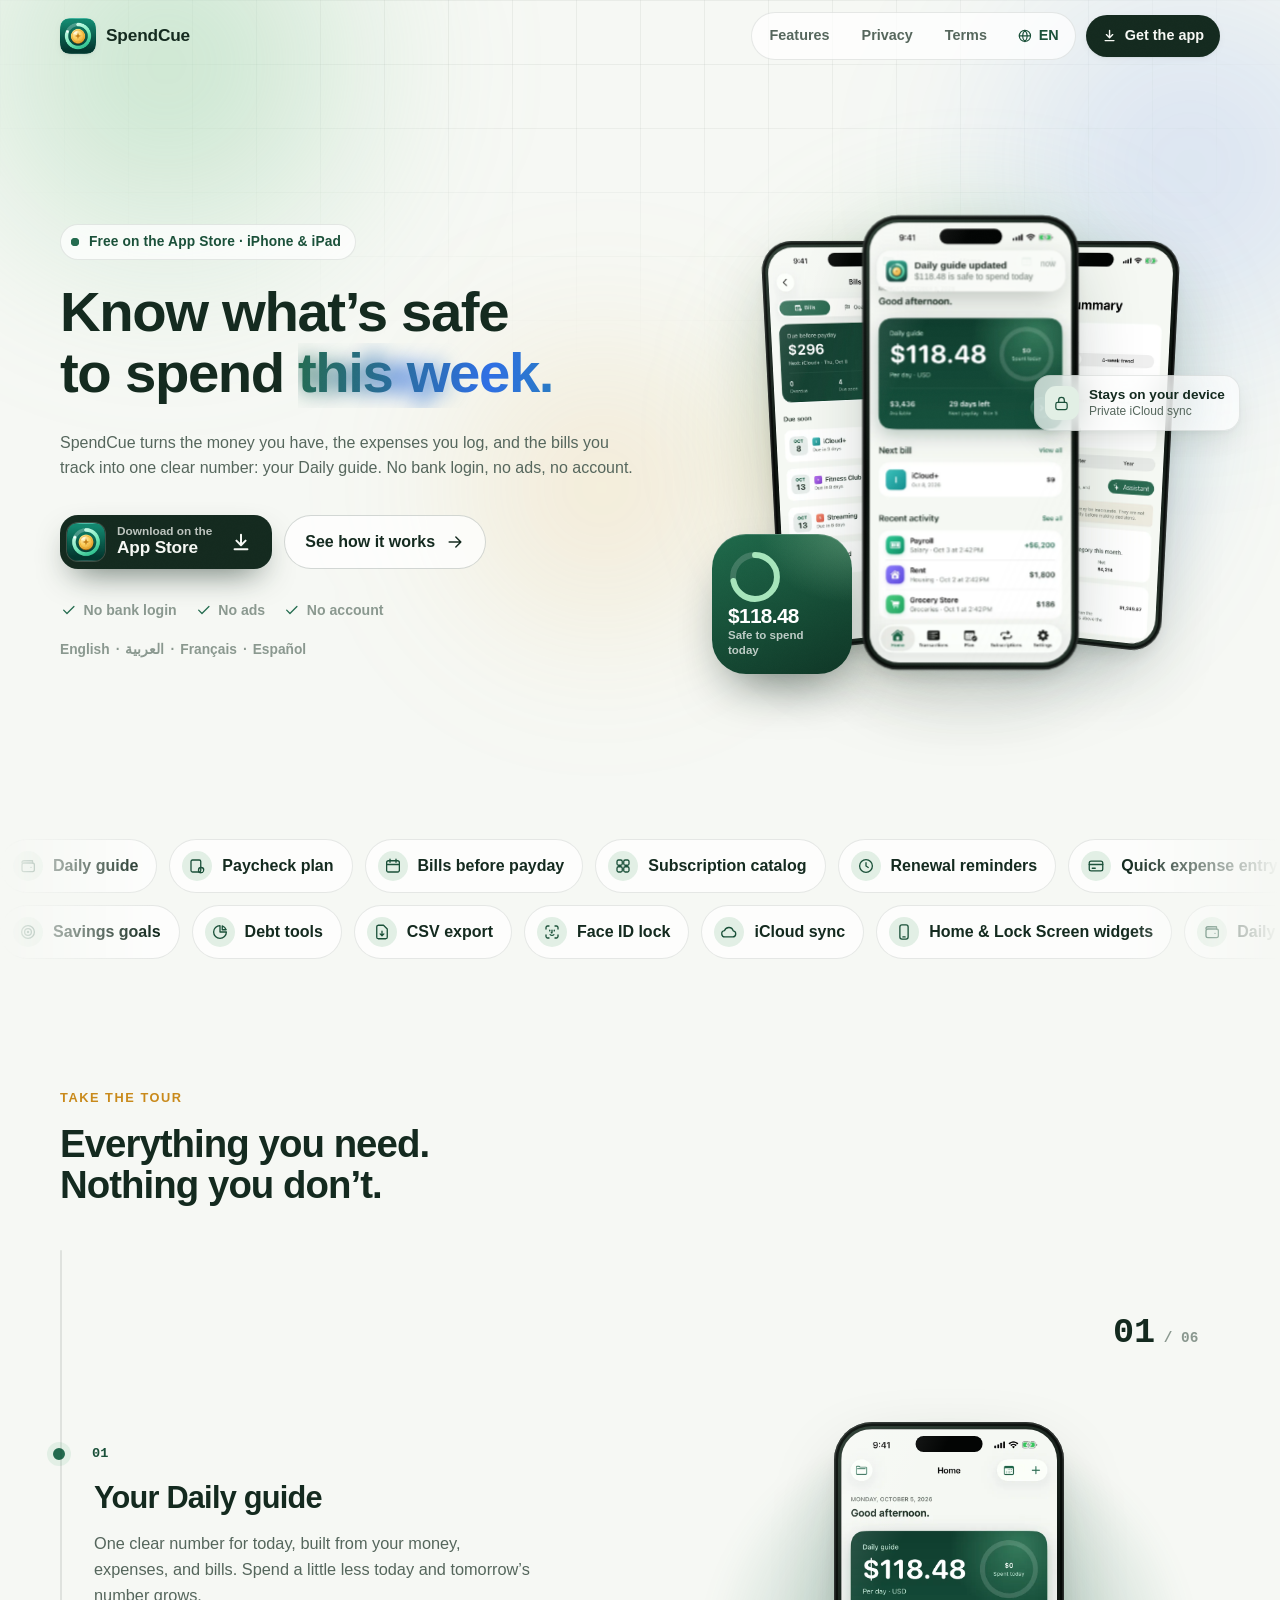
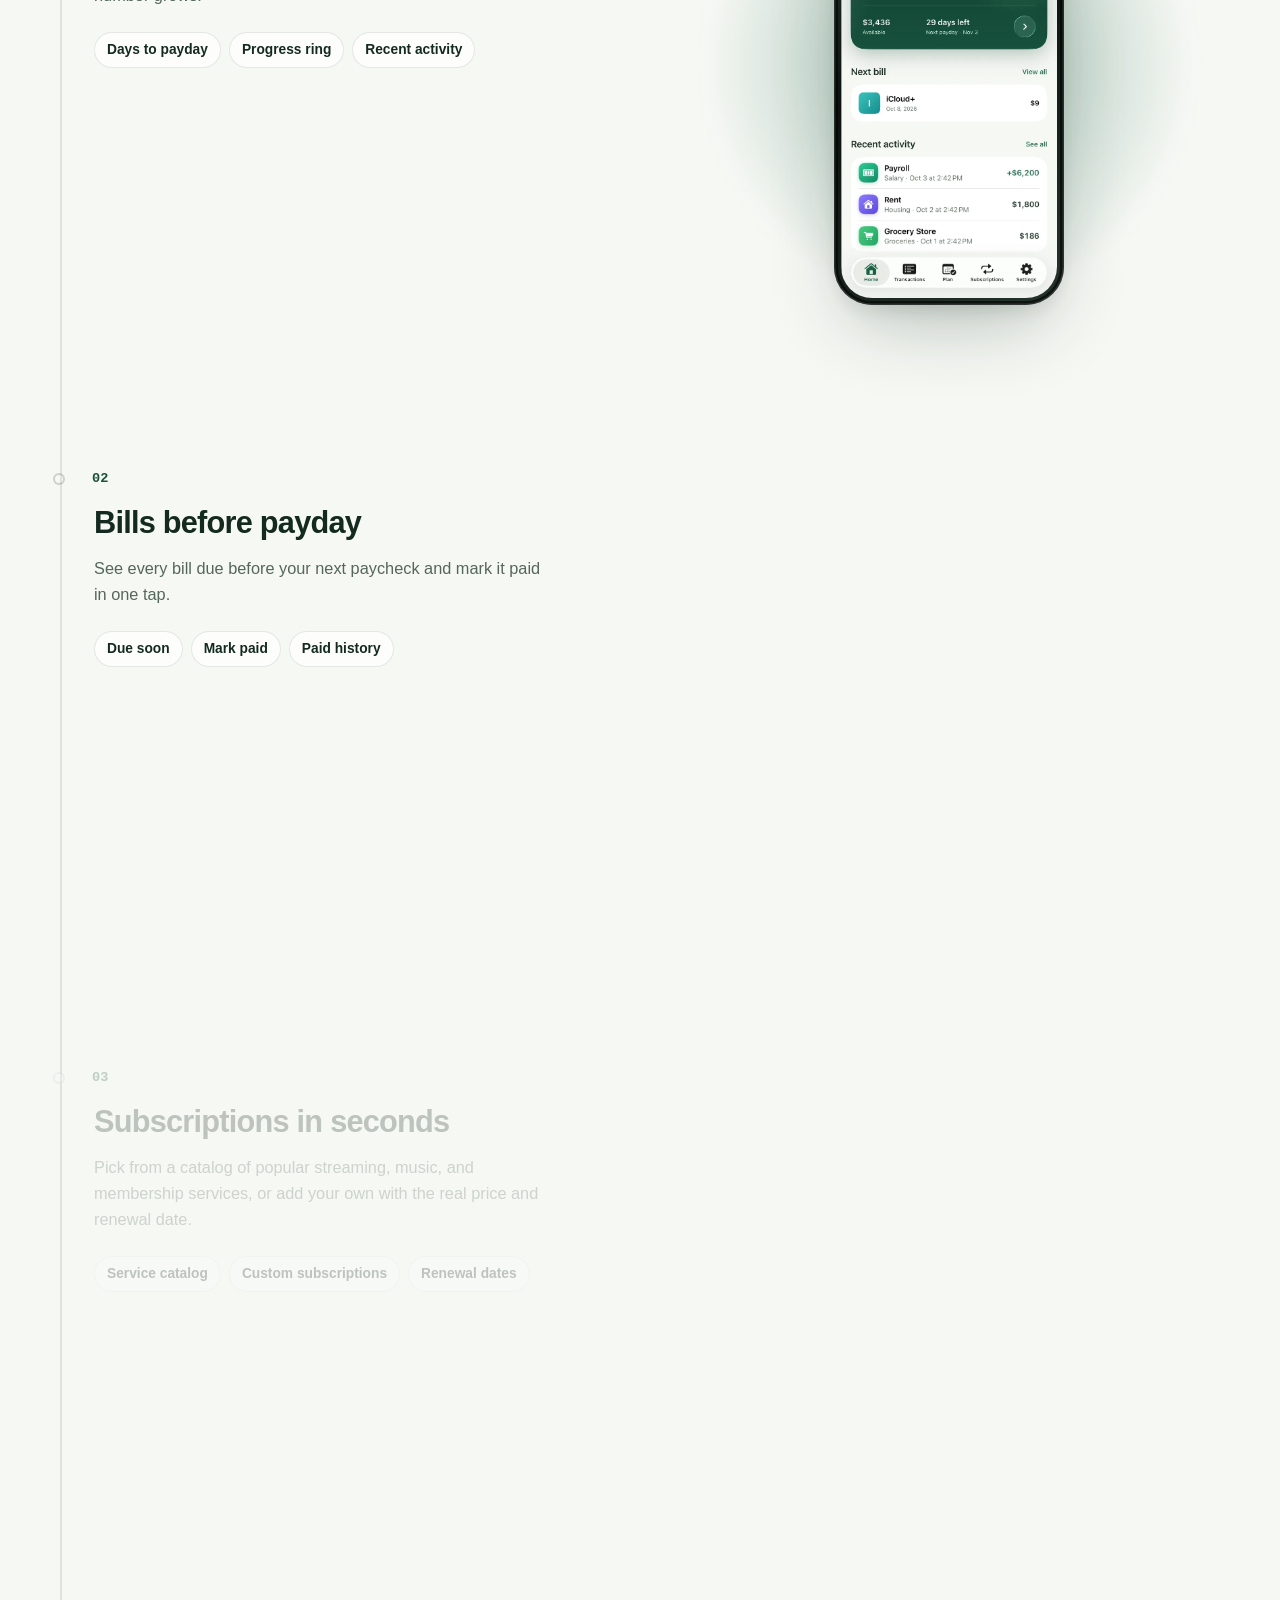
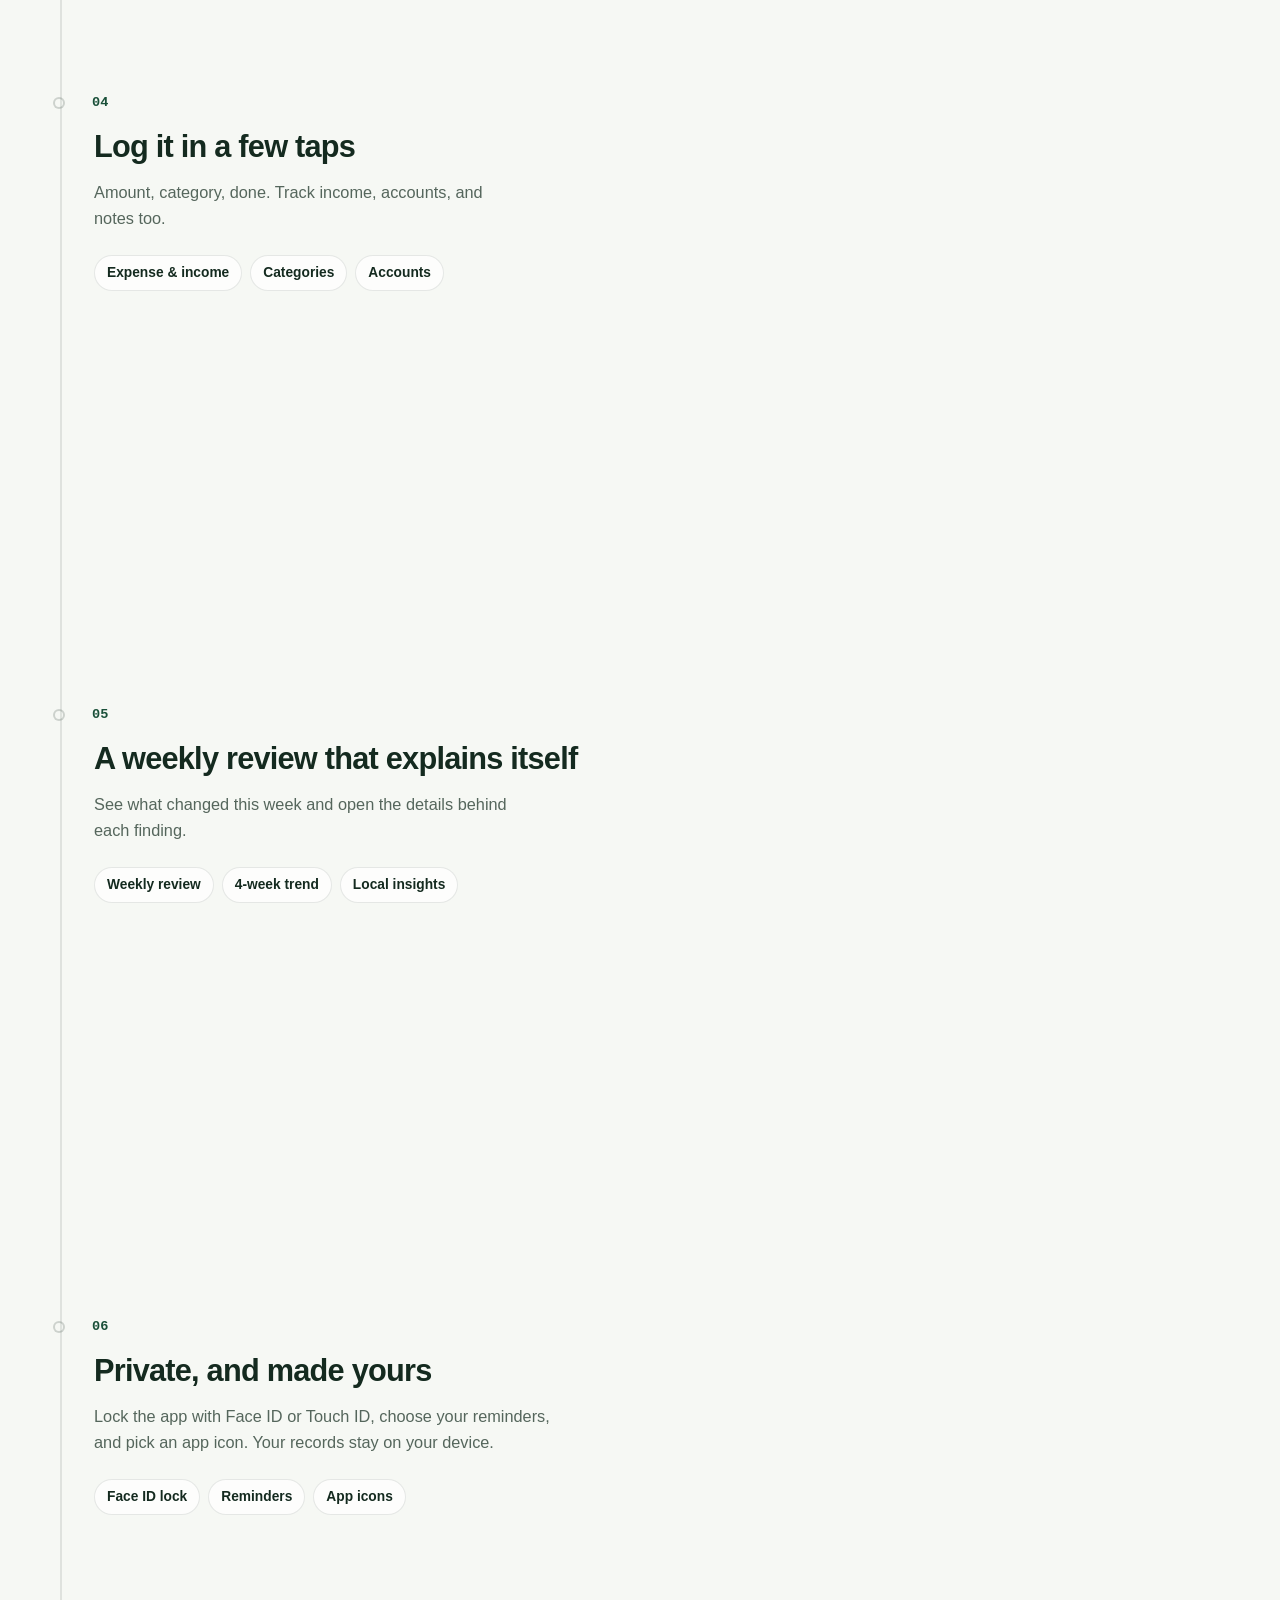
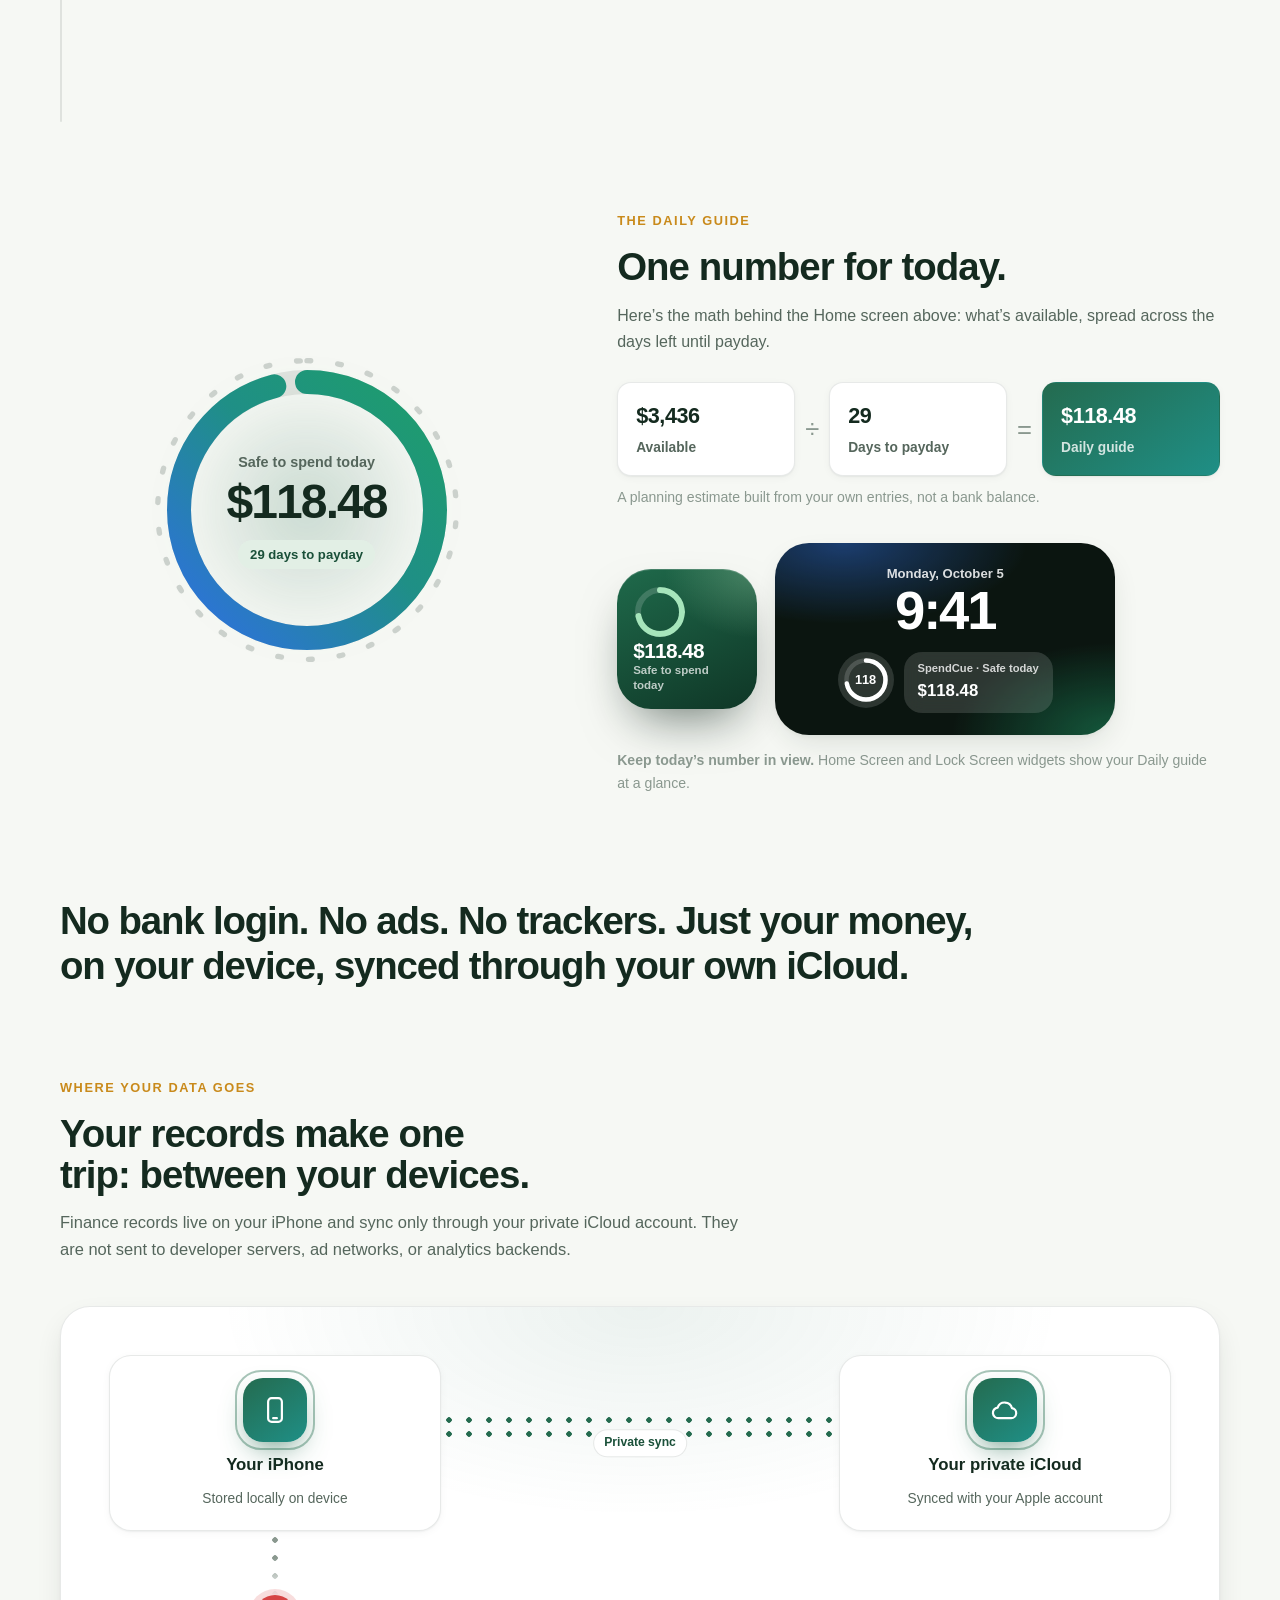
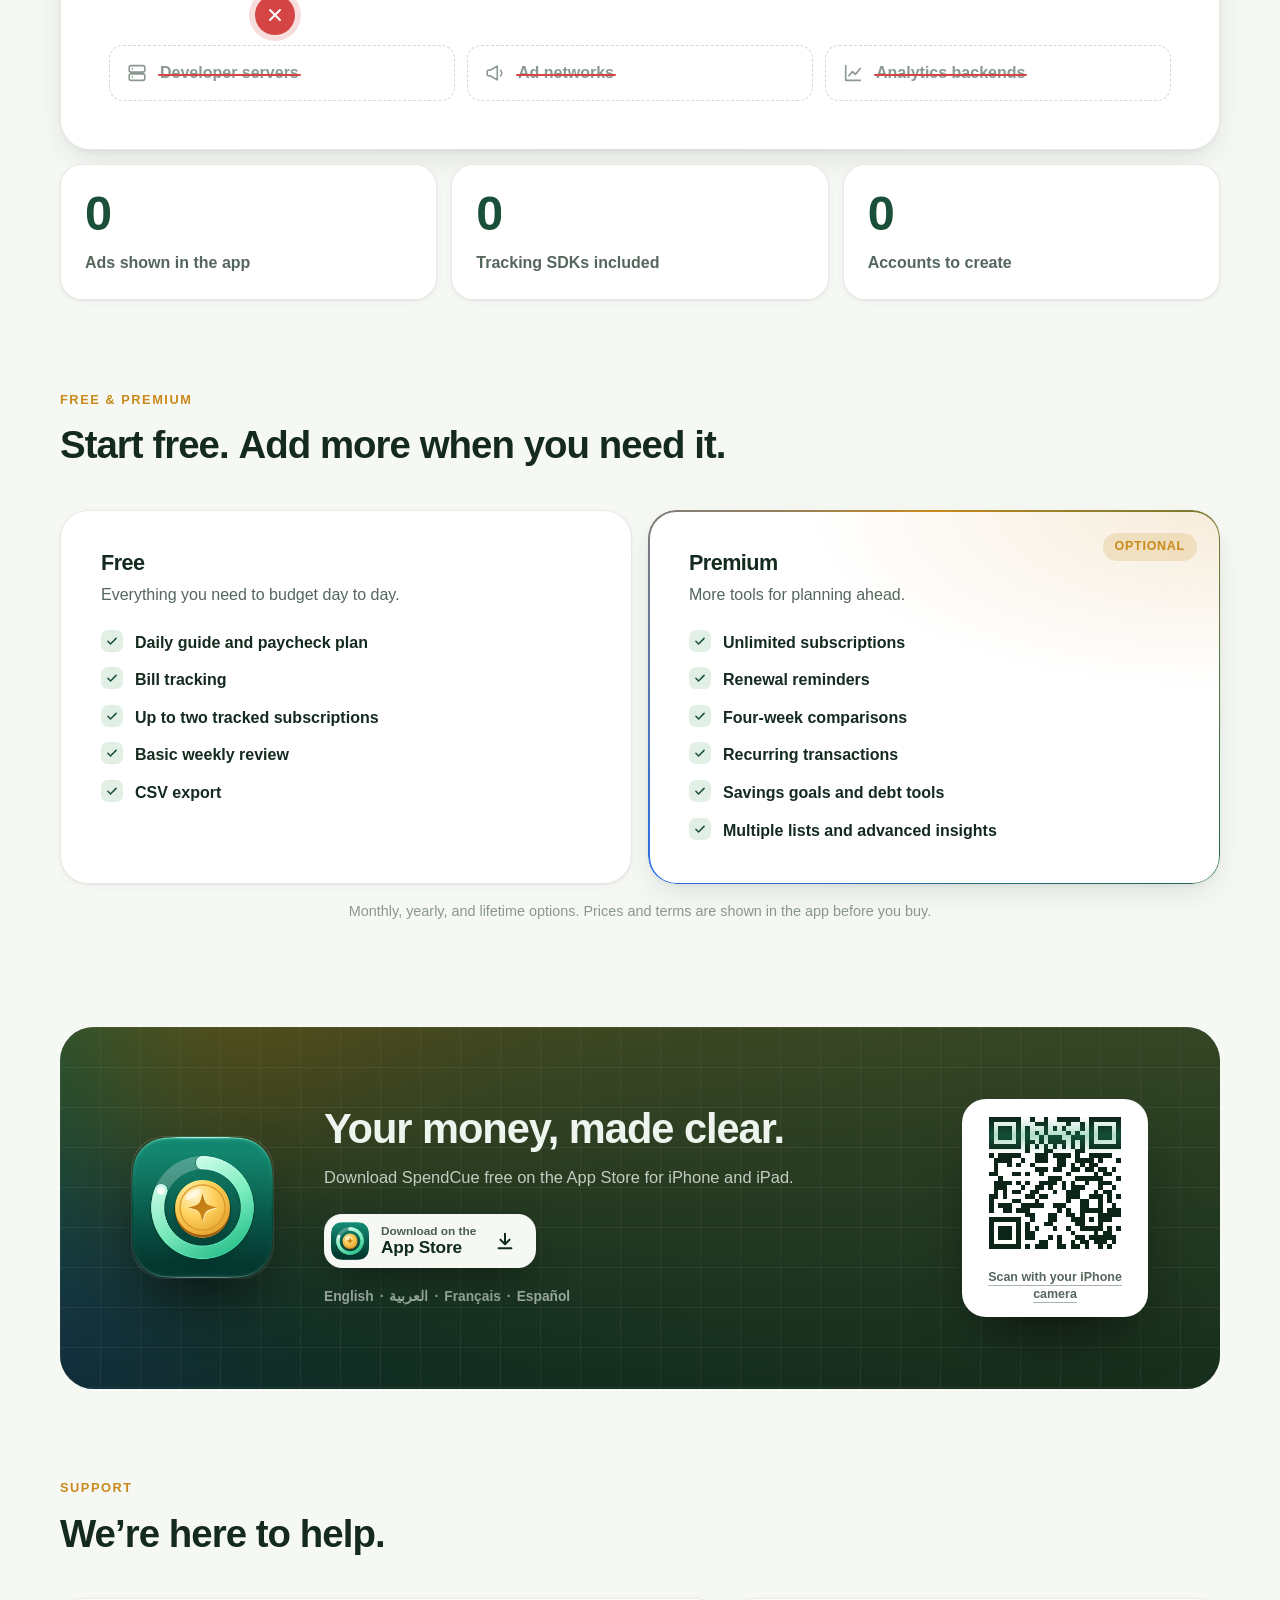
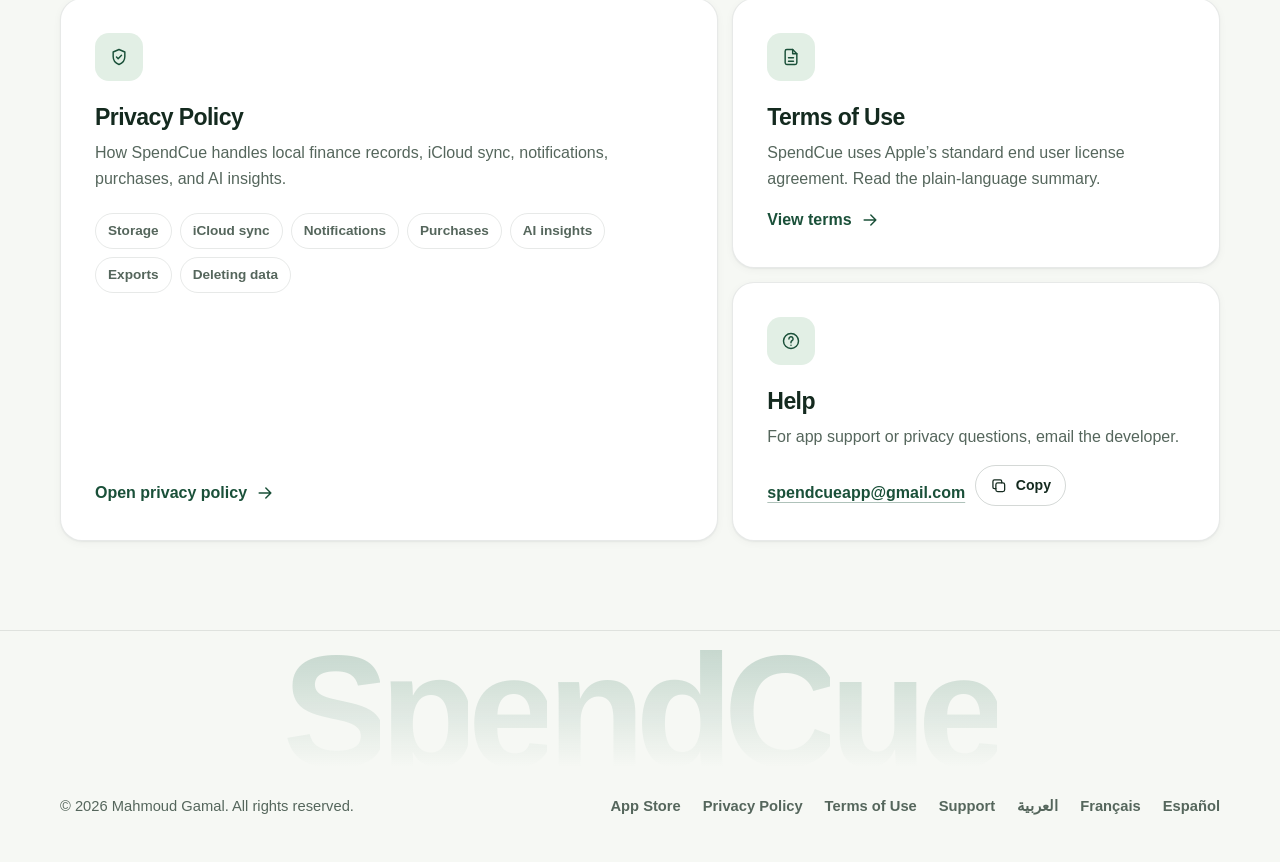
==== commit 6ffaa405: "Rebalance site sizing and refine the hero notification - Scale down type and components to a calmer " ====
--- a/docs/index.html
+++ b/docs/index.html
@@ -20,9 +20,9 @@
     <link rel="alternate" hreflang="x-default" href="https://mahmoudfotta.github.io/SpendCuePrivacy/">
     <link rel="icon" type="image/png" href="assets/icon.png">
     <link rel="apple-touch-icon" href="assets/apple-touch-icon.png">
-    <link rel="stylesheet" href="assets/styles.css">
+    <link rel="stylesheet" href="assets/styles.css?v=a21e62fc">
     <script>document.documentElement.classList.add("js")</script>
-    <script src="assets/site.js" defer></script>
+    <script src="assets/site.js?v=947a2ae6" defer></script>
   </head>
   <body>
     <a class="skip-link" href="#main">Skip to content</a>
--- a/docs/assets/styles.css
+++ b/docs/assets/styles.css
@@ -101,8 +101,8 @@
   background: var(--bg);
   color: var(--ink);
   font-family: -apple-system, BlinkMacSystemFont, "SF Pro Text", "Segoe UI", Roboto, "Noto Sans Arabic", "Helvetica Neue", sans-serif;
-  font-size: 17px;
-  line-height: 1.65;
+  font-size: 16px;
+  line-height: 1.6;
   -webkit-font-smoothing: antialiased;
   text-rendering: optimizeLegibility;
 }
@@ -370,8 +370,8 @@
   align-items: center;
   justify-content: center;
   gap: 10px;
-  min-height: 52px;
-  padding: 12px 22px;
+  min-height: 50px;
+  padding: 11px 20px;
   overflow: hidden;
   border: 1px solid transparent;
   border-radius: 999px;
@@ -548,28 +548,28 @@
 }
 
 .hero h1 {
-  font-size: clamp(2.6rem, 6.4vw, 5.1rem);
+  font-size: clamp(2.3rem, 4.4vw, 3.75rem);
   font-weight: 760;
 }
 
 html[lang="fr"] .hero h1,
 html[lang="es"] .hero h1 {
-  font-size: clamp(2.4rem, 5.2vw, 4.3rem);
+  font-size: clamp(2.1rem, 4vw, 3.3rem);
 }
 
 html[lang="ar"] .hero h1 {
-  font-size: clamp(2.3rem, 5vw, 4.1rem);
+  font-size: clamp(2.1rem, 4vw, 3.4rem);
 }
 
 html[lang="ar"] .doc-hero h1 {
-  font-size: clamp(2.2rem, 4.6vw, 3.7rem);
+  font-size: clamp(1.9rem, 3.6vw, 2.9rem);
 }
 
 .lede {
   max-width: 600px;
   margin-top: 26px;
   color: var(--muted);
-  font-size: clamp(1.08rem, 1.6vw, 1.24rem);
+  font-size: clamp(1rem, 1.2vw, 1.12rem);
 }
 
 .actions {
@@ -688,23 +688,23 @@
    -------------------------------------------------------------------------- */
 
 .section {
-  padding-block: clamp(56px, 9vw, 120px);
+  padding-block: clamp(52px, 7vw, 96px);
 }
 
 .section-head {
-  max-width: 720px;
-  margin-bottom: clamp(32px, 5vw, 56px);
+  max-width: 680px;
+  margin-bottom: clamp(28px, 4vw, 44px);
 }
 
 .section-head h2 {
-  font-size: clamp(2rem, 4.4vw, 3.3rem);
+  font-size: clamp(1.7rem, 3vw, 2.5rem);
   font-weight: 740;
 }
 
 .section-head p {
-  margin-top: 18px;
+  margin-top: 14px;
   color: var(--muted);
-  font-size: 1.12rem;
+  font-size: 1.03rem;
 }
 
 .kicker {
@@ -846,7 +846,7 @@
 
 .tile h3 {
   margin: 24px 0 10px;
-  font-size: clamp(1.35rem, 2.4vw, 1.75rem);
+  font-size: clamp(1.2rem, 1.8vw, 1.45rem);
 }
 
 .tile p {
@@ -989,7 +989,7 @@
 }
 
 .cta h2 {
-  font-size: clamp(1.8rem, 3.6vw, 2.7rem);
+  font-size: clamp(1.6rem, 2.8vw, 2.2rem);
 }
 
 .cta p {
@@ -1031,7 +1031,7 @@
 }
 
 .doc-hero h1 {
-  font-size: clamp(2.4rem, 5.6vw, 4.4rem);
+  font-size: clamp(2.1rem, 4vw, 3.3rem);
   font-weight: 760;
 }
 
@@ -1192,7 +1192,7 @@
 
 .doc h2 {
   margin-bottom: 18px;
-  font-size: clamp(1.45rem, 2.6vw, 1.9rem);
+  font-size: clamp(1.25rem, 1.9vw, 1.55rem);
   font-weight: 720;
 }
 
@@ -1606,10 +1606,10 @@
 .notifs {
   position: absolute;
   top: 6.4%;
-  right: 3%;
-  left: 3%;
+  right: 3.5%;
+  left: 3.5%;
   z-index: 3;
-  height: 64px;
+  height: calc(var(--pw) * 0.19);
 }
 
 .notif {
@@ -1617,10 +1617,11 @@
   inset: 0;
   display: flex;
   align-items: center;
-  gap: 9px;
-  padding: 9px 11px;
-  border-radius: 18px;
-  background: rgba(250, 252, 249, 0.78);
+  gap: 7px;
+  padding: 0 9px;
+  border-radius: calc(var(--pw) * 0.07);
+  background: rgba(250, 252, 249, 0.8);
+  color: #101d16;
   box-shadow: 0 10px 30px -8px rgba(16, 29, 22, 0.35);
   backdrop-filter: blur(16px) saturate(170%);
   -webkit-backdrop-filter: blur(16px) saturate(170%);
@@ -1640,10 +1641,12 @@
   transition: opacity 0.35s, transform 0.45s var(--ease-in-out);
 }
 
-.notif img {
-  width: 30px;
-  height: 30px;
-  border-radius: 8px;
+.phone-screen .notif img {
+  flex: none;
+  width: calc(var(--pw) * 0.1);
+  height: calc(var(--pw) * 0.1);
+  border-radius: 22%;
+  object-fit: cover;
 }
 
 .notif > div {
@@ -1660,19 +1663,34 @@
 }
 
 .notif b {
-  font-size: 10.5px;
+  font-size: 9.5px;
+  line-height: 1.25;
 }
 
 .notif small {
   color: #66736b;
-  font-size: 9.5px;
+  font-size: 8.5px;
+  line-height: 1.25;
+}
+
+@media (prefers-color-scheme: dark) {
+  .notif {
+    background: rgba(44, 50, 47, 0.82);
+    color: #f2f5f2;
+    box-shadow: 0 10px 30px -8px rgba(0, 0, 0, 0.6), inset 0 0 0 0.5px rgba(255, 255, 255, 0.12);
+  }
+
+  .notif small,
+  .notif time {
+    color: #a9b3ad;
+  }
 }
 
 .notif time {
-  margin-inline-start: auto;
   align-self: flex-start;
+  margin-top: calc(var(--pw) * 0.035);
   color: #8a958f;
-  font-size: 9px;
+  font-size: 8px;
 }
 
 @supports (animation-timeline: view()) {
@@ -1768,7 +1786,7 @@
 .manifesto {
   max-width: 980px;
   margin: 0;
-  font-size: clamp(1.9rem, 4.6vw, 3.6rem);
+  font-size: clamp(1.5rem, 3vw, 2.4rem);
   font-weight: 720;
   line-height: 1.18;
   letter-spacing: -0.03em;
@@ -2041,7 +2059,7 @@
 .stat strong {
   display: flex;
   align-items: flex-end;
-  font-size: clamp(3rem, 6vw, 4.4rem);
+  font-size: clamp(2.4rem, 3.8vw, 3.2rem);
   font-weight: 780;
   line-height: 1;
   letter-spacing: -0.04em;
@@ -2086,7 +2104,7 @@
   display: block;
   margin: 0 auto -0.18em;
   overflow: hidden;
-  font-size: clamp(4.5rem, 19vw, 16rem);
+  font-size: clamp(3.5rem, 13vw, 10rem);
   font-weight: 820;
   line-height: 1;
   letter-spacing: -0.06em;
@@ -2470,8 +2488,8 @@
   display: inline-flex;
   align-items: center;
   gap: 12px;
-  min-height: 60px;
-  padding: 9px 22px 9px 9px;
+  min-height: 54px;
+  padding: 7px 20px 7px 7px;
   overflow: hidden;
   border-radius: 18px;
   background: var(--ink);
@@ -2501,8 +2519,8 @@
 }
 
 .store-btn img {
-  width: 42px;
-  height: 42px;
+  width: 38px;
+  height: 38px;
   border-radius: 11px;
   box-shadow: 0 0 0 1px color-mix(in srgb, var(--bg) 18%, transparent);
 }
@@ -2517,7 +2535,7 @@
 
 .store-btn b {
   display: block;
-  font-size: 1.22rem;
+  font-size: 1.08rem;
   letter-spacing: -0.01em;
   line-height: 1.15;
 }
@@ -2627,7 +2645,7 @@
   --py: 0;
   position: relative;
   display: grid;
-  min-height: clamp(560px, 52vw, 700px);
+  min-height: clamp(520px, 44vw, 600px);
   place-items: center;
   perspective: 1600px;
 }
@@ -2644,7 +2662,7 @@
 }
 
 .fan {
-  --pw: clamp(220px, 20vw, 282px);
+  --pw: clamp(200px, 16.5vw, 246px);
   position: relative;
   width: var(--pw);
   transform: rotateY(calc(var(--px) * 12deg)) rotateX(calc(var(--py) * -8deg));
@@ -2702,7 +2720,7 @@
 .widget {
   display: grid;
   align-content: space-between;
-  width: 156px;
+  width: 140px;
   aspect-ratio: 1;
   padding: 16px;
   border-radius: 34px;
@@ -2741,7 +2759,7 @@
 
 .widget b {
   display: block;
-  font-size: 1.45rem;
+  font-size: 1.3rem;
   letter-spacing: -0.03em;
   line-height: 1.1;
   font-variant-numeric: tabular-nums;
@@ -2767,7 +2785,7 @@
 
 .showcase .chip.c1 {
   --d: 1.8s;
-  top: 12%;
+  top: 38%;
   inset-inline-start: auto;
   inset-inline-end: -4%;
 }
@@ -2810,7 +2828,7 @@
 
 .step {
   display: flex;
-  min-height: 82vh;
+  min-height: 68vh;
   flex-direction: column;
   justify-content: center;
   opacity: 0.25;
@@ -2854,14 +2872,14 @@
 .step h3 {
   max-width: 520px;
   margin-bottom: 16px;
-  font-size: clamp(1.9rem, 3.4vw, 2.9rem);
+  font-size: clamp(1.5rem, 2.4vw, 2rem);
   font-weight: 750;
 }
 
 .step p {
-  max-width: 480px;
+  max-width: 460px;
   color: var(--muted);
-  font-size: 1.12rem;
+  font-size: 1.02rem;
 }
 
 .step ul {
@@ -2939,7 +2957,7 @@
 }
 
 .tour-phone {
-  --pw: clamp(240px, 21vw, 300px);
+  --pw: clamp(220px, 18vw, 262px);
 }
 
 .shot {
@@ -2980,7 +2998,7 @@
 .ring-hero {
   position: relative;
   display: grid;
-  width: min(380px, 100%);
+  width: min(320px, 100%);
   aspect-ratio: 1;
   margin-inline: auto;
   place-items: center;
@@ -3045,7 +3063,7 @@
 .ring-center strong {
   display: block;
   margin: 4px 0;
-  font-size: clamp(2.8rem, 6vw, 4rem);
+  font-size: clamp(2.2rem, 4vw, 3rem);
   font-weight: 780;
   letter-spacing: -0.04em;
   line-height: 1;
@@ -3082,7 +3100,7 @@
 
 .eq-tile b {
   display: block;
-  font-size: 1.6rem;
+  font-size: 1.35rem;
   letter-spacing: -0.02em;
   font-variant-numeric: tabular-nums;
 }
@@ -3128,7 +3146,7 @@
 }
 
 .daily h2 {
-  font-size: clamp(2rem, 4.4vw, 3.3rem);
+  font-size: clamp(1.7rem, 3vw, 2.5rem);
   font-weight: 740;
 }
 
@@ -3165,7 +3183,7 @@
 }
 
 .lock .time {
-  font-size: 4rem;
+  font-size: 3.4rem;
   font-weight: 700;
   letter-spacing: -0.04em;
   line-height: 1;
@@ -3251,7 +3269,7 @@
 }
 
 .plan h3 {
-  font-size: 1.6rem;
+  font-size: 1.35rem;
 }
 
 .plan .plan-sub {
@@ -3365,14 +3383,14 @@
 }
 
 .download h2 {
-  font-size: clamp(2.2rem, 5vw, 3.8rem);
+  font-size: clamp(1.8rem, 3.4vw, 2.6rem);
   font-weight: 780;
 }
 
 .download p {
-  margin: 14px 0 26px;
+  margin: 12px 0 24px;
   color: rgba(238, 245, 238, 0.78);
-  font-size: 1.12rem;
+  font-size: 1.03rem;
 }
 
 .download .langs {
@@ -3381,7 +3399,7 @@
 
 .big-icon {
   position: relative;
-  width: clamp(120px, 14vw, 180px);
+  width: clamp(110px, 11vw, 150px);
   aspect-ratio: 1;
   overflow: hidden;
   border-radius: 23%;
@@ -3417,8 +3435,8 @@
 }
 
 .qr svg {
-  width: 150px;
-  height: 150px;
+  width: 132px;
+  height: 132px;
 }
 
 .qr small {
@@ -3627,23 +3645,28 @@
   .fan .p-right { transform: translateX(44%) translateZ(-160px) rotateY(-24deg) rotateZ(3deg); }
 
   .showcase .widget {
-    width: 128px;
-    padding: 13px;
-    border-radius: 28px;
+    width: 108px;
+    padding: 11px;
+    border-radius: 24px;
     inset-inline-start: 0;
+    bottom: 6%;
   }
 
   .showcase .widget .ring {
-    width: 42px;
-    height: 42px;
+    width: 34px;
+    height: 34px;
   }
 
   .showcase .widget b {
-    font-size: 1.15rem;
+    font-size: 1rem;
+  }
+
+  .showcase .widget small {
+    font-size: 0.62rem;
   }
 
   .showcase .chip.c1 {
-    inset-inline-end: 0;
+    display: none;
   }
 
   .store-btn {
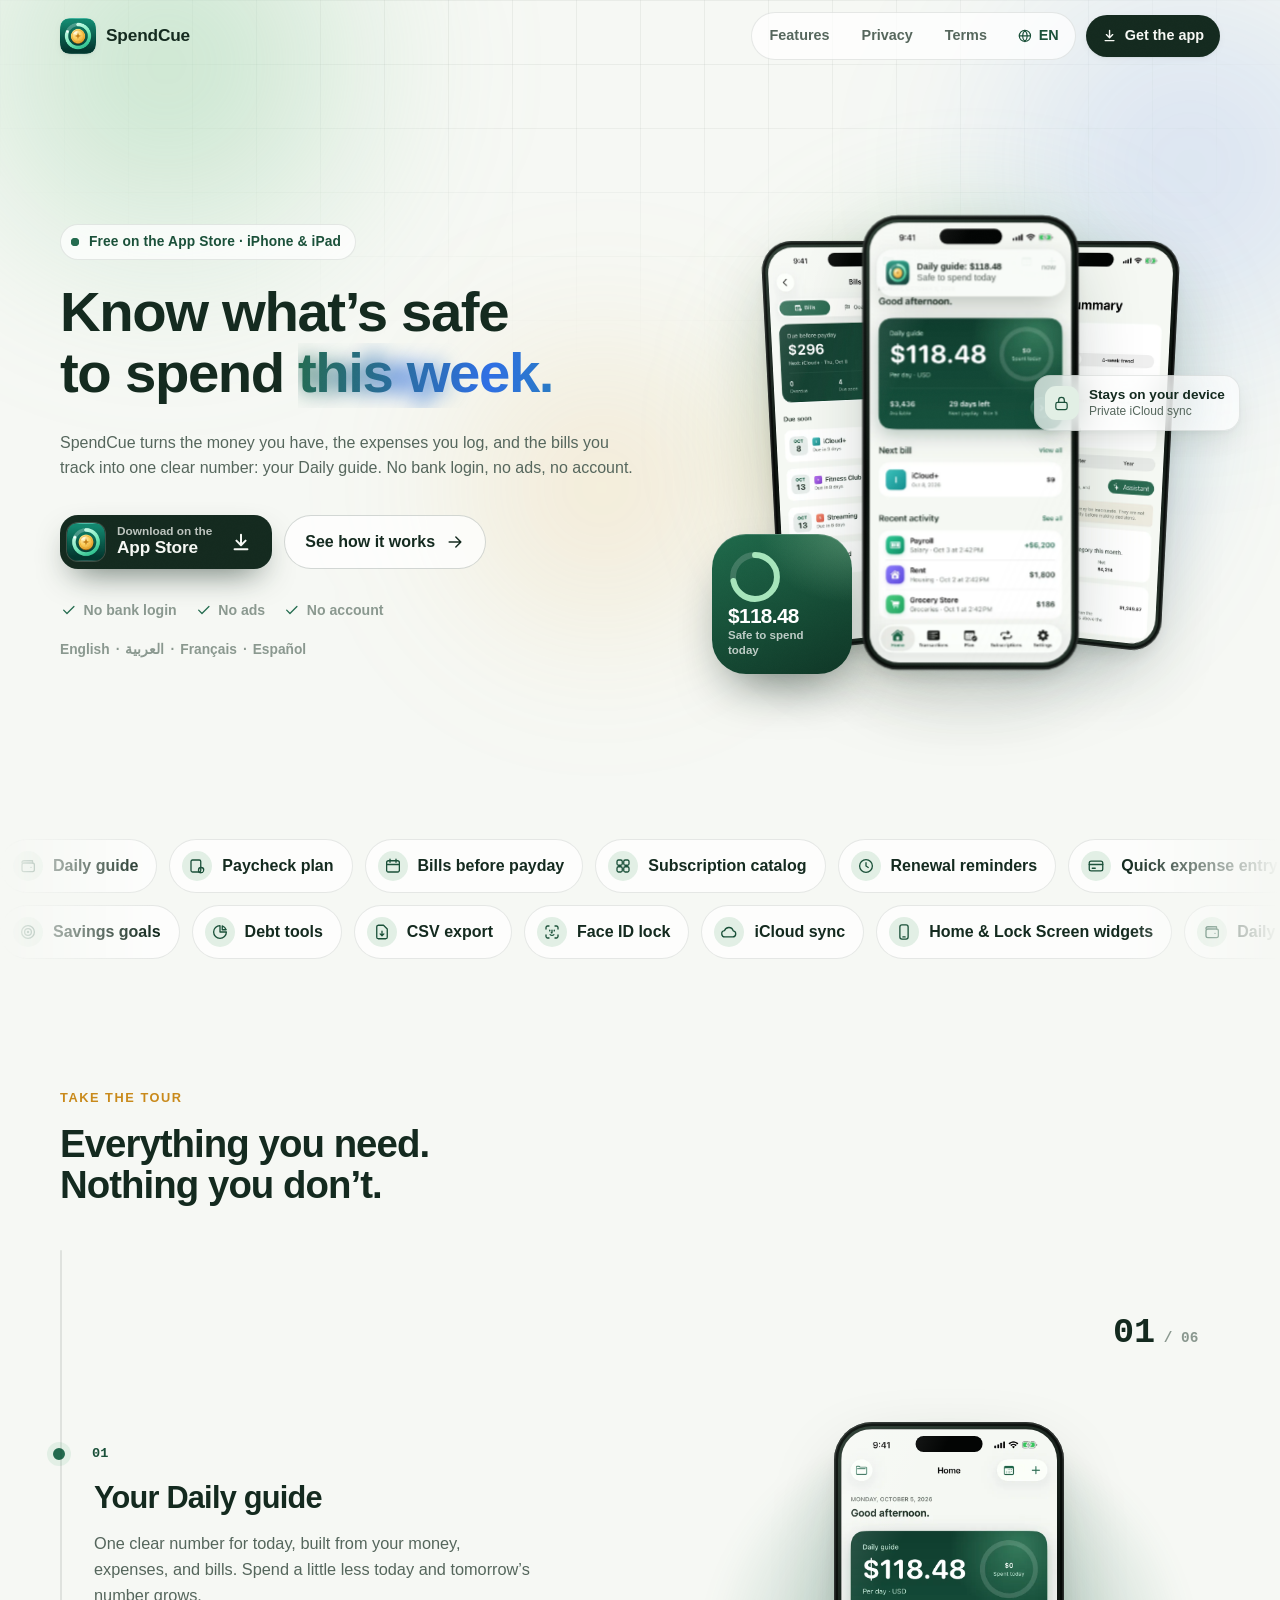
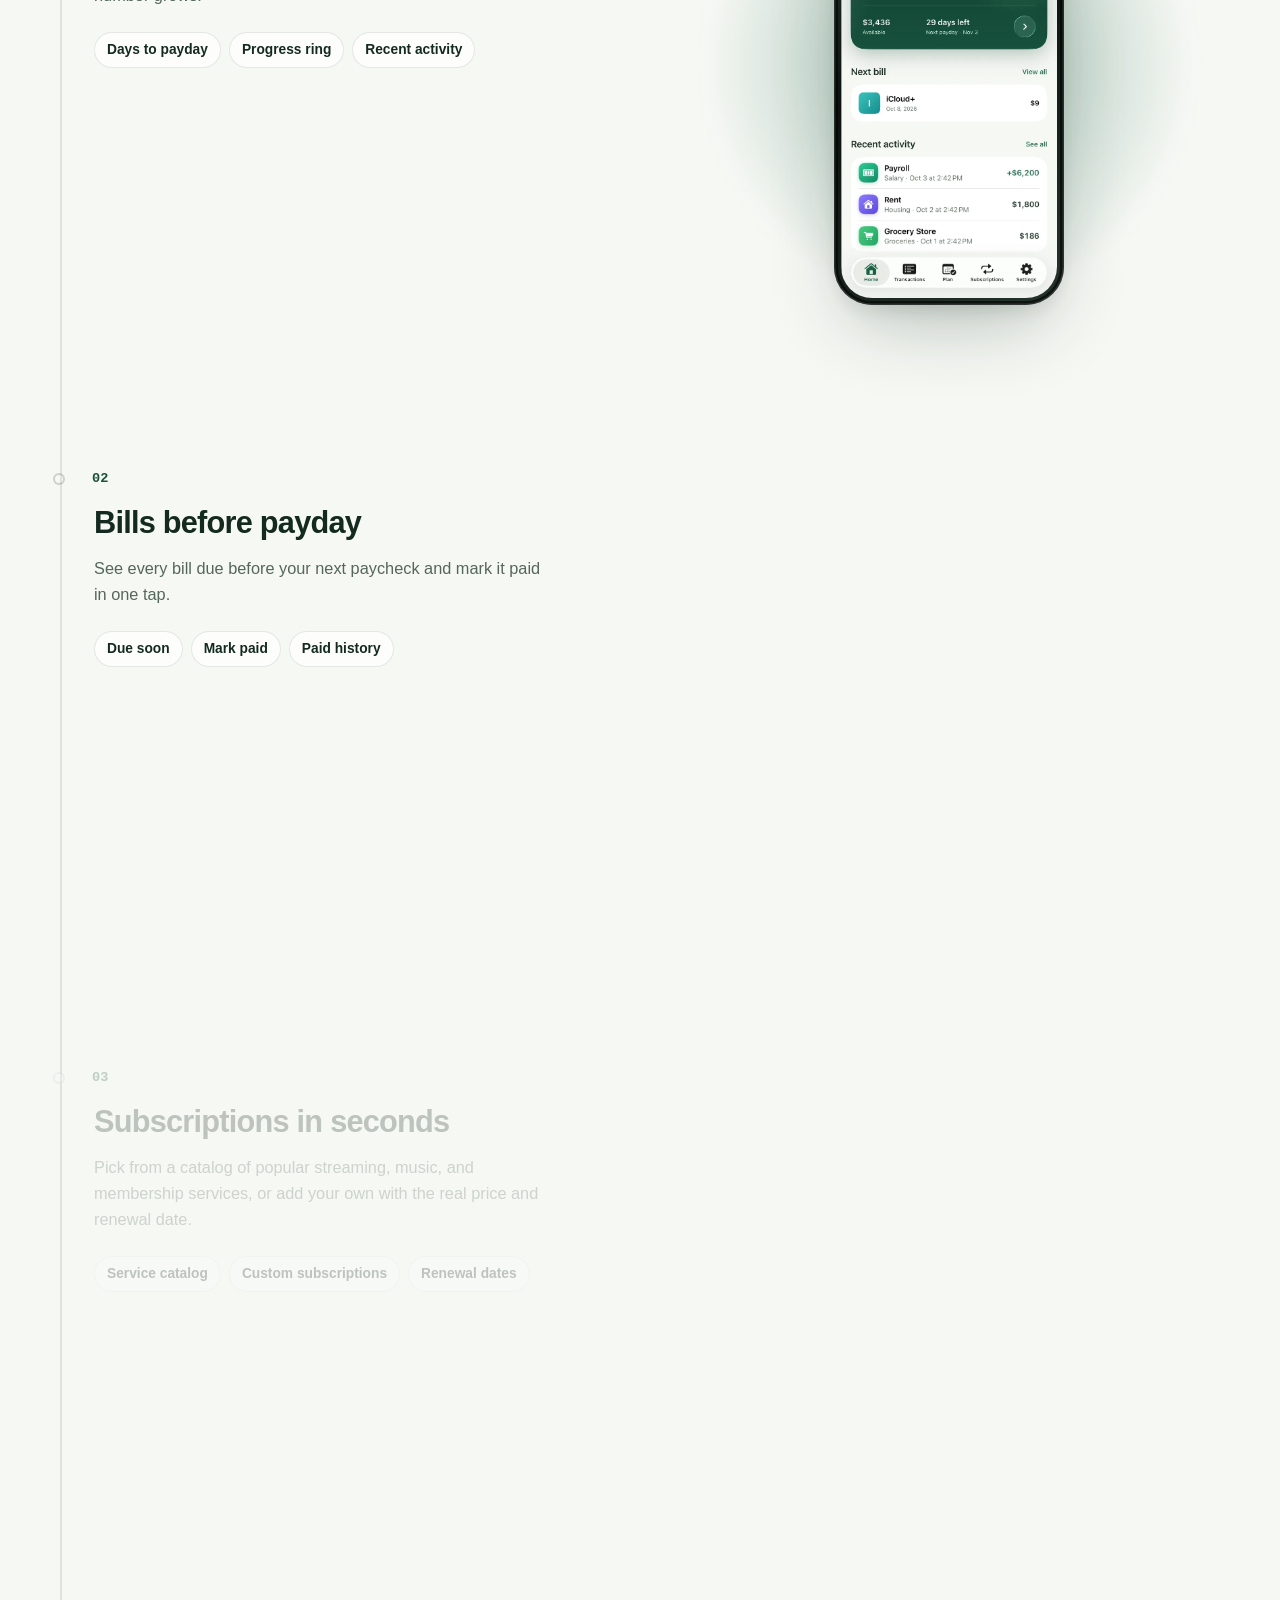
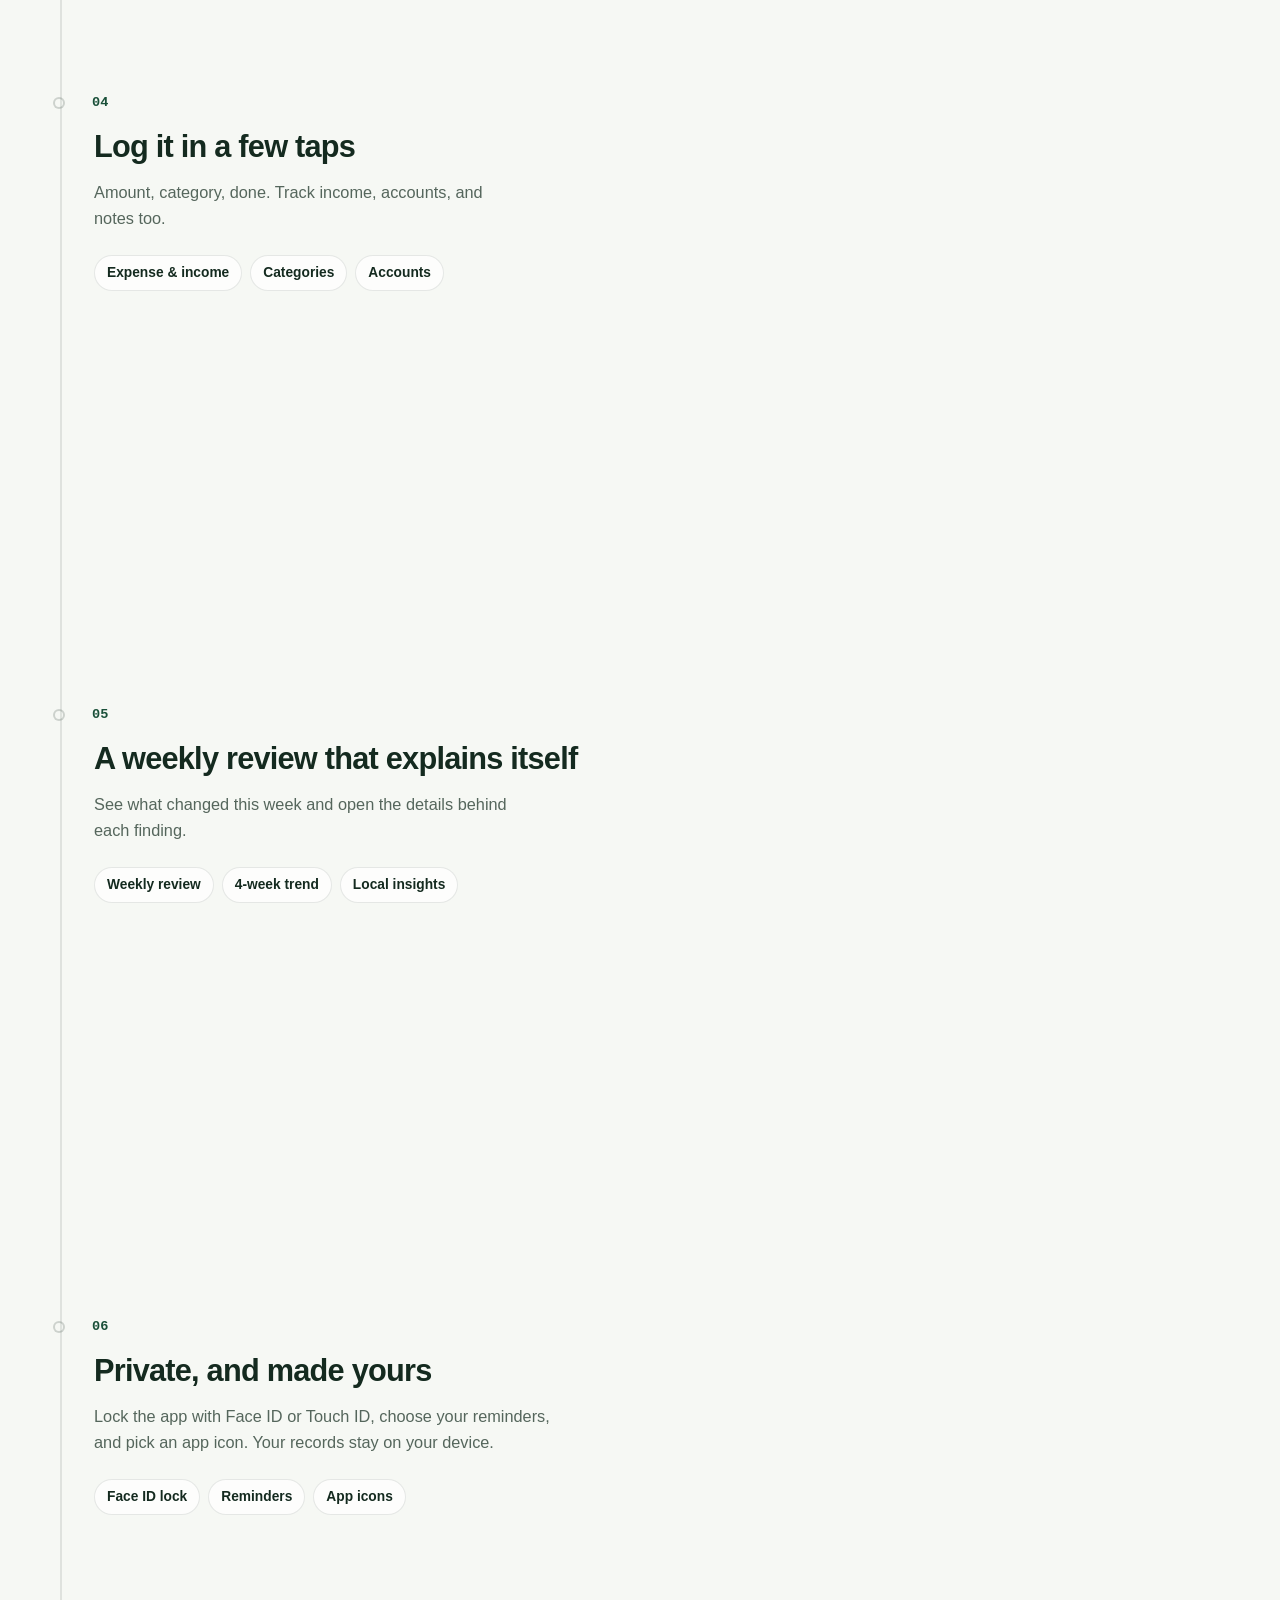
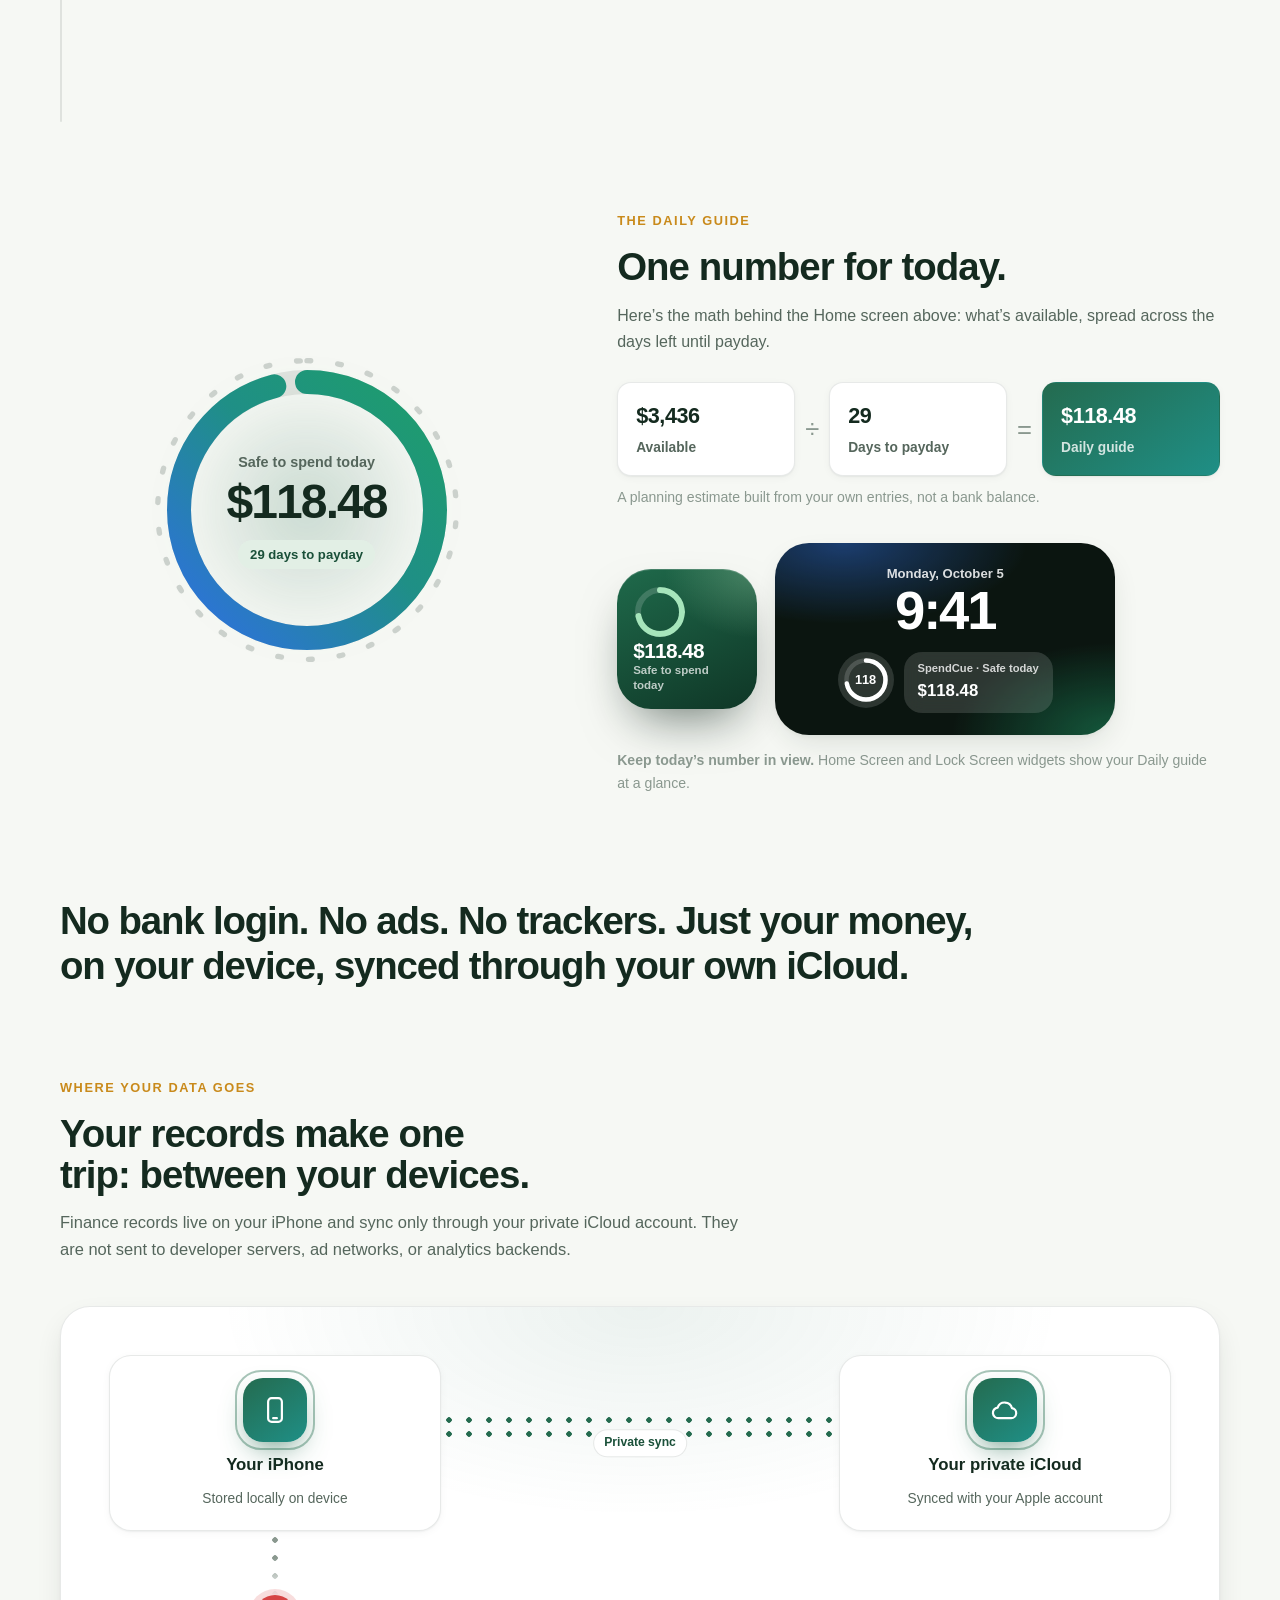
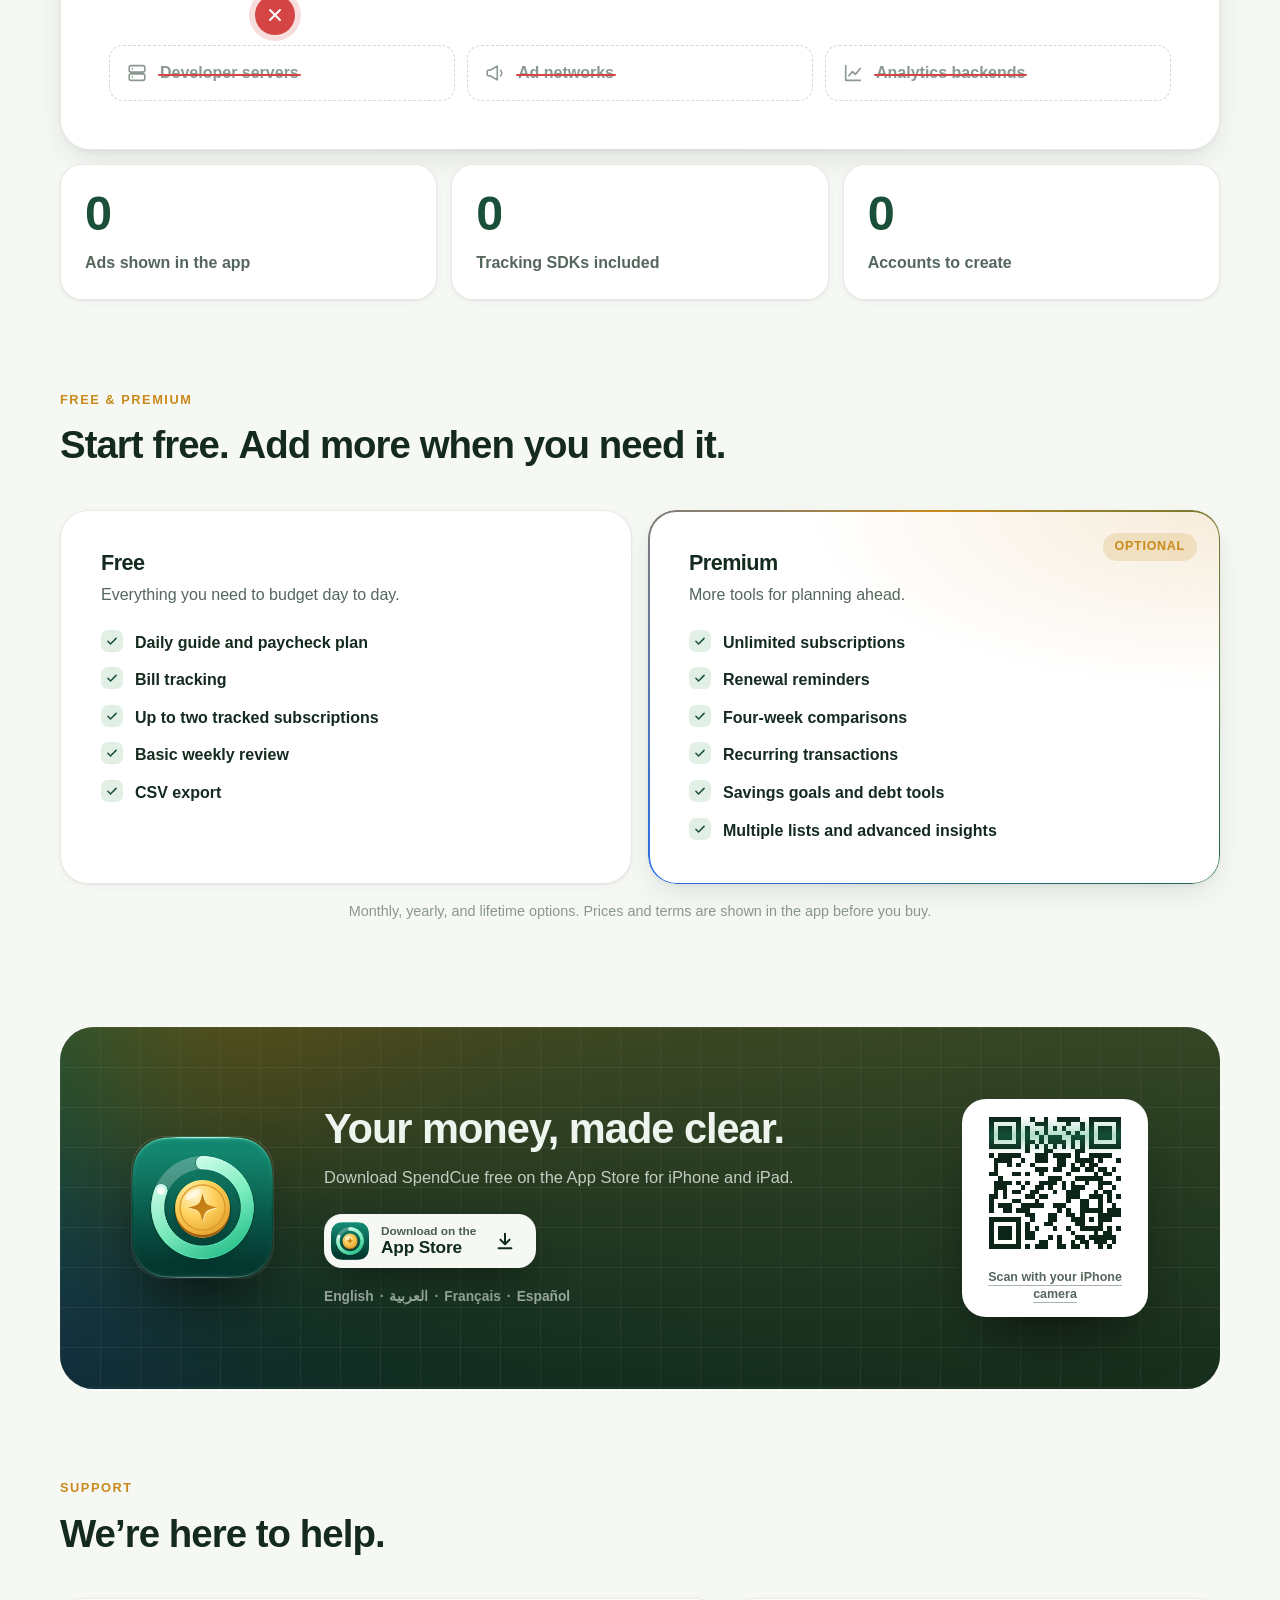
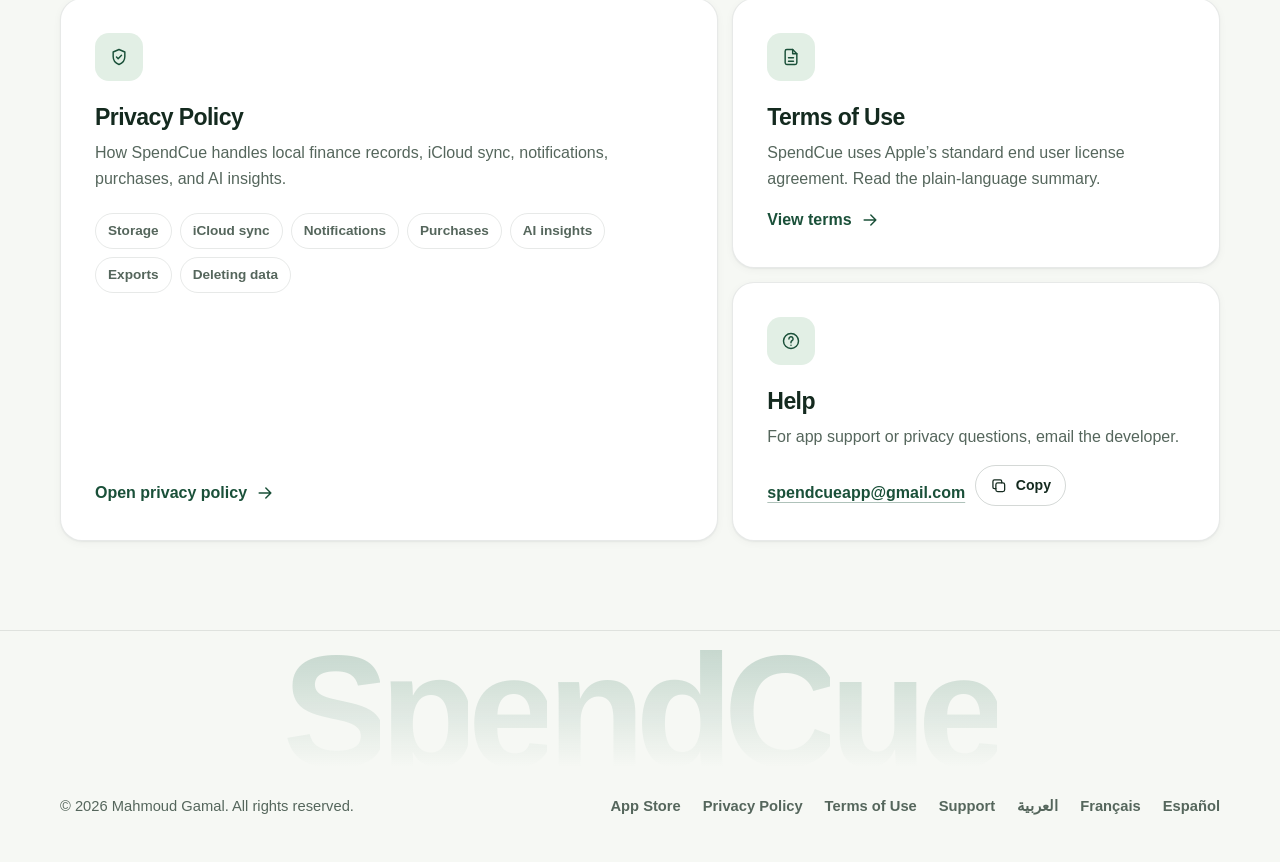
==== commit 5f1bf96b: "Redesign hero notification as an iOS-style banner - Lay out the banner like iOS: title and "now" on " ====
--- a/docs/index.html
+++ b/docs/index.html
@@ -20,7 +20,7 @@
     <link rel="alternate" hreflang="x-default" href="https://mahmoudfotta.github.io/SpendCuePrivacy/">
     <link rel="icon" type="image/png" href="assets/icon.png">
     <link rel="apple-touch-icon" href="assets/apple-touch-icon.png">
-    <link rel="stylesheet" href="assets/styles.css?v=a21e62fc">
+    <link rel="stylesheet" href="assets/styles.css?v=fd4d3d02">
     <script>document.documentElement.classList.add("js")</script>
     <script src="assets/site.js?v=947a2ae6" defer></script>
   </head>
@@ -76,7 +76,7 @@
             <div class="fan-float">
               <div class="phone p-side p-left"><div class="phone-screen"><picture class=""><source media="(prefers-color-scheme: dark)" srcset="assets/screens/en/dark/02-bills.webp"><img src="assets/screens/en/light/02-bills.webp" alt="Bills screen listing bills due before payday" width="640" height="1391" loading="eager" decoding="async"></picture></div></div>
               <div class="phone p-side p-right"><div class="phone-screen"><picture class=""><source media="(prefers-color-scheme: dark)" srcset="assets/screens/en/dark/05-review.webp"><img src="assets/screens/en/light/05-review.webp" alt="Weekly spending summary screen" width="640" height="1391" loading="eager" decoding="async"></picture></div></div>
-              <div class="phone p-center"><div class="phone-screen"><div class="notifs"><div class="notif"><img src="assets/icon.png" alt=""><div><b>Daily guide updated</b><small>$118.48 is safe to spend today</small></div><time>now</time></div><div class="notif"><img src="assets/icon.png" alt=""><div><b>iCloud+ is due in 3 days</b><small>$9 · Next bill before payday</small></div><time>now</time></div><div class="notif"><img src="assets/icon.png" alt=""><div><b>Your weekly review is ready</b><small>See what changed this week</small></div><time>now</time></div></div><picture class=""><source media="(prefers-color-scheme: dark)" srcset="assets/screens/en/dark/01-home.webp"><img src="assets/screens/en/light/01-home.webp" alt="Home screen with the Daily guide" width="640" height="1391" loading="eager" decoding="async"></picture></div></div>
+              <div class="phone p-center"><div class="phone-screen"><div class="notifs"><div class="notif"><img src="assets/icon.png" alt=""><div><span class="nt"><b>Daily guide: $118.48</b><time>now</time></span><small>Safe to spend today</small></div></div><div class="notif"><img src="assets/icon.png" alt=""><div><span class="nt"><b>iCloud+ due in 3 days</b><time>now</time></span><small>$9 · before payday</small></div></div><div class="notif"><img src="assets/icon.png" alt=""><div><span class="nt"><b>Weekly review is ready</b><time>now</time></span><small>See what changed</small></div></div></div><picture class=""><source media="(prefers-color-scheme: dark)" srcset="assets/screens/en/dark/01-home.webp"><img src="assets/screens/en/light/01-home.webp" alt="Home screen with the Daily guide" width="640" height="1391" loading="eager" decoding="async"></picture></div></div>
             </div>
           </div>
           <div class="widget"><svg class="ring" viewBox="0 0 64 64" style="--to: 28"><circle class="track" cx="32" cy="32" r="26" pathLength="100"/><circle class="bar" cx="32" cy="32" r="26" pathLength="100"/></svg><div><b>$118.48</b><small>Safe to spend today</small></div></div>
--- a/docs/assets/styles.css
+++ b/docs/assets/styles.css
@@ -1605,26 +1605,30 @@
 
 .notifs {
   position: absolute;
-  top: 6.4%;
+  top: 6.2%;
   right: 3.5%;
   left: 3.5%;
   z-index: 3;
-  height: calc(var(--pw) * 0.19);
-}
-
+  height: calc(var(--pw) * 0.215);
+}
+
+/* iOS-style banner: icon · [title …… now] / body */
 .notif {
   position: absolute;
   inset: 0;
   display: flex;
   align-items: center;
-  gap: 7px;
-  padding: 0 9px;
-  border-radius: calc(var(--pw) * 0.07);
-  background: rgba(250, 252, 249, 0.8);
+  gap: calc(var(--pw) * 0.034);
+  padding: 0 calc(var(--pw) * 0.042);
+  border-radius: calc(var(--pw) * 0.075);
+  background: rgba(250, 252, 249, 0.84);
   color: #101d16;
   box-shadow: 0 10px 30px -8px rgba(16, 29, 22, 0.35);
-  backdrop-filter: blur(16px) saturate(170%);
-  -webkit-backdrop-filter: blur(16px) saturate(170%);
+  backdrop-filter: blur(18px) saturate(170%);
+  -webkit-backdrop-filter: blur(18px) saturate(170%);
+  font-size: calc(var(--pw) * 0.041);
+  line-height: 1.28;
+  text-align: start;
   opacity: 0;
   transform: translateY(-120%) scale(0.92);
   transition: opacity 0.5s var(--ease-out), transform 0.7s var(--spring);
@@ -1643,9 +1647,9 @@
 
 .phone-screen .notif img {
   flex: none;
-  width: calc(var(--pw) * 0.1);
-  height: calc(var(--pw) * 0.1);
-  border-radius: 22%;
+  width: calc(var(--pw) * 0.112);
+  height: calc(var(--pw) * 0.112);
+  border-radius: 23%;
   object-fit: cover;
 }
 
@@ -1654,43 +1658,51 @@
   min-width: 0;
 }
 
+.notif .nt {
+  display: flex;
+  align-items: baseline;
+  gap: 6px;
+}
+
 .notif b,
 .notif small {
-  display: block;
   overflow: hidden;
   white-space: nowrap;
   text-overflow: ellipsis;
 }
 
 .notif b {
-  font-size: 9.5px;
-  line-height: 1.25;
+  flex: 1;
+  min-width: 0;
+  font-weight: 650;
 }
 
 .notif small {
-  color: #66736b;
-  font-size: 8.5px;
-  line-height: 1.25;
+  display: block;
+  color: #4e5a53;
+  font-size: 1em;
+}
+
+.notif time {
+  flex: none;
+  color: #7c8882;
+  font-size: 0.86em;
 }
 
 @media (prefers-color-scheme: dark) {
   .notif {
-    background: rgba(44, 50, 47, 0.82);
+    background: rgba(44, 50, 47, 0.86);
     color: #f2f5f2;
     box-shadow: 0 10px 30px -8px rgba(0, 0, 0, 0.6), inset 0 0 0 0.5px rgba(255, 255, 255, 0.12);
   }
 
-  .notif small,
+  .notif small {
+    color: #c3ccc6;
+  }
+
   .notif time {
-    color: #a9b3ad;
-  }
-}
-
-.notif time {
-  align-self: flex-start;
-  margin-top: calc(var(--pw) * 0.035);
-  color: #8a958f;
-  font-size: 8px;
+    color: #95a09a;
+  }
 }
 
 @supports (animation-timeline: view()) {
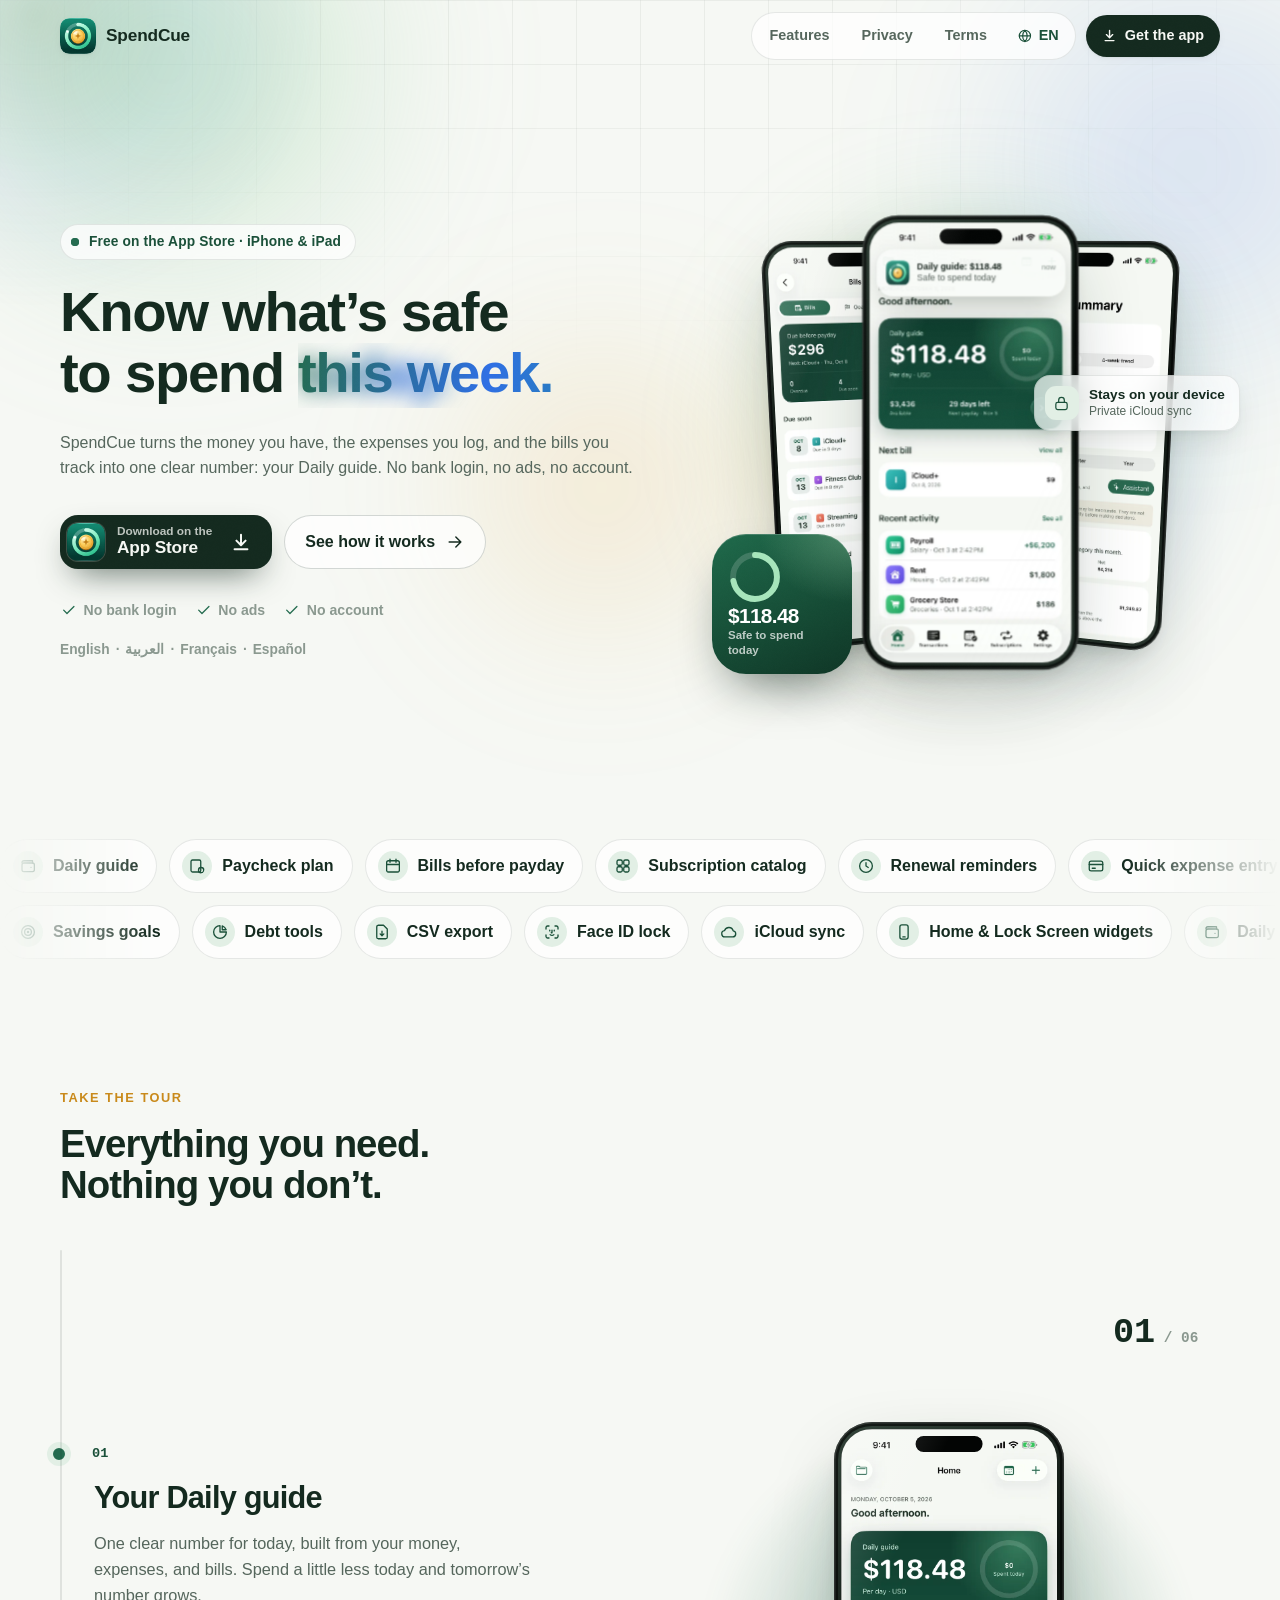
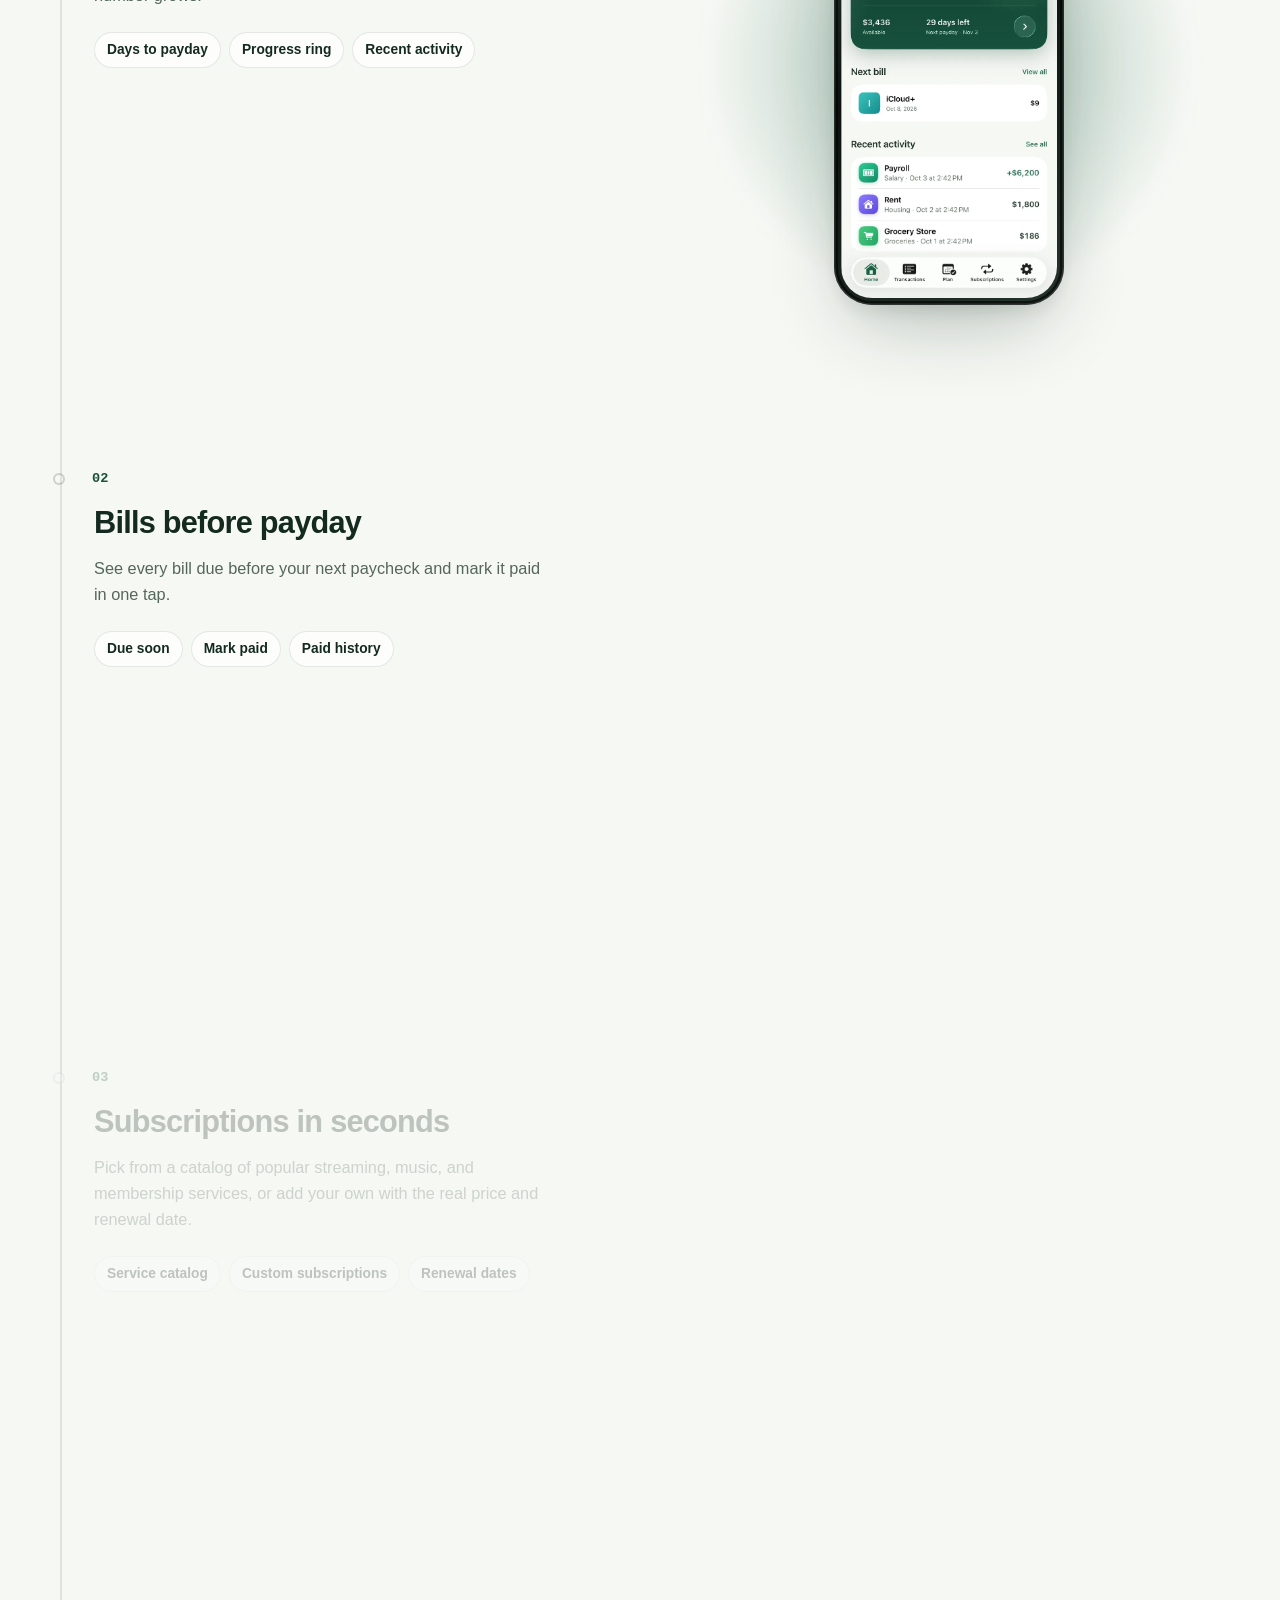
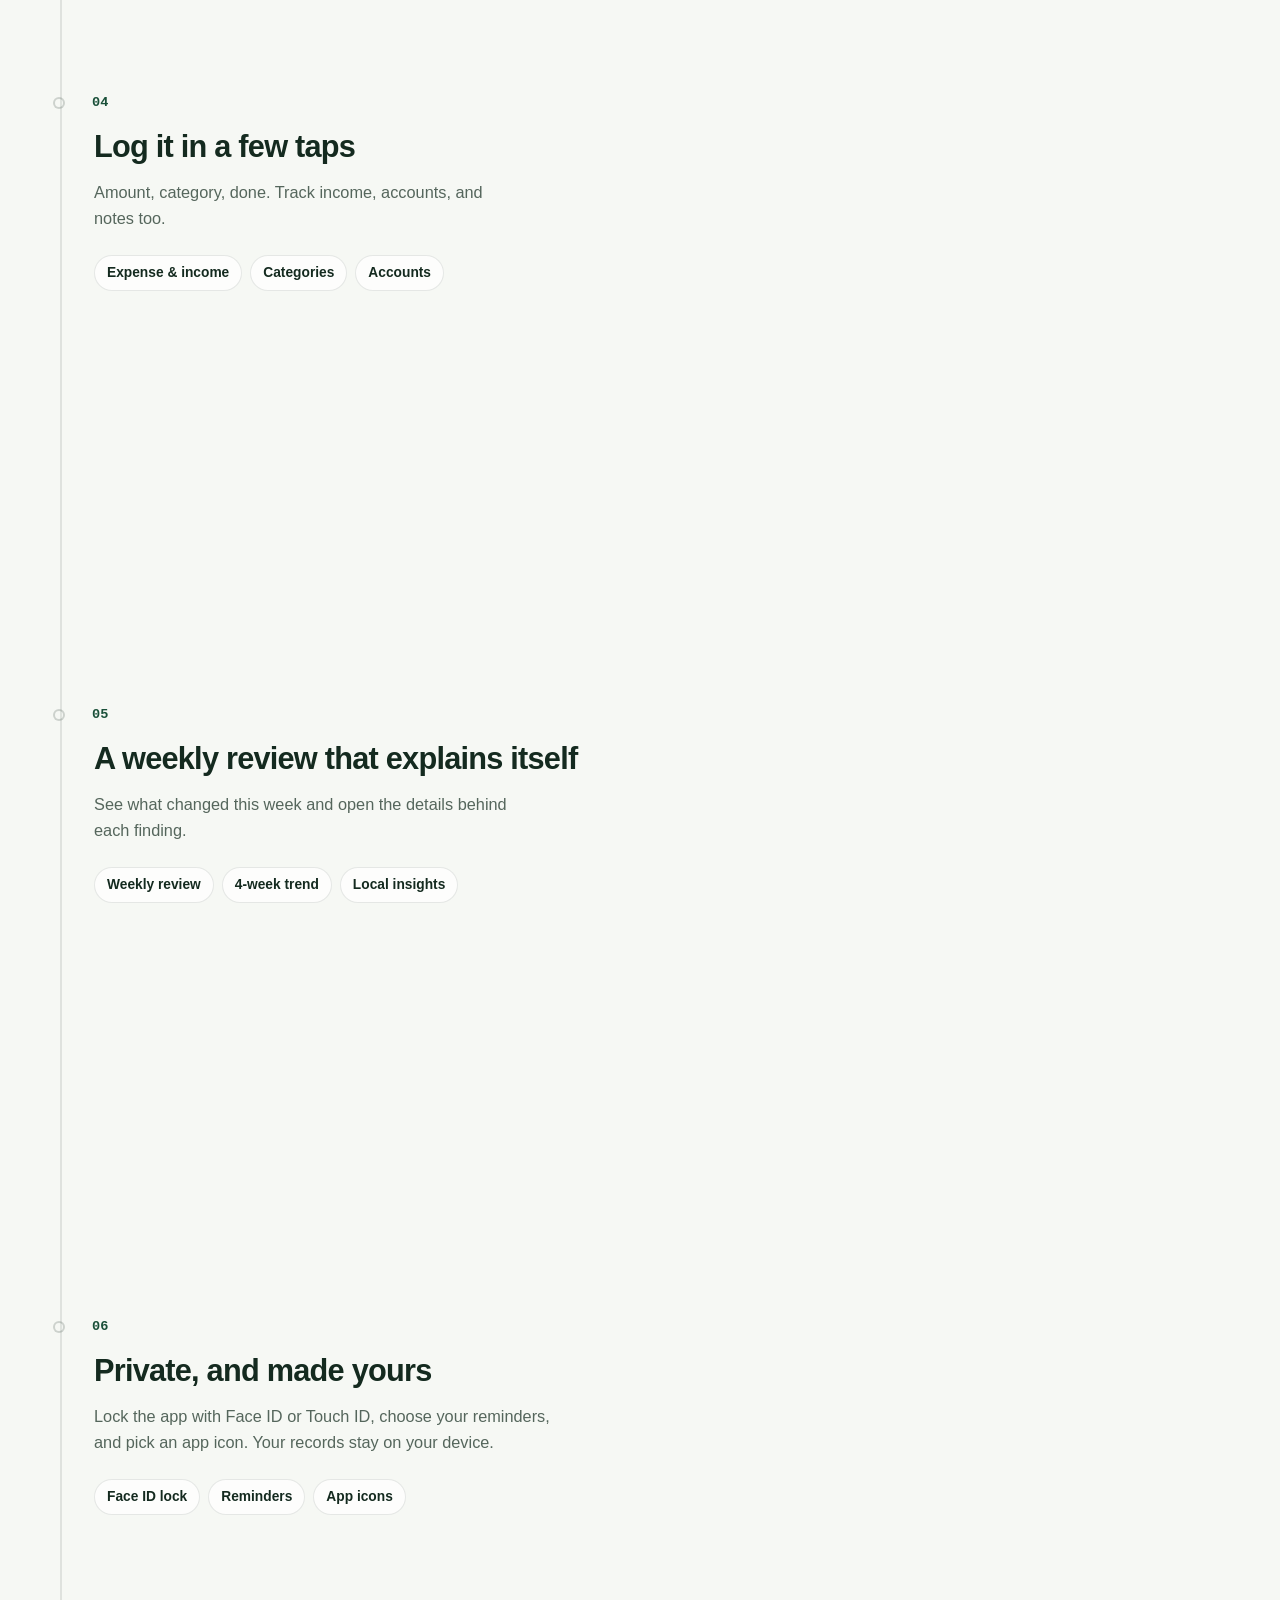
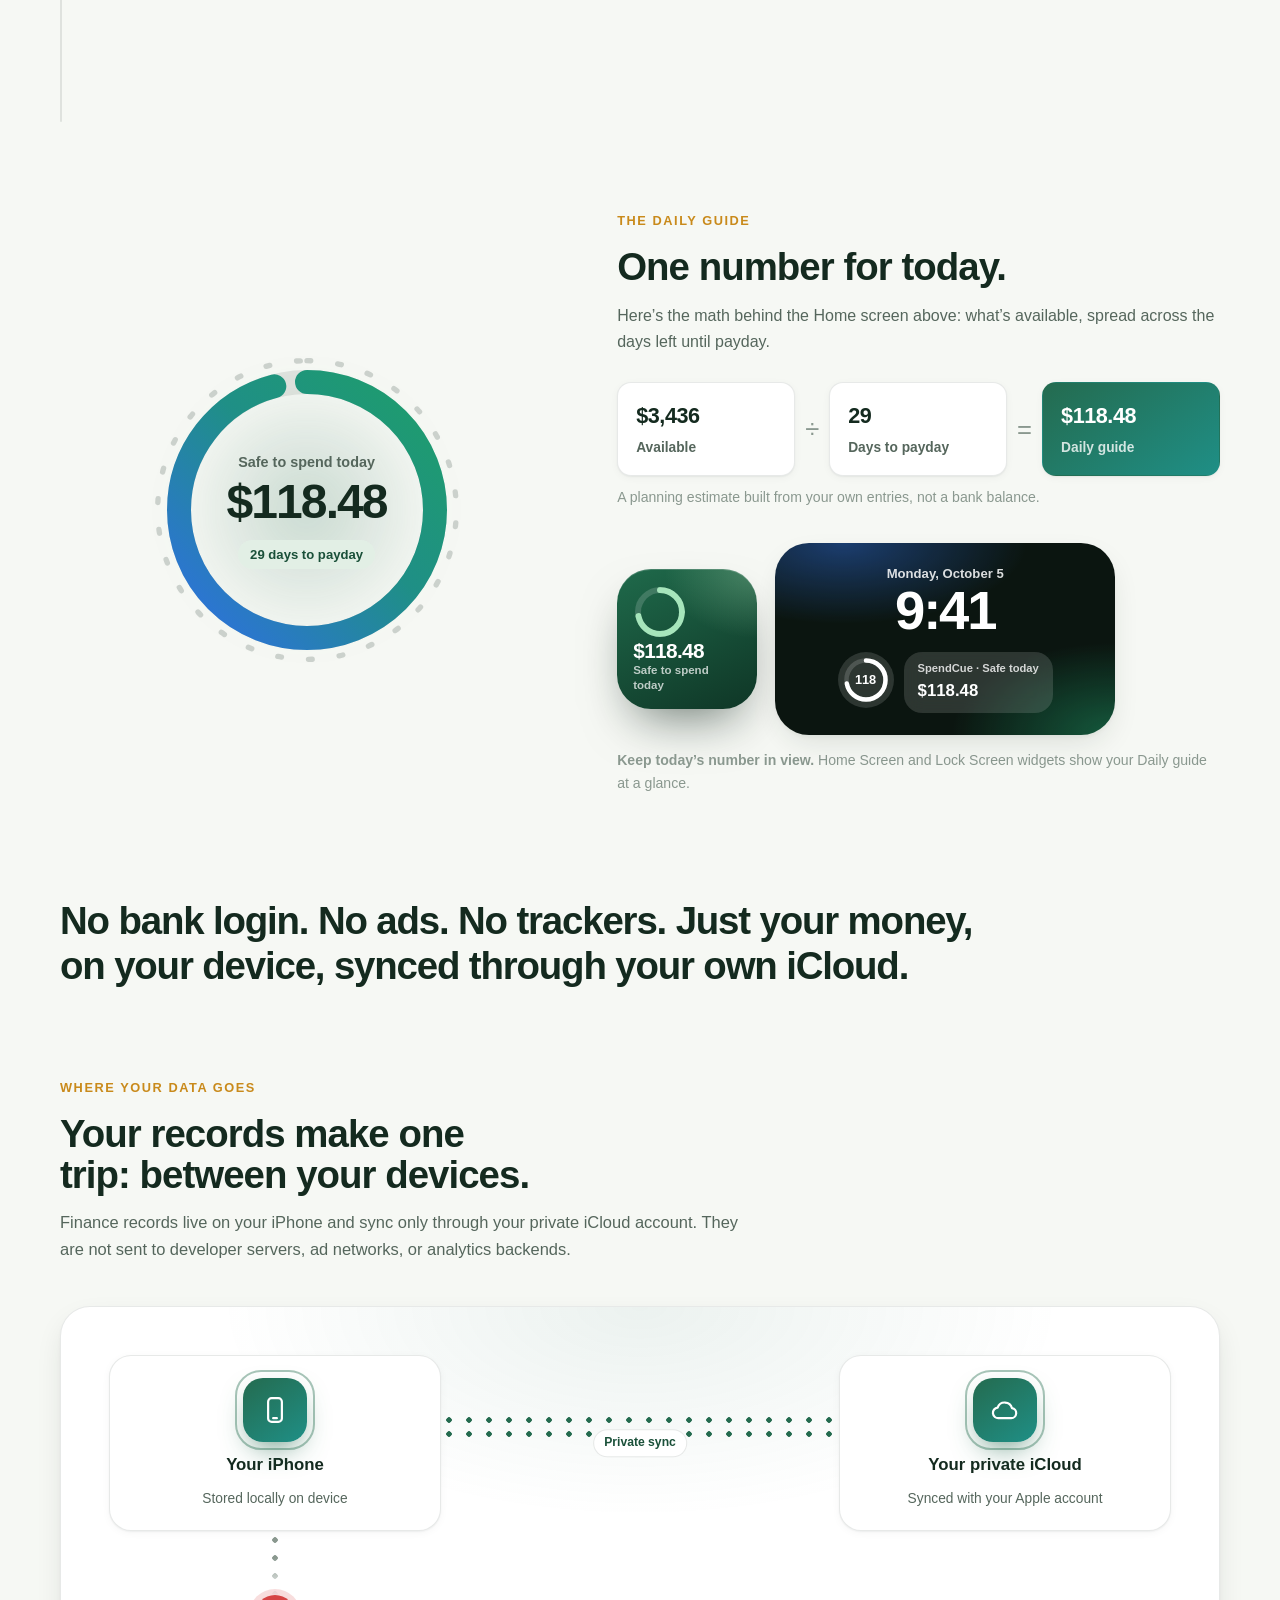
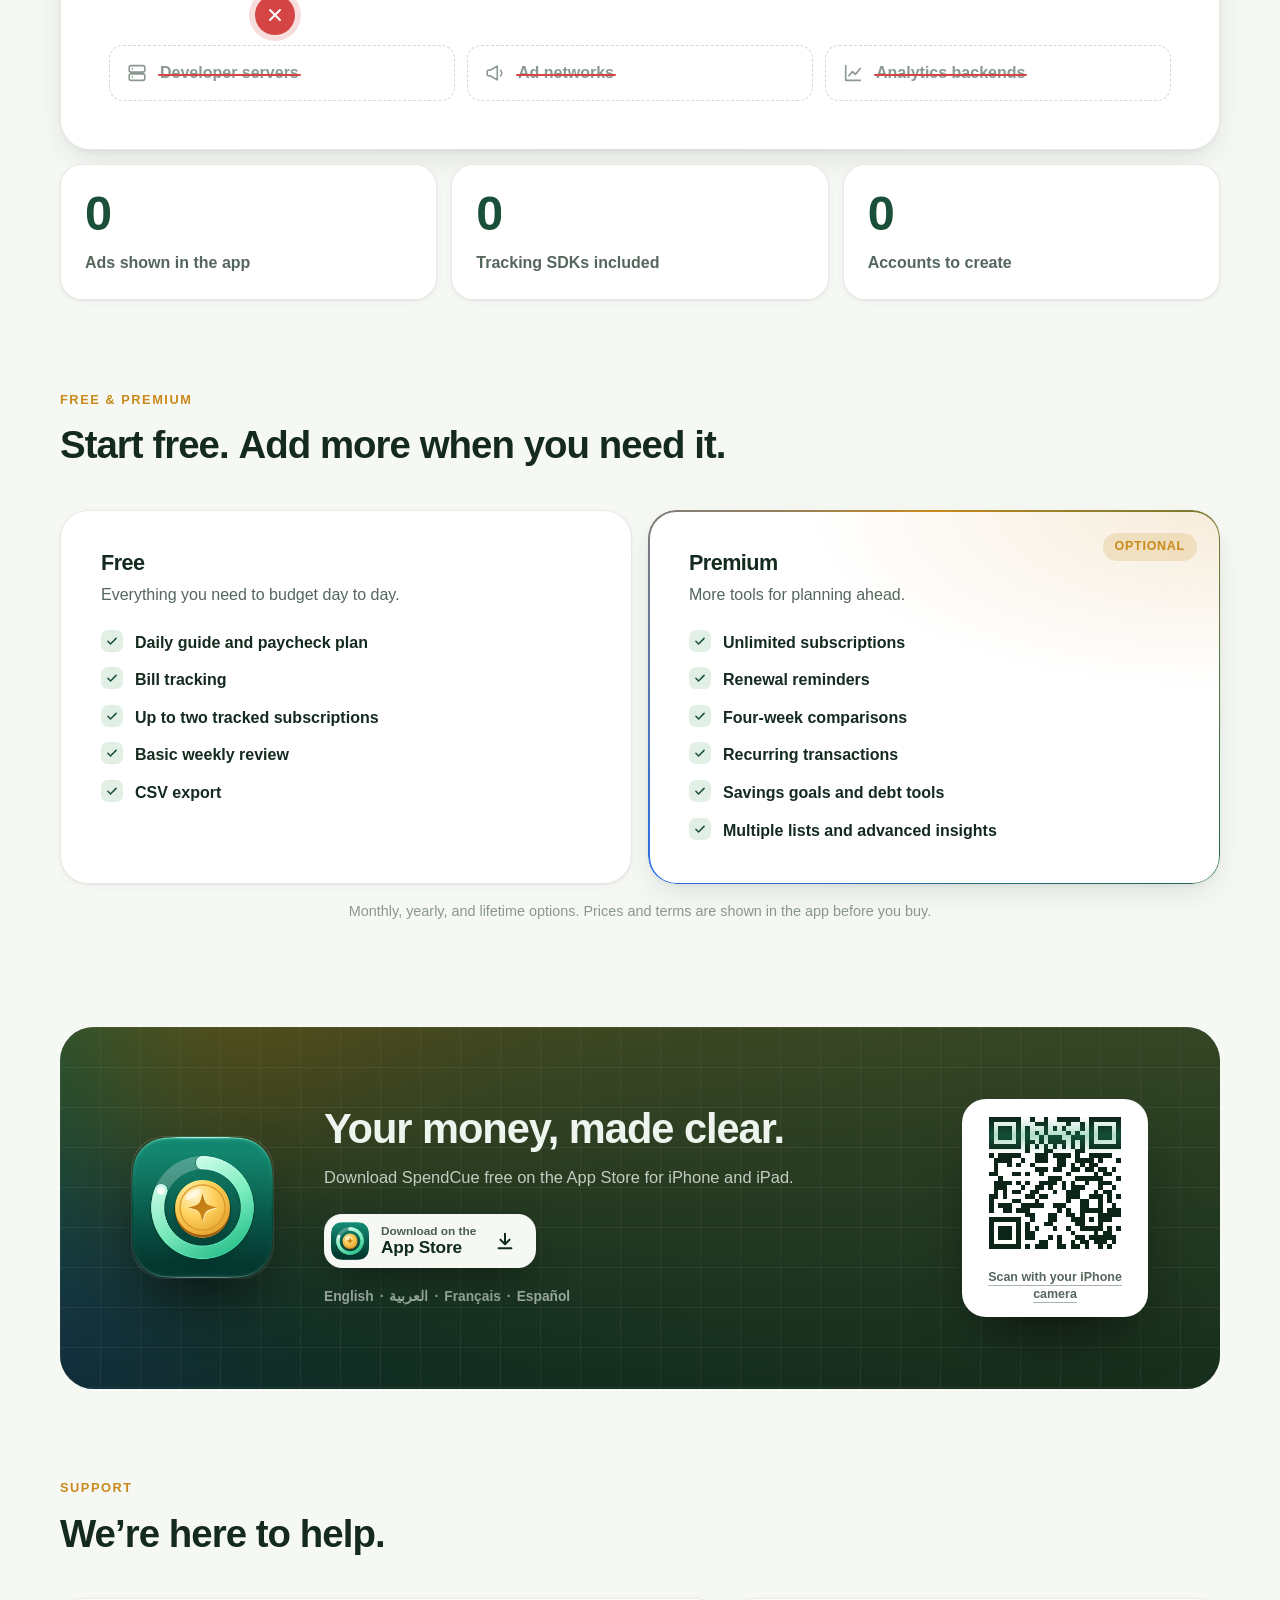
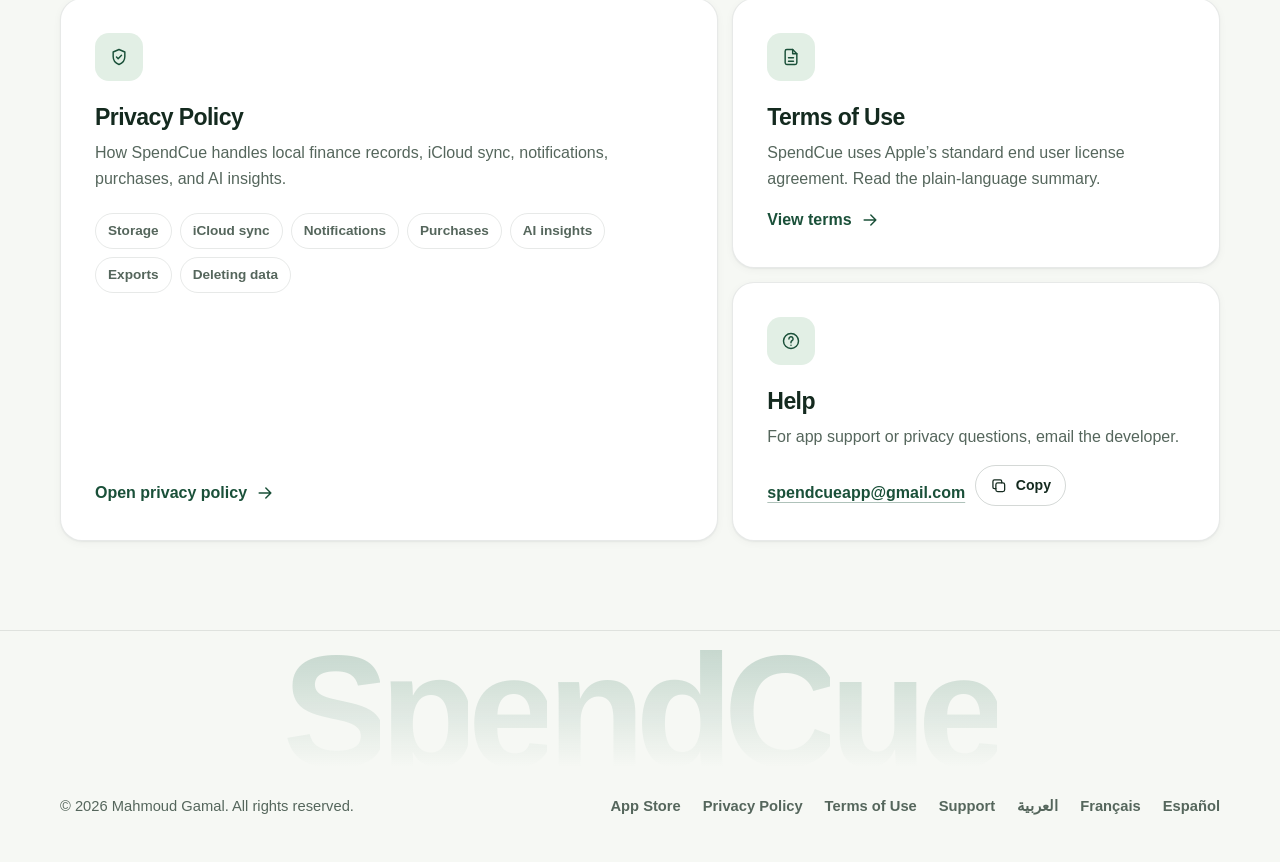
==== commit 777ee908: "Point site URLs at the renamed SpendCueApp repo Canonical, hreflang, and Open Graph URLs now use htt" ====
--- a/docs/index.html
+++ b/docs/index.html
@@ -9,15 +9,15 @@
     <meta property="og:type" content="website">
     <meta property="og:title" content="SpendCue · Know what’s safe to spend today">
     <meta property="og:description" content="SpendCue is a private daily budget planner for iPhone and iPad. See what’s safe to spend today, track bills before payday, and keep your records on your device.">
-    <meta property="og:url" content="https://mahmoudfotta.github.io/SpendCuePrivacy/">
+    <meta property="og:url" content="https://mahmoudfotta.github.io/SpendCueApp/">
     <meta name="theme-color" content="#f6f8f4" media="(prefers-color-scheme: light)">
     <meta name="theme-color" content="#0b1510" media="(prefers-color-scheme: dark)">
-    <link rel="canonical" href="https://mahmoudfotta.github.io/SpendCuePrivacy/">
-    <link rel="alternate" hreflang="en" href="https://mahmoudfotta.github.io/SpendCuePrivacy/">
-    <link rel="alternate" hreflang="ar" href="https://mahmoudfotta.github.io/SpendCuePrivacy/ar/">
-    <link rel="alternate" hreflang="fr" href="https://mahmoudfotta.github.io/SpendCuePrivacy/fr/">
-    <link rel="alternate" hreflang="es" href="https://mahmoudfotta.github.io/SpendCuePrivacy/es/">
-    <link rel="alternate" hreflang="x-default" href="https://mahmoudfotta.github.io/SpendCuePrivacy/">
+    <link rel="canonical" href="https://mahmoudfotta.github.io/SpendCueApp/">
+    <link rel="alternate" hreflang="en" href="https://mahmoudfotta.github.io/SpendCueApp/">
+    <link rel="alternate" hreflang="ar" href="https://mahmoudfotta.github.io/SpendCueApp/ar/">
+    <link rel="alternate" hreflang="fr" href="https://mahmoudfotta.github.io/SpendCueApp/fr/">
+    <link rel="alternate" hreflang="es" href="https://mahmoudfotta.github.io/SpendCueApp/es/">
+    <link rel="alternate" hreflang="x-default" href="https://mahmoudfotta.github.io/SpendCueApp/">
     <link rel="icon" type="image/png" href="assets/icon.png">
     <link rel="apple-touch-icon" href="assets/apple-touch-icon.png">
     <link rel="stylesheet" href="assets/styles.css?v=fd4d3d02">
